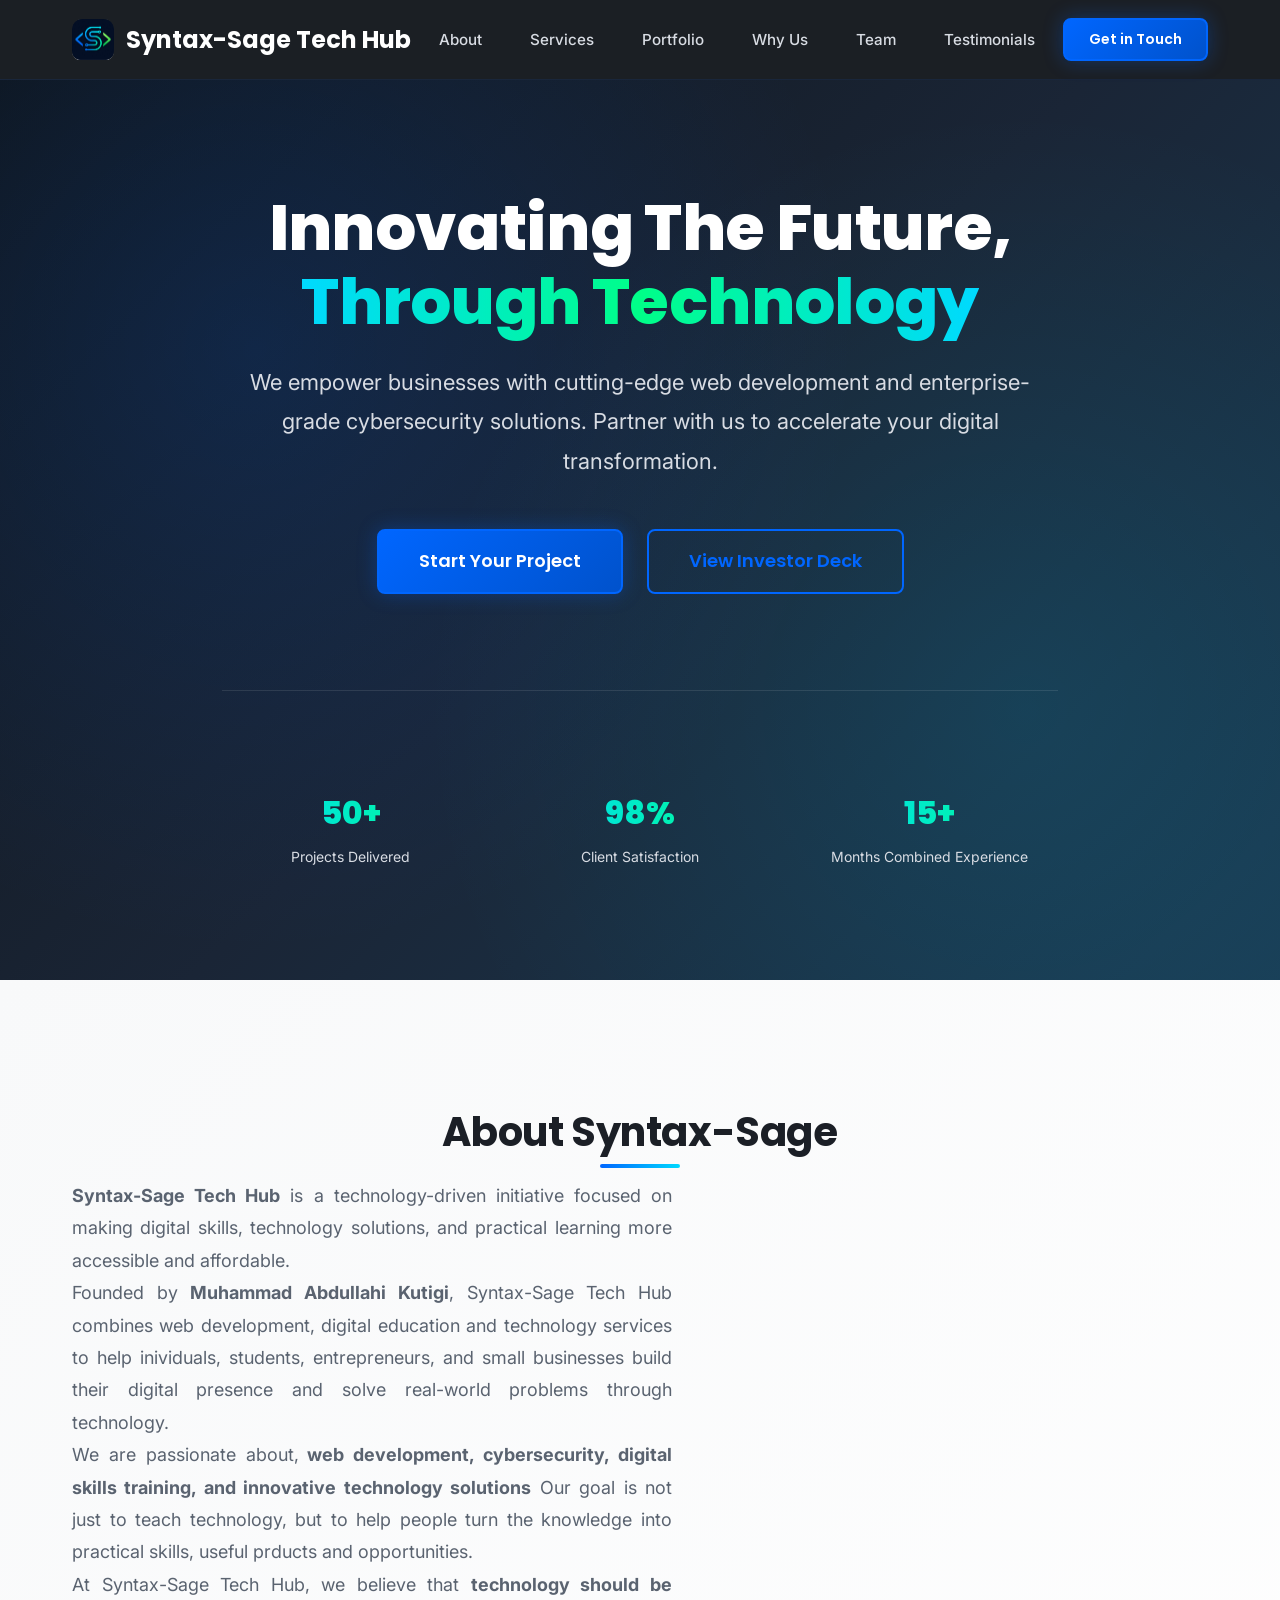
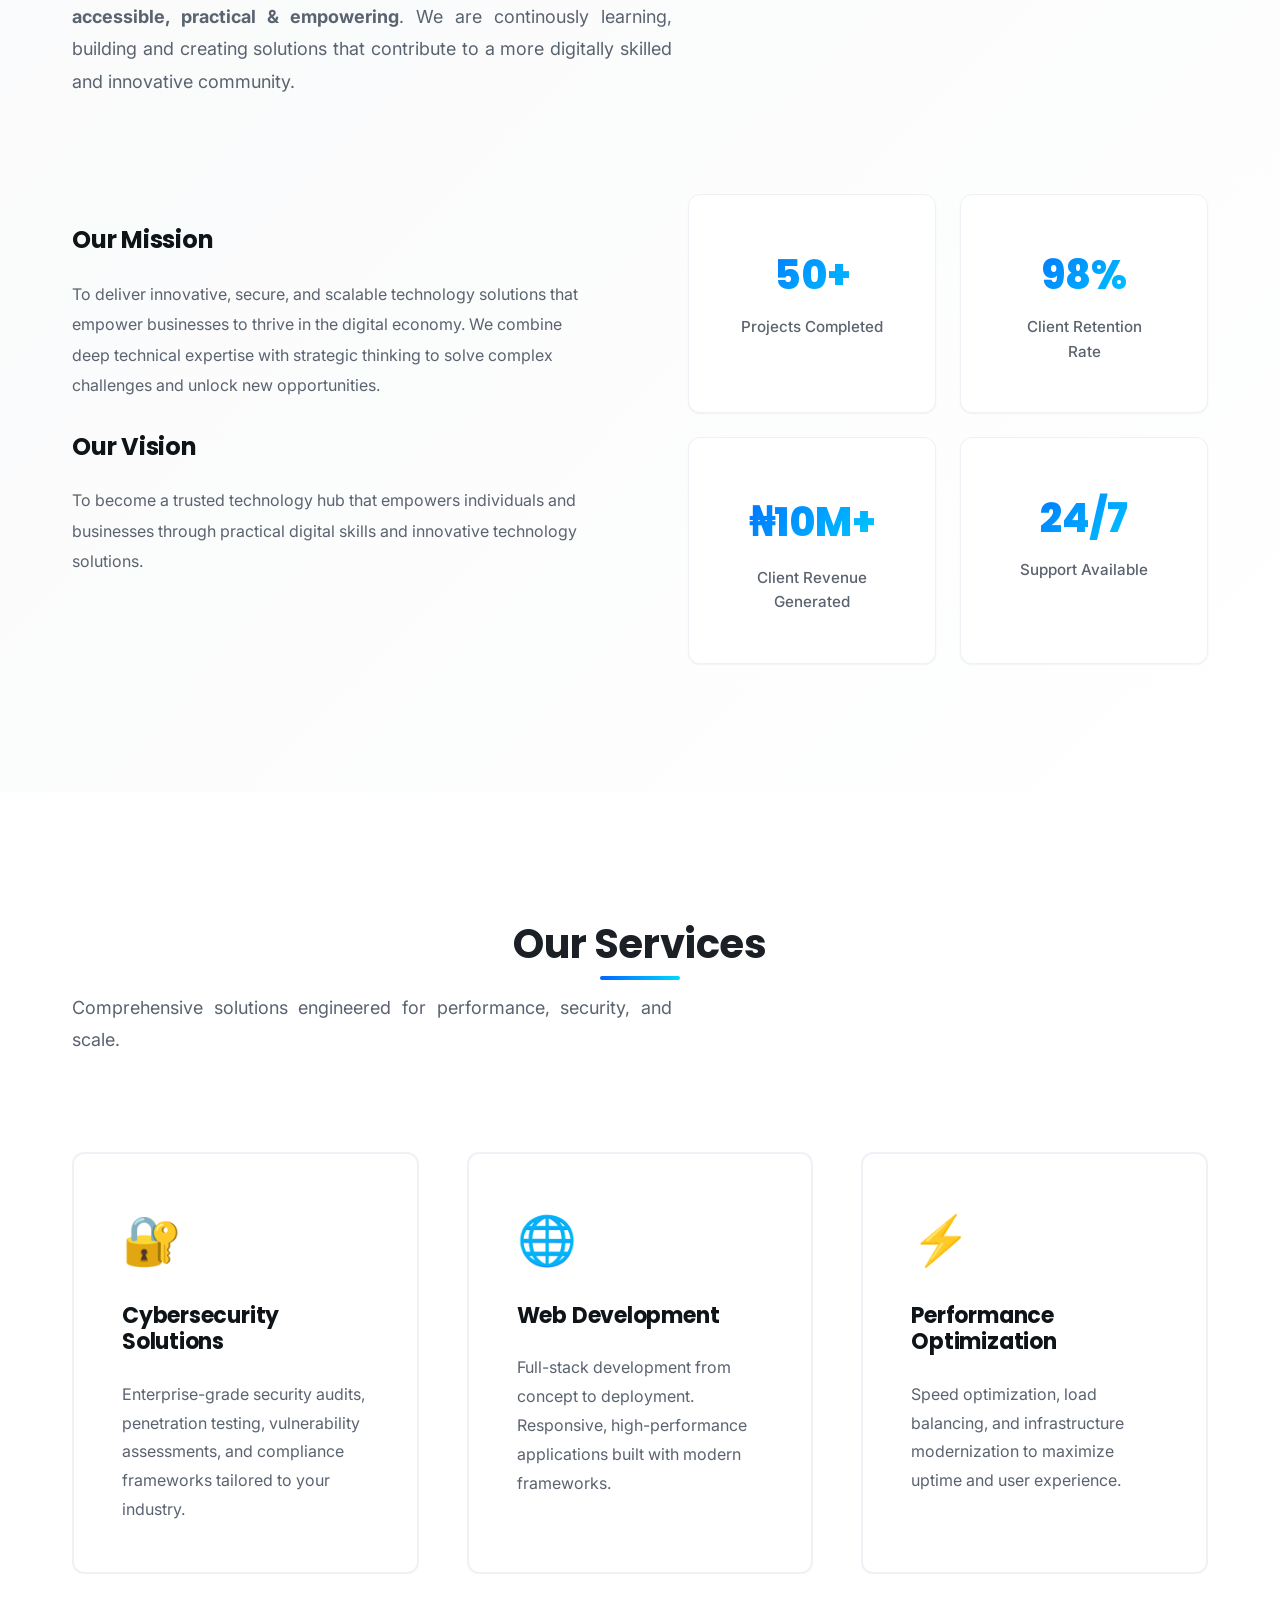
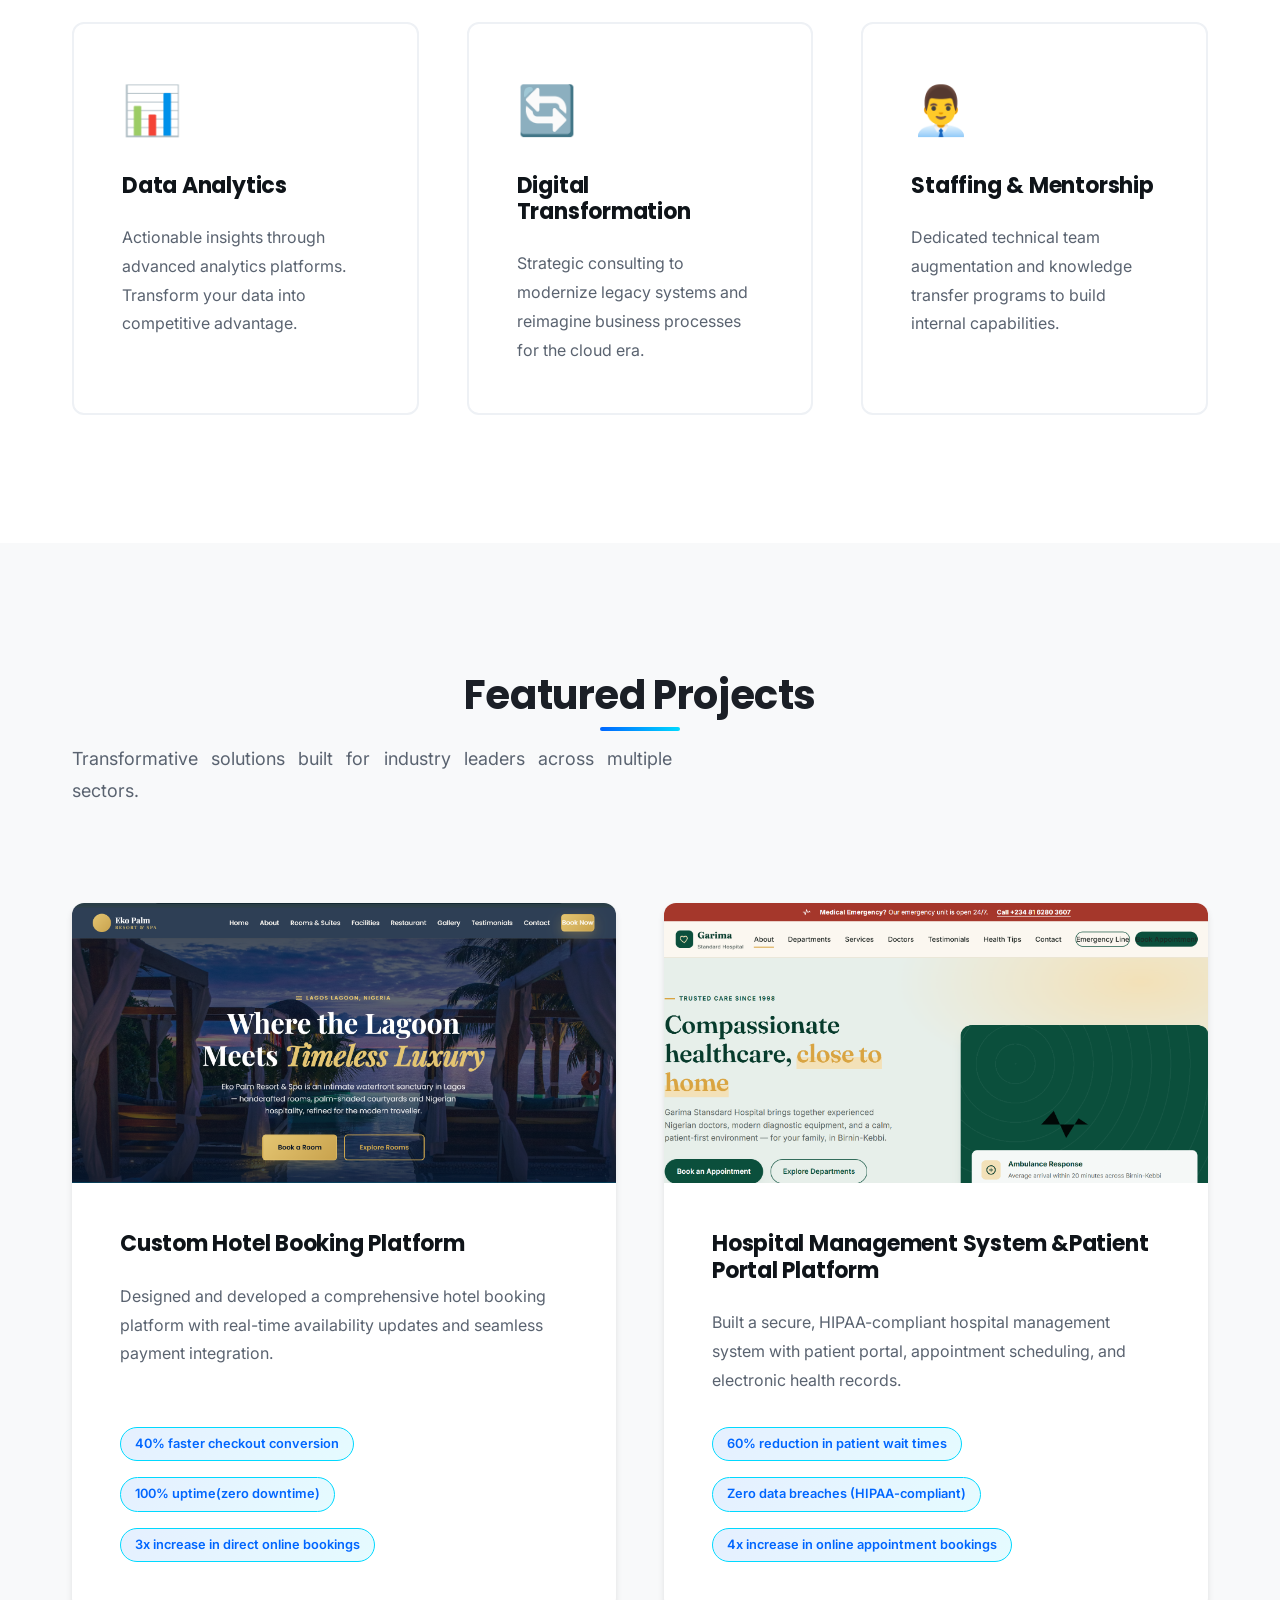
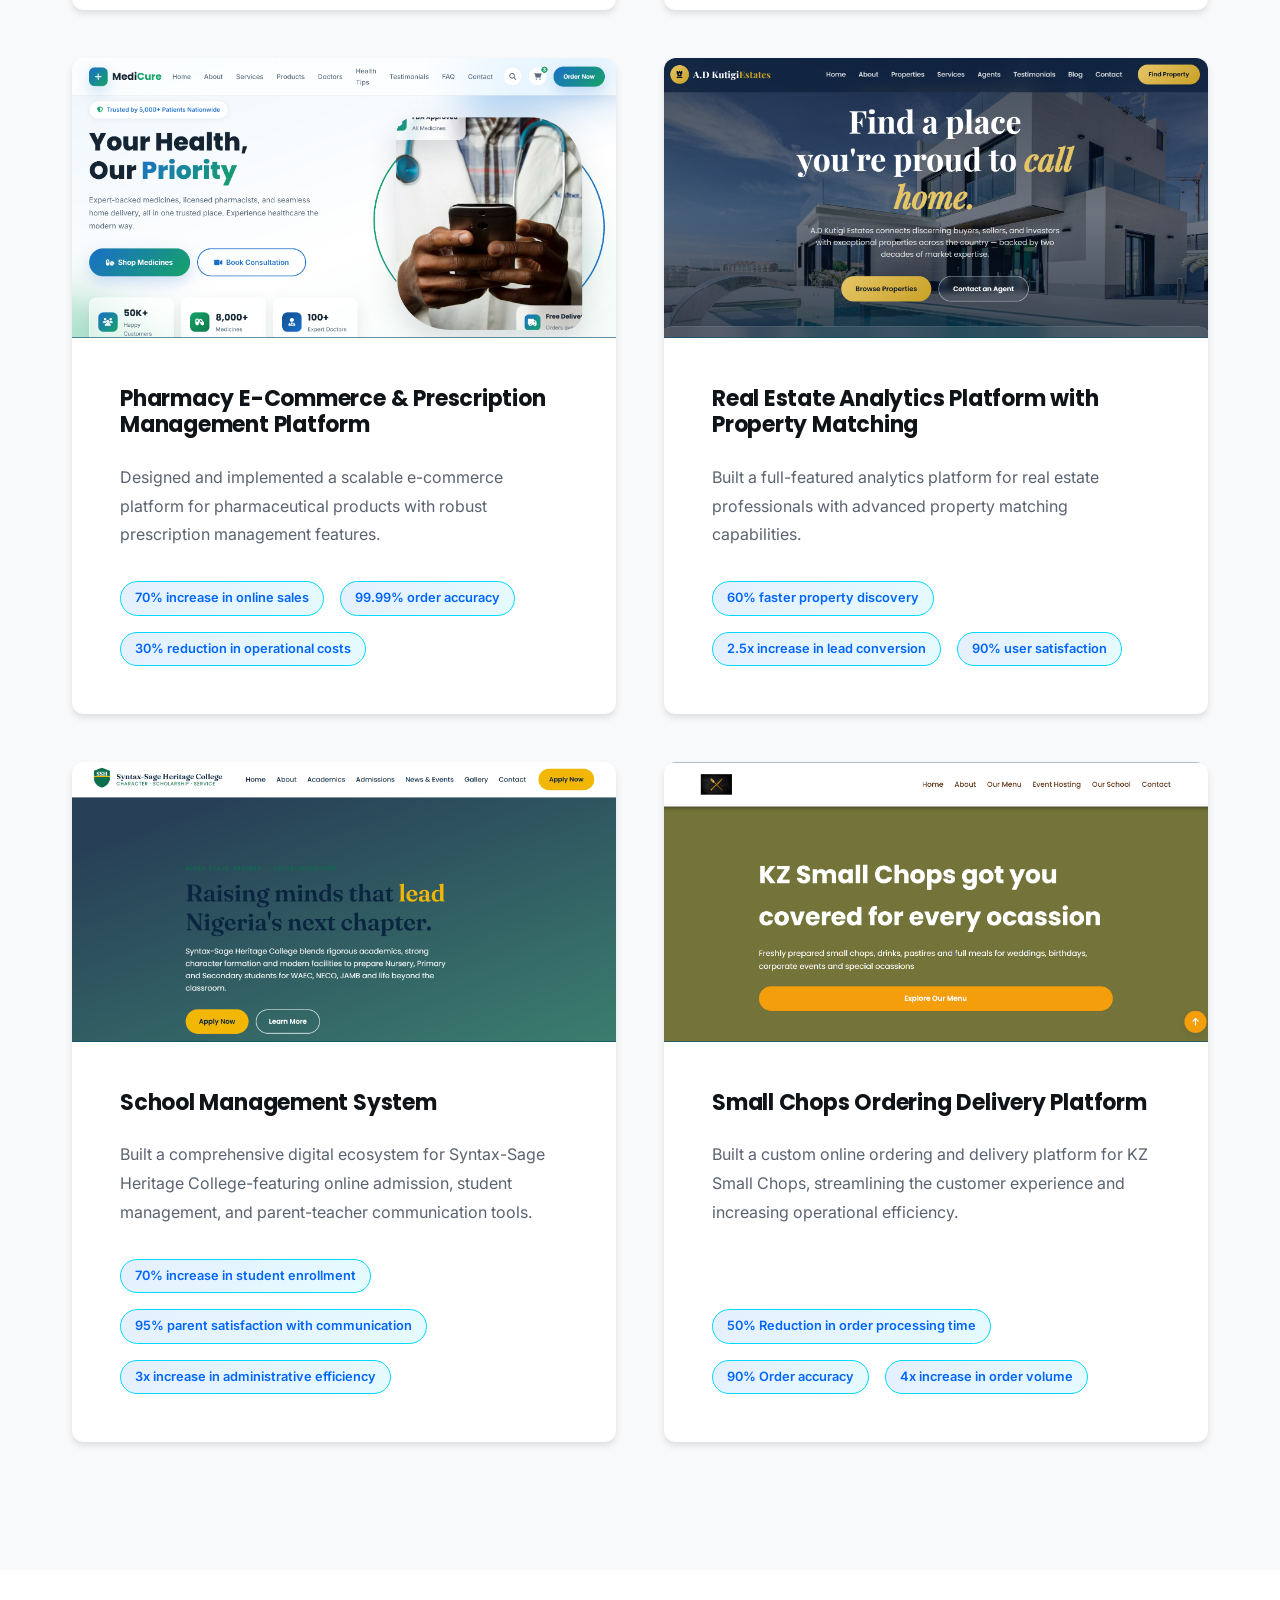
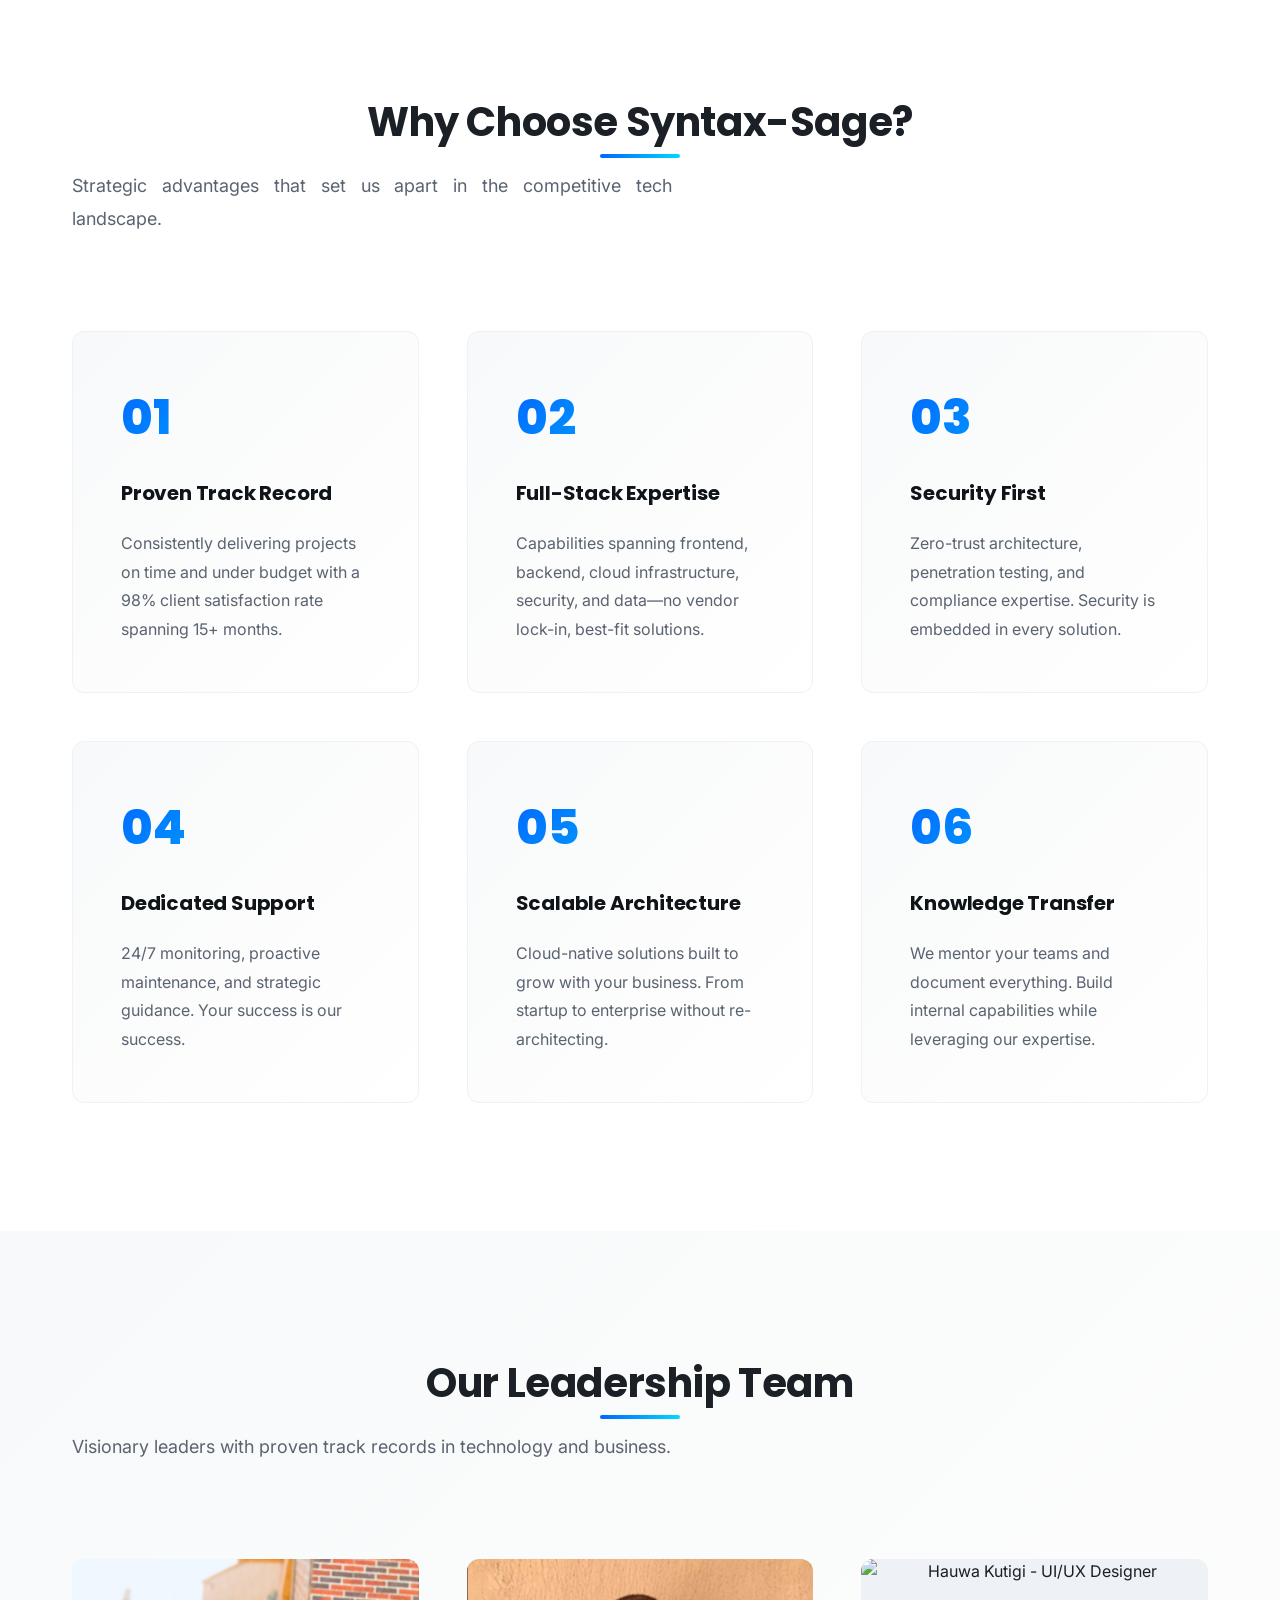
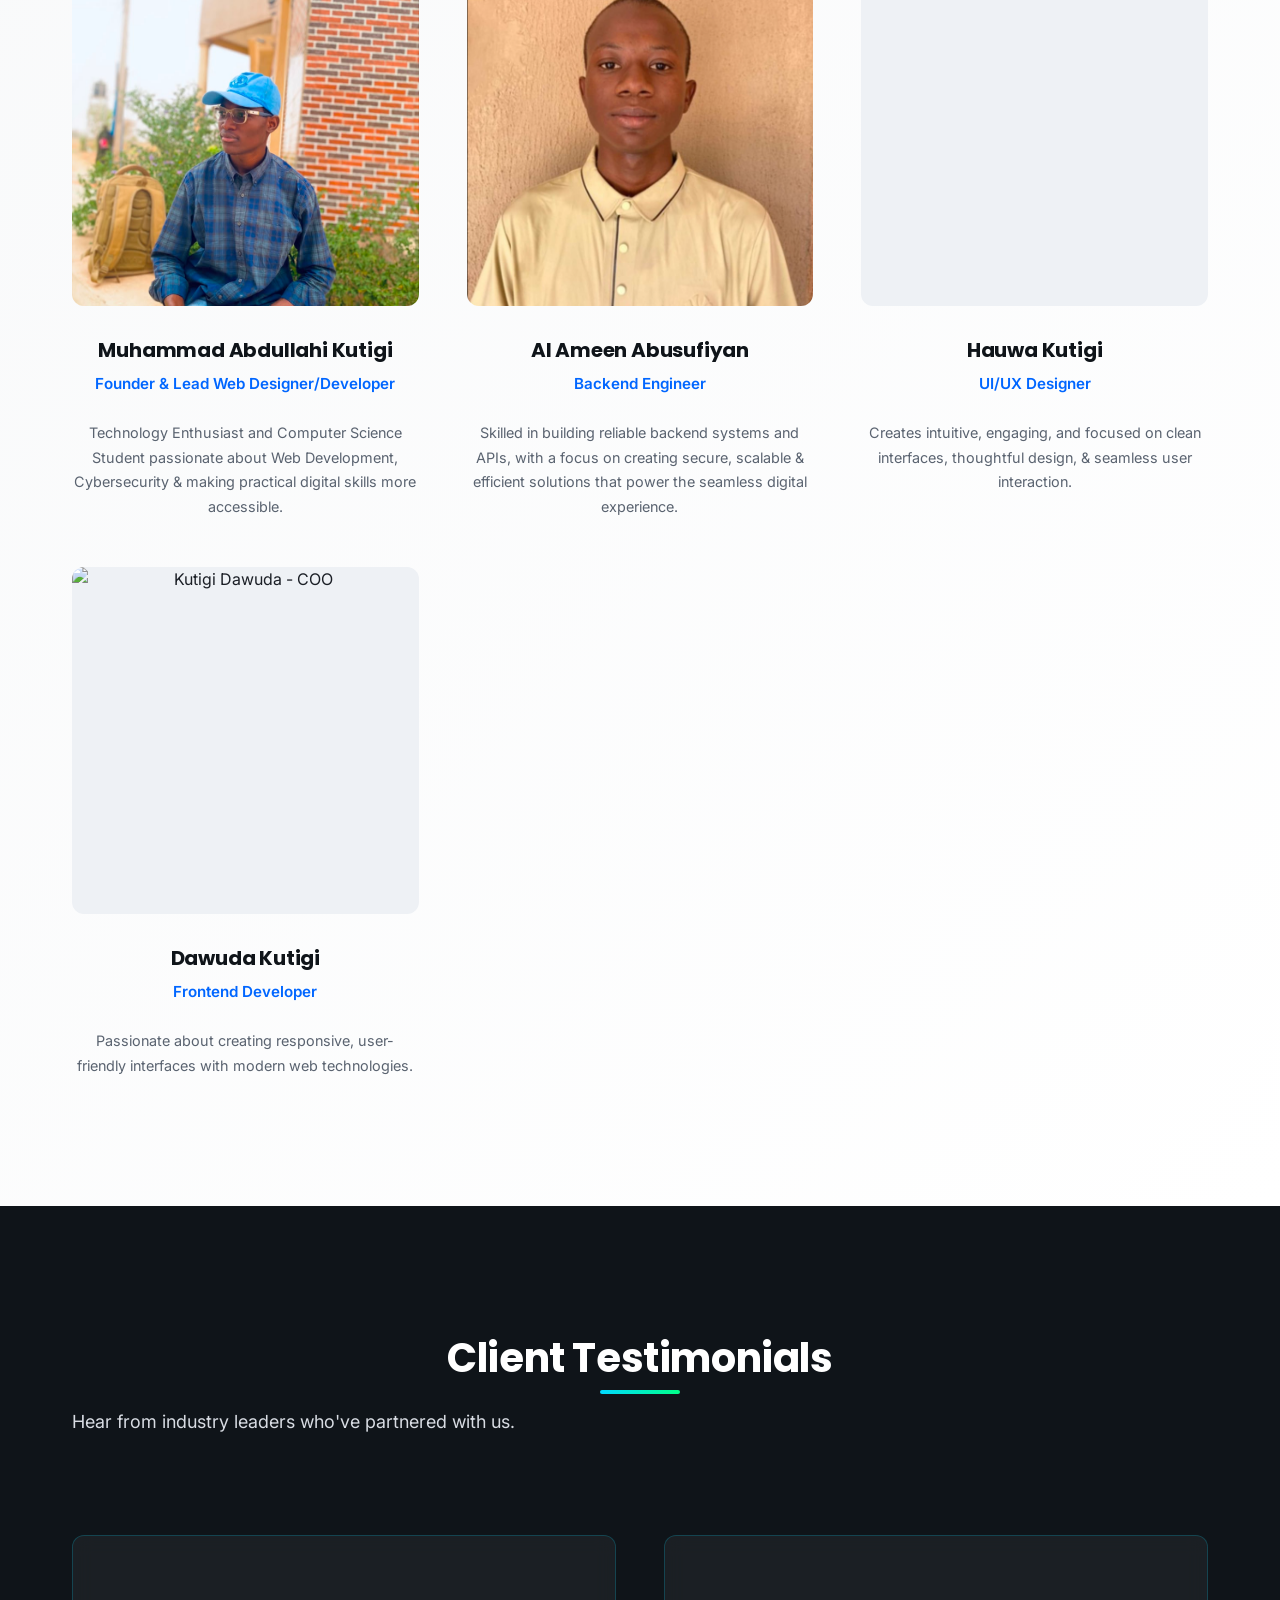
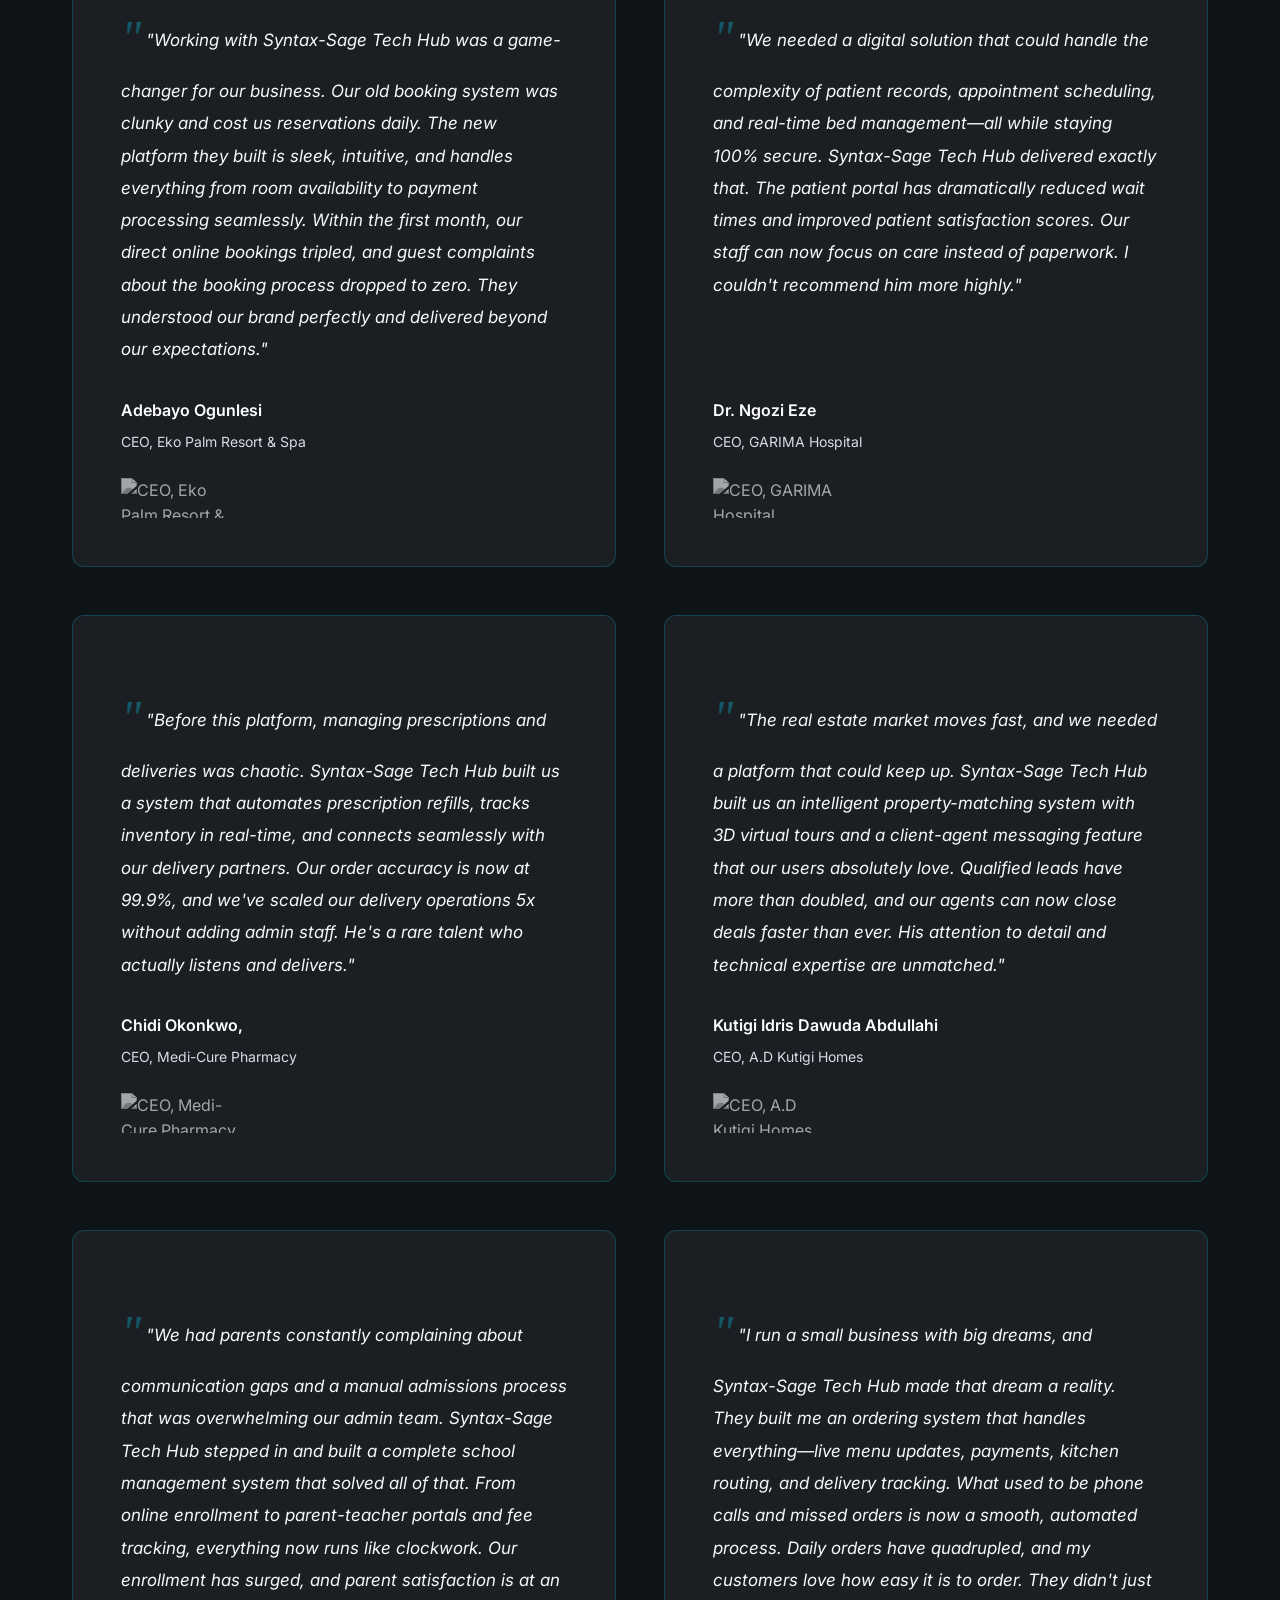
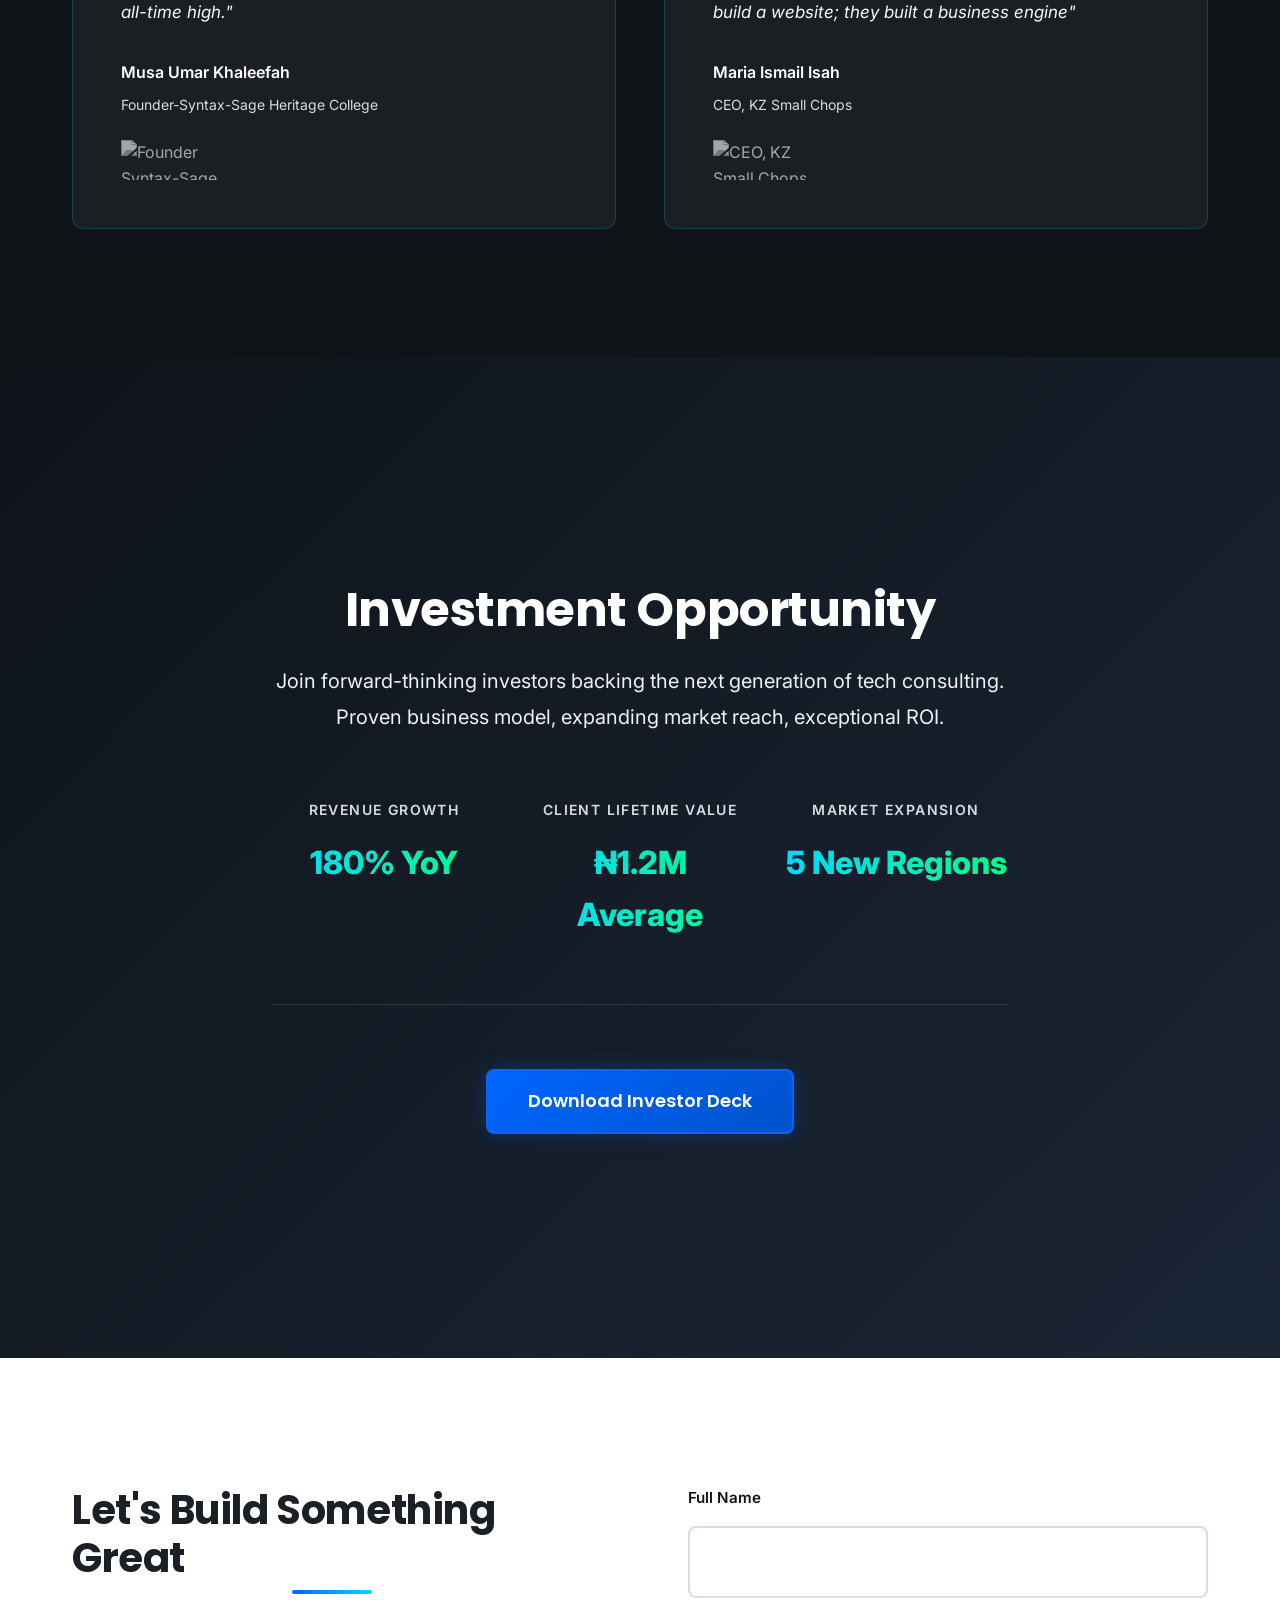
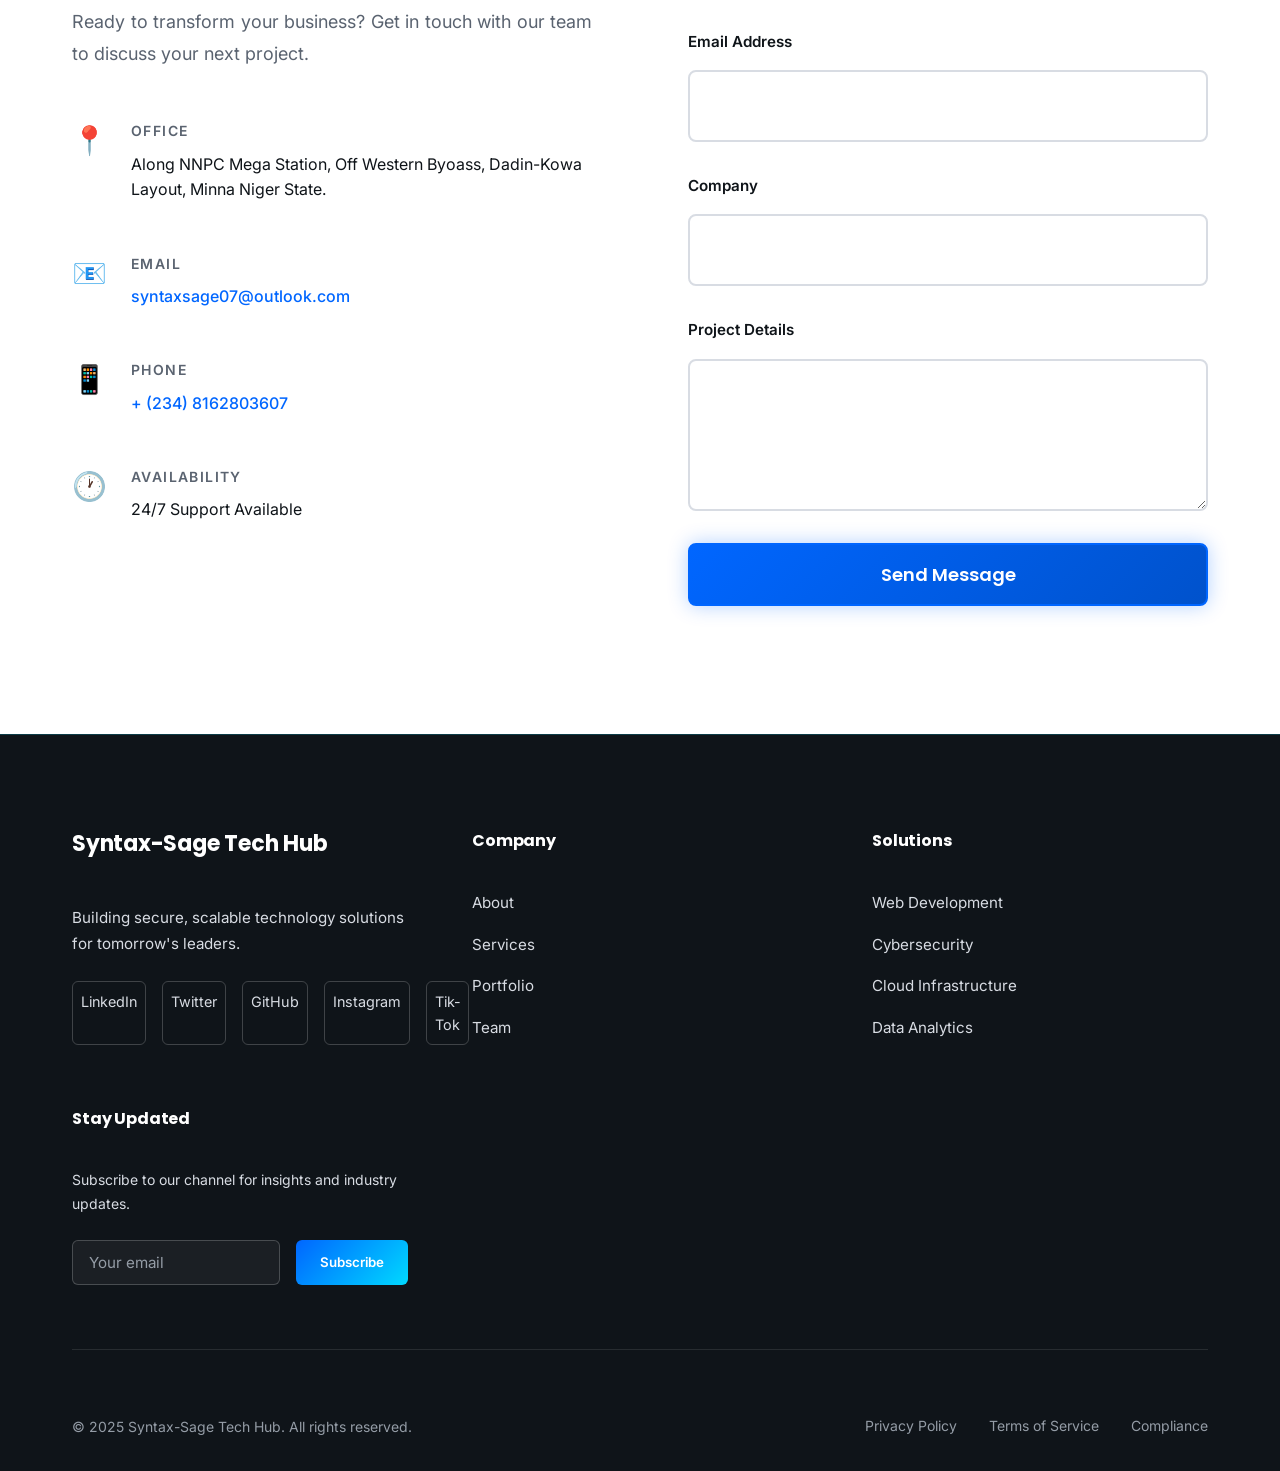
==== index.html @ a8214cd7 "Initial commit, adding project" ====
<!-- 
  Syntax-Sage Tech Hub - Professional Portfolio Website
  Modern, investor-ready design with CSS-only animations
  Built with semantic HTML5 and responsive CSS Grid/Flexbox
-->

<!DOCTYPE html>
<html lang="en">
<head>
    <meta charset="UTF-8">

    <meta name="viewport" content="width=device-width, initial-scale=1.0">

    <!-- Primary SEO -->
    <title>Syntax-Sage Tech Hub | Technology & Digital Solutions</title>

    <meta
        name="description"
        content="Syntax-Sage Tech Hub provides practical technology services, web development, cybersecurity, digital skills training, and innovative digital solutions."
    >

    <meta name="author" content="Syntax-Sage Tech Hub">

    <meta name="robots" content="index, follow">

    <link rel="canonical" href="https://syntax-sage-tech-hub.netlify.app/">

    <!-- Favicon -->
    <link
        rel="icon"
        type="image/png"
        href="./jpg_png-files/ss-logo-2.png" style="border-radius: 10px;"
    >

    <!-- Open Graph / Facebook / WhatsApp -->
    <meta property="og:type" content="website">

    <meta
        property="og:title"
        content="Syntax-Sage Tech Hub | Technology & Digital Solutions"
    >

    <meta
        property="og:description"
        content="Practical technology services, web development, cybersecurity, digital skills training, and innovative digital solutions."
    >

    <meta
        property="og:url"
        content="https://syntax-sage-tech-hub.netlify.app/"
    >

    <meta
        property="og:image"
        content="https://syntax-sage-tech-hub.netlify.app/images/og-image.png"
    >

    <meta
        property="og:image:alt"
        content="Syntax-Sage Tech Hub"
    >

    <meta property="og:site_name" content="Syntax-Sage Tech Hub">

    <!-- Twitter / X -->
    <meta name="twitter:card" content="summary_large_image">

    <meta
        name="twitter:title"
        content="Syntax-Sage Tech Hub | Technology & Digital Solutions"
    >

    <meta
        name="twitter:description"
        content="Technology services, web development, cybersecurity, digital skills training, and innovative digital solutions."
    >

    <meta
        name="twitter:image"
        content="https://syntax-sage-tech-hub.netlify.app/images/og-image.png"
    >

    <!-- Structured Data -->
    <script type="application/ld+json">
    {
        "@context": "https://schema.org",
        "@type": "Organization",
        "name": "Syntax-Sage Tech Hub",
        "url": "https://syntax-sage-tech-hub.netlify.app/",
        "logo": "https://syntax-sage-tech-hub.netlify.app/jpg_png-files/ss-logo-2.png",
        "description": "Syntax-Sage Tech Hub provides technology services, web development, cybersecurity, digital skills training, and innovative digital solutions.",
        "email": "mailto:syntaxsage07@outlook.com",
        "telephone": "+2348162803607",
    }
    </script>

    <!-- Stylesheet -->
    <link rel="stylesheet" href="styles.css">

    <link href="https://fonts.googleapis.com/css2?family=Poppins:wght@600;700;800&family=Inter:wght@400;500;600&display=swap" rel="stylesheet">
</head>

<body>
    <!-- NAVIGATION BAR -->
    <nav class="navbar" id="navbar">
        <div class="navbar__container">
            <div class="navbar__logo">
                <span class="logo-icon"><img src="./jpg_png-files/ss-logo-2.png" alt="logo" /></span>
                <span class="logo-text">Syntax-Sage Tech Hub</span>
            </div>

            <ul class="navbar__links">
                <li><a href="#about" class="nav-link">About</a></li>
                <li><a href="#services" class="nav-link">Services</a></li>
                <li><a href="#portfolio" class="nav-link">Portfolio</a></li>
                <li><a href="#why-us" class="nav-link">Why Us</a></li>
                <li><a href="#team" class="nav-link">Team</a></li>
                <li><a href="#testimonials" class="nav-link">Testimonials</a></li>
            </ul>

            <a href="#contact" class="btn btn--primary btn--small">Get in Touch</a>
        </div>
        <div class="navbar__underline"></div>
    </nav>

    <!-- HERO SECTION -->
    <section class="hero">
        <div class="hero__background"></div>
        <div class="hero__content">
            <h1 class="hero__headline">
                Innovating The Future,<br>
                <span class="gradient-text">Through Technology</span>
            </h1>
            <p class="hero__subheadline">
                We empower businesses with cutting-edge web development and enterprise-grade cybersecurity solutions. Partner with us to accelerate your digital transformation.
            </p>
            <div class="hero__ctas">
                <a href="#contact" class="btn btn--primary btn--large">Start Your Project</a>
                <a href="#investor-cta" class="btn btn--secondary btn--large">View Investor Deck</a>
            </div>
            <div class="hero__stats">
                <div class="stat">
                    <div class="stat__number">50+</div>
                    <div class="stat__label">Projects Delivered</div>
                </div>
                <div class="stat">
                    <div class="stat__number">98%</div>
                    <div class="stat__label">Client Satisfaction</div>
                </div>
                <div class="stat">
                    <div class="stat__number">15+</div>
                    <div class="stat__label">Months Combined Experience</div>
                </div>
            </div>
        </div>
    </section>

    <!-- ABOUT SECTION -->
    <section id="about" class="section section--about">
        <div class="container">
            <div class="section__header">
                <h2 class="section__title">About Syntax-Sage</h2>
                <p class="section__subtitle">
                    <b>Syntax-Sage Tech Hub</b> is a technology-driven initiative focused on making digital skills, technology solutions, and practical learning more accessible and affordable.
                    <br />
                    Founded by <b>Muhammad Abdullahi Kutigi</b>, Syntax-Sage Tech Hub combines web development, digital education and technology services to help inividuals, students, entrepreneurs, and small businesses build their digital presence and solve real-world problems through technology.
                    <br />
                    We are passionate about,<b> web development, cybersecurity, digital skills training, and innovative technology solutions</b> Our goal is not just to teach technology, but to help people turn the knowledge into practical skills, useful prducts and opportunities.
                    <br>
                    At Syntax-Sage Tech Hub, we believe that <b>technology should be accessible, practical &amp; empowering</b>. We are continously learning, building and creating solutions that contribute to a more digitally skilled and innovative community.
                </p>
            </div>

            <div class="about__content">
                <div class="about__text">
                    <h3 class="about__subheading">Our Mission</h3>
                    <p class="about__description">
                        To deliver innovative, secure, and scalable technology solutions that empower businesses to thrive in the digital economy. We combine deep technical expertise with strategic thinking to solve complex challenges and unlock new opportunities.
                    </p>
                    <h3 class="about__subheading" style="margin-top: 2rem;">Our Vision</h3>
                    <p class="about__description">
                        To become a trusted technology hub that empowers individuals and businesses through practical digital skills and innovative technology solutions.
                    </p>
                </div>

                <div class="stats-grid">
                    <div class="stat-card">
                        <div class="stat-card__number">50+</div>
                        <div class="stat-card__label">Projects Completed</div>
                    </div>
                    <div class="stat-card">
                        <div class="stat-card__number">98%</div>
                        <div class="stat-card__label">Client Retention Rate</div>
                    </div>
                    <div class="stat-card">
                        <div class="stat-card__number"><p>&#8358;10M+</p></div>
                        <div class="stat-card__label">Client Revenue Generated</div>
                    </div>
                    <div class="stat-card">
                        <div class="stat-card__number">24/7</div>
                        <div class="stat-card__label">Support Available</div>
                    </div>
                </div>
            </div>
        </div>
    </section>

    <!-- SERVICES SECTION -->
    <section id="services" class="section section--services">
        <div class="container">
            <div class="section__header">
                <h2 class="section__title">Our Services</h2>
                <p class="section__subtitle">Comprehensive solutions engineered for performance, security, and scale.</p>
            </div>

            <div class="services-grid">
                <div class="service-card">
                    <div class="service-card__icon">🔐</div>
                    <h3 class="service-card__title">Cybersecurity Solutions</h3>
                    <p class="service-card__description">
                        Enterprise-grade security audits, penetration testing, vulnerability assessments, and compliance frameworks tailored to your industry.
                    </p>
                </div>

                <div class="service-card">
                    <div class="service-card__icon">🌐</div>
                    <h3 class="service-card__title">Web Development</h3>
                    <p class="service-card__description">
                        Full-stack development from concept to deployment. Responsive, high-performance applications built with modern frameworks.
                    </p>
                </div>

                <div class="service-card">
                    <div class="service-card__icon">⚡</div>
                    <h3 class="service-card__title">Performance Optimization</h3>
                    <p class="service-card__description">
                        Speed optimization, load balancing, and infrastructure modernization to maximize uptime and user experience.
                    </p>
                </div>

                <div class="service-card">
                    <div class="service-card__icon">📊</div>
                    <h3 class="service-card__title">Data Analytics</h3>
                    <p class="service-card__description">
                        Actionable insights through advanced analytics platforms. Transform your data into competitive advantage.
                    </p>
                </div>

                <div class="service-card">
                    <div class="service-card__icon">🔄</div>
                    <h3 class="service-card__title">Digital Transformation</h3>
                    <p class="service-card__description">
                        Strategic consulting to modernize legacy systems and reimagine business processes for the cloud era.
                    </p>
                </div>

                <div class="service-card">
                    <div class="service-card__icon">👨‍💼</div>
                    <h3 class="service-card__title">Staffing & Mentorship</h3>
                    <p class="service-card__description">
                        Dedicated technical team augmentation and knowledge transfer programs to build internal capabilities.
                    </p>
                </div>
            </div>
        </div>
    </section>

    <!-- PORTFOLIO SECTION -->
    <section id="portfolio" class="section section--portfolio">
        <div class="container">
            <div class="section__header">
                <h2 class="section__title">Featured Projects</h2>
                <p class="section__subtitle">Transformative solutions built for industry leaders across multiple sectors.</p>
            </div>

            <div class="portfolio-grid">
                <article class="project-card">
                    <div class="project-card__image">
                        <img src="./jpg_png-files/hotel.png" alt="hotel booking website">
                    </div>
                    <div class="project-card__content">
                        <h3 class="project-card__title">Custom Hotel Booking Platform</h3>
                        <p class="project-card__description">
                            Designed and developed a comprehensive hotel booking platform with real-time availability updates and seamless payment integration.
                        </p>
                        <div class="project-card__results">
                            <span class="result-badge">40% faster checkout conversion</span>
                            <span class="result-badge">100% uptime(zero downtime)</span>
                            <span class="result-badge">3x increase in direct online bookings</span>
                        </div>
                    </div>
                </article>

                <article class="project-card">
                    <div class="project-card__image">
                        <img src="./jpg_png-files/hosital.png" alt="hospital management system">
                    </div>
                    <div class="project-card__content">
                        <h3 class="project-card__title">Hospital Management System &amp;Patient Portal Platform</h3>
                        <p class="project-card__description">
                            Built a secure, HIPAA-compliant hospital management system with patient portal, appointment scheduling, and electronic health records.
                        </p>
                        <div class="project-card__results">
                            <span class="result-badge">60% reduction in patient wait times</span>
                            <span class="result-badge">Zero data breaches (HIPAA-compliant)</span>
                            <span class="result-badge">4x increase in online appointment bookings</span>
                        </div>
                    </div>
                </article>

                <article class="project-card">
                    <div class="project-card__image">
                        <img src="./jpg_png-files/pharmacy.png" alt="pharmacy management system">
                    </div>
                    <div class="project-card__content">
                        <h3 class="project-card__title">Pharmacy E-Commerce &amp; Prescription Management Platform</h3>
                        <p class="project-card__description">
                            Designed and implemented a scalable e-commerce platform for pharmaceutical products with robust prescription management features.
                        </p>
                        <div class="project-card__results">
                            <span class="result-badge">70% increase in online sales</span>
                            <span class="result-badge">99.99% order accuracy</span>
                            <span class="result-badge">30% reduction in operational costs</span>
                        </div>
                    </div>
                </article>

                <article class="project-card">
                    <div class="project-card__image">
                        <img src="./jpg_png-files/real-estate.png" alt="real-estate website">
                    </div>
                    <div class="project-card__content">
                        <h3 class="project-card__title">Real Estate Analytics Platform with Property Matching</h3>
                        <p class="project-card__description">
                            Built a full-featured analytics platform for real estate professionals with advanced property matching capabilities.
                        </p>
                        <div class="project-card__results">
                            <span class="result-badge">60% faster property discovery</span>
                            <span class="result-badge">2.5x increase in lead conversion</span>
                            <span class="result-badge">90% user satisfaction</span>
                        </div>
                    </div>
                </article>

                <article class="project-card">
                    <div class="project-card__image">
                        <img src="./jpg_png-files/school.png" alt="school management system">
                    </div>
                    <div class="project-card__content">
                        <h3 class="project-card__title">School Management System</h3>
                        <p class="project-card__description">
                            Built a comprehensive digital ecosystem for Syntax-Sage Heritage College-featuring online admission, student management, and parent-teacher communication tools.
                        </p>
                        <div class="project-card__results">
                            <span class="result-badge">70% increase in student enrollment</span>
                            <span class="result-badge">95% parent satisfaction with communication</span>
                            <span class="result-badge">3x increase in administrative efficiency</span>
                        </div>
                    </div>
                </article>

                <article class="project-card">
                    <div class="project-card__image">
                        <img src="./jpg_png-files/small-chops.png" alt="small-chops website">
                    </div>
                    <div class="project-card__content">
                        <h3 class="project-card__title">Small Chops Ordering Delivery Platform</h3>
                        <p class="project-card__description">
                            Built a custom online ordering and delivery platform for KZ Small Chops, streamlining the customer experience and increasing operational efficiency.
                        </p>
                        <div class="project-card__results">
                            <span class="result-badge">50% Reduction in order processing time</span>
                            <span class="result-badge">90% Order accuracy</span>
                            <span class="result-badge">4x increase in order volume</span>
                        </div>
                    </div>
                </article>
            </div>
        </div>
    </section>

    <!-- WHY CHOOSE US SECTION -->
    <section id="why-us" class="section section--why-us">
        <div class="container">
            <div class="section__header">
                <h2 class="section__title">Why Choose Syntax-Sage?</h2>
                <p class="section__subtitle">Strategic advantages that set us apart in the competitive tech landscape.</p>
            </div>

            <div class="why-us-grid">
                <div class="why-card">
                    <div class="why-card__number">01</div>
                    <h3 class="why-card__title">Proven Track Record</h3>
                    <p class="why-card__description">
                        Consistently delivering projects on time and under budget with a 98% client satisfaction rate spanning 15+ months.
                    </p>
                </div>

                <div class="why-card">
                    <div class="why-card__number">02</div>
                    <h3 class="why-card__title">Full-Stack Expertise</h3>
                    <p class="why-card__description">
                        Capabilities spanning frontend, backend, cloud infrastructure, security, and data—no vendor lock-in, best-fit solutions.
                    </p>
                </div>

                <div class="why-card">
                    <div class="why-card__number">03</div>
                    <h3 class="why-card__title">Security First</h3>
                    <p class="why-card__description">
                        Zero-trust architecture, penetration testing, and compliance expertise. Security is embedded in every solution.
                    </p>
                </div>

                <div class="why-card">
                    <div class="why-card__number">04</div>
                    <h3 class="why-card__title">Dedicated Support</h3>
                    <p class="why-card__description">
                        24/7 monitoring, proactive maintenance, and strategic guidance. Your success is our success.
                    </p>
                </div>

                <div class="why-card">
                    <div class="why-card__number">05</div>
                    <h3 class="why-card__title">Scalable Architecture</h3>
                    <p class="why-card__description">
                        Cloud-native solutions built to grow with your business. From startup to enterprise without re-architecting.
                    </p>
                </div>

                <div class="why-card">
                    <div class="why-card__number">06</div>
                    <h3 class="why-card__title">Knowledge Transfer</h3>
                    <p class="why-card__description">
                        We mentor your teams and document everything. Build internal capabilities while leveraging our expertise.
                    </p>
                </div>
            </div>
        </div>
    </section>

    <!-- TEAM SECTION -->
    <section id="team" class="section section--team">
        <div class="container">
            <div class="section__header">
                <h2 class="section__title">Our Leadership Team</h2>
                <p class="section__subtitle">Visionary leaders with proven track records in technology and business.</p>
            </div>

            <div class="team-grid">
                <div class="team-card">
                    <div class="team-card__image">
                        <img src="./jpg_png-files/ceo.jpeg" alt="Muhammad Kutigi - CEO - Founder &amp; Lead Web Designer/Developer">
                    </div>
                    <h3 class="team-card__name">Muhammad Abdullahi Kutigi</h3>
                    <p class="team-card__role">Founder &amp; Lead Web Designer/Developer</p>
                    <p class="team-card__bio">
                        Technology Enthusiast and Computer Science Student passionate about Web Development, Cybersecurity &amp; making practical digital skills more accessible.
                    </p>
                </div>

                <div class="team-card">
                    <div class="team-card__image">
                        <img src="./jpg_png-files/Screenshot 2026-08-21 215658.png" alt="Al Ameen Abusufiyan - Backend Engineer">
                    </div>
                    <h3 class="team-card__name">Al Ameen Abusufiyan</h3>
                    <p class="team-card__role">Backend Engineer</p>
                    <p class="team-card__bio">
                        Skilled in building reliable backend systems and APIs, with a focus on creating secure, scalable &amp; efficient solutions that power the seamless digital experience.
                    </p>
                </div>

                <div class="team-card">
                    <div class="team-card__image">
                        <img src="https://source.unsplash.com/400x450/?portrait,man,professional,2" alt="Hauwa Kutigi - UI/UX Designer">
                    </div>
                    <h3 class="team-card__name">Hauwa Kutigi</h3>
                    <p class="team-card__role">UI/UX Designer</p>
                    <p class="team-card__bio">
                        Creates intuitive, engaging, and focused on clean interfaces, thoughtful design, &amp; seamless user interaction.
                    </p>
                </div>

                <div class="team-card">
                    <div class="team-card__image">
                        <img src="https://source.unsplash.com/400x450/?portrait,woman,professional,2" alt="Kutigi Dawuda - COO">
                    </div>
                    <h3 class="team-card__name">Dawuda Kutigi</h3>
                    <p class="team-card__role">Frontend Developer</p>
                    <p class="team-card__bio">
                        Passionate about creating responsive, user-friendly interfaces with modern web technologies.
                    </p>
                </div>
            </div>
        </div>
    </section>

    <!-- TESTIMONIALS SECTION -->
    <section class="section section--testimonials" id="testimonials">
        <div class="container">
            <div class="section__header">
                <h2 class="section__title">Client Testimonials</h2>
                <p class="section__subtitle">Hear from industry leaders who've partnered with us.</p>
            </div>

            <div class="testimonials-grid">
                <article class="testimonial-card">
                    <p class="testimonial-card__quote">
                        "Working with Syntax-Sage Tech Hub was a game-changer for our business. Our old booking system was clunky and cost us reservations daily. The new platform they built is sleek, intuitive, and handles everything from room availability to payment processing seamlessly. Within the first month, our direct online bookings tripled, and guest complaints about the booking process dropped to zero. They understood our brand perfectly and delivered beyond our expectations."
                    </p>
                    <div class="testimonial-card__author">
                        <strong>Adebayo Ogunlesi</strong>
                        <span>CEO, Eko Palm Resort & Spa</span>
                    </div>
                    <div class="testimonial-card__logo">
                        <img src="https://source.unsplash.com/120x60/?logo,tech,1" alt="CEO, Eko Palm Resort & Spa">
                    </div>
                </article>

                <article class="testimonial-card">
                    <p class="testimonial-card__quote">
                        "We needed a digital solution that could handle the complexity of patient records, appointment scheduling, and real-time bed management—all while staying 100% secure. Syntax-Sage Tech Hub delivered exactly that. The patient portal has dramatically reduced wait times and improved patient satisfaction scores. Our staff can now focus on care instead of paperwork. I couldn't recommend him more highly."
                    </p>
                    <div class="testimonial-card__author">
                        <strong>Dr. Ngozi Eze</strong>
                        <span>CEO, GARIMA Hospital</span>
                    </div>
                    <div class="testimonial-card__logo">
                        <img src="https://source.unsplash.com/120x60/?logo,finance,1" alt="CEO, GARIMA Hospital">
                    </div>
                </article>

                <article class="testimonial-card">
                    <p class="testimonial-card__quote">
                        "Before this platform, managing prescriptions and deliveries was chaotic. Syntax-Sage Tech Hub built us a system that automates prescription refills, tracks inventory in real-time, and connects seamlessly with our delivery partners. Our order accuracy is now at 99.9%, and we've scaled our delivery operations 5x without adding admin staff. He's a rare talent who actually listens and delivers."
                    </p>
                    <div class="testimonial-card__author">
                        <strong>Chidi Okonkwo,</strong>
                        <span>CEO, Medi-Cure Pharmacy</span>
                    </div>
                    <div class="testimonial-card__logo">
                        <img src="https://source.unsplash.com/120x60/?logo,data,1" alt="CEO, Medi-Cure Pharmacy">
                    </div>
                </article>

                <article class="testimonial-card">
                    <p class="testimonial-card__quote">
                        "The real estate market moves fast, and we needed a platform that could keep up. Syntax-Sage Tech Hub built us an intelligent property-matching system with 3D virtual tours and a client-agent messaging feature that our users absolutely love. Qualified leads have more than doubled, and our agents can now close deals faster than ever. His attention to detail and technical expertise are unmatched."
                    </p>
                    <div class="testimonial-card__author">
                        <strong>Kutigi Idris Dawuda Abdullahi</strong>
                        <span>CEO, A.D Kutigi Homes</span>
                    </div>
                    <div class="testimonial-card__logo">
                        <img src="https://source.unsplash.com/120x60/?logo,retail,1" alt="CEO, A.D Kutigi Homes">
                    </div>
                </article>

                <article class="testimonial-card">
                    <p class="testimonial-card__quote">
                        "We had parents constantly complaining about communication gaps and a manual admissions process that was overwhelming our admin team. Syntax-Sage Tech Hub stepped in and built a complete school management system that solved all of that. From online enrollment to parent-teacher portals and fee tracking, everything now runs like clockwork. Our enrollment has surged, and parent satisfaction is at an all-time high."
                    </p>
                    <div class="testimonial-card__author">
                        <strong>Musa Umar Khaleefah</strong>
                        <span>Founder-Syntax-Sage Heritage College</span>
                    </div>
                    <div class="testimonial-card__logo">
                        <img src="https://source.unsplash.com/120x60/?logo,retail,1" alt="Founder Syntax-Sage Heritage College">
                    </div>
                </article>

                <article class="testimonial-card">
                    <p class="testimonial-card__quote">
                        "I run a small business with big dreams, and Syntax-Sage Tech Hub made that dream a reality. They built me an ordering system that handles everything—live menu updates, payments, kitchen routing, and delivery tracking. What used to be phone calls and missed orders is now a smooth, automated process. Daily orders have quadrupled, and my customers love how easy it is to order. They didn't just build a website; they built a business engine"
                    </p>
                    <div class="testimonial-card__author">
                        <strong>Maria Ismail Isah</strong>
                        <span>CEO, KZ Small Chops</span>
                    </div>
                    <div class="testimonial-card__logo">
                        <img src="https://source.unsplash.com/120x60/?logo,retail,1" alt="CEO, KZ Small Chops">
                    </div>
                </article>
            </div>
        </div>
    </section>

    <!-- INVESTOR CTA SECTION -->
    <section id="investor-cta" class="section section--investor">
        <div class="container">
            <div class="investor-content">
                <h2 class="investor-title">Investment Opportunity</h2>
                <p class="investor-subtitle">
                    Join forward-thinking investors backing the next generation of tech consulting. Proven business model, expanding market reach, exceptional ROI.
                </p>
                <div class="investor-highlights">
                    <div class="highlight">
                        <span class="highlight-label">Revenue Growth</span>
                        <span class="highlight-value">180% YoY</span>
                    </div>
                    <div class="highlight">
                        <span class="highlight-label">Client Lifetime Value</span>
                        <span class="highlight-value">&#8358;1.2M Average</span>
                    </div>
                    <div class="highlight">
                        <span class="highlight-label">Market Expansion</span>
                        <span class="highlight-value">5 New Regions</span>
                    </div>
                </div>
                <a href="#contact" class="btn btn--primary btn--large">Download Investor Deck</a>
            </div>
        </div>
    </section>

    <!-- CONTACT SECTION -->
    <section id="contact" class="section section--contact">
        <div class="container">
            <div class="contact-content">
                <div class="contact-info">
                    <h2 class="section__title">Let's Build Something Great</h2>
                    <p class="section__subtitle">
                        Ready to transform your business? Get in touch with our team to discuss your next project.
                    </p>

                    <div class="contact-details">
                        <div class="contact-detail">
                            <span class="contact-detail__icon">📍</span>
                            <div>
                                <p class="contact-detail__label">Office</p>
                                <p class="contact-detail__value">Along NNPC Mega Station, Off Western Byoass, Dadin-Kowa Layout, Minna Niger State.</p>
                            </div>
                        </div>
                        <div class="contact-detail">
                            <span class="contact-detail__icon">📧</span>
                            <div>
                                <p class="contact-detail__label">Email</p>
                                <p class="contact-detail__value"><a href="mailto:syntaxsage07@outlook.com">syntaxsage07@outlook.com</a></p>
                            </div>
                        </div>
                        <div class="contact-detail">
                            <span class="contact-detail__icon">📱</span>
                            <div>
                                <p class="contact-detail__label">Phone</p>
                                <p class="contact-detail__value"><a href="tel:2348162803607">+ (234) 8162803607</a></p>
                            </div>
                        </div>
                        <div class="contact-detail">
                            <span class="contact-detail__icon">🕐</span>
                            <div>
                                <p class="contact-detail__label">Availability</p>
                                <p class="contact-detail__value">24/7 Support Available</p>
                            </div>
                        </div>
                    </div>
                </div>

                <form class="contact-form" id="contact-form">
                    <div class="form-group">
                        <label for="name" class="form-label">Full Name</label>
                        <input type="text" id="name" name="name" class="form-input" required>
                    </div>

                    <div class="form-group">
                        <label for="email" class="form-label">Email Address</label>
                        <input type="email" id="email" name="email" class="form-input" required>
                    </div>

                    <div class="form-group">
                        <label for="company" class="form-label">Company</label>
                        <input type="text" id="company" name="company" class="form-input">
                    </div>

                    <div class="form-group">
                        <label for="message" class="form-label">Project Details</label>
                        <textarea id="message" name="message" class="form-textarea" rows="5" required></textarea>
                    </div>

                    <button type="submit" class="btn btn--primary btn--large" style="width: 100%;">
                        <a href="https://wa.me/+2348162803607">Send Message</a>
                    </button>
                </form>
            </div>
        </div>
    </section>

    <!-- FOOTER -->
    <footer class="footer">
        <div class="container">
            <div class="footer-content">
                <div class="footer-section">
                    <h3 class="footer-title">Syntax-Sage Tech Hub</h3>
                    <p class="footer-description">
                        Building secure, scalable technology solutions for tomorrow's leaders.
                    </p>
                    <div class="social-links">
                        <a href="#" class="social-link">LinkedIn</a>
                        <a href="#" class="social-link">Twitter</a>
                        <a href="#" class="social-link">GitHub</a>
                        <a href="#" class="social-link">Instagram</a>
                        <a href="#" class="social-link">Tik-Tok</a>
                    </div>
                </div>

                <div class="footer-section">
                    <h4 class="footer-section-title">Company</h4>
                    <ul class="footer-links">
                        <li><a href="#about">About</a></li>
                        <li><a href="#services">Services</a></li>
                        <li><a href="#portfolio">Portfolio</a></li>
                        <li><a href="#team">Team</a></li>
                    </ul>
                </div>

                <div class="footer-section">
                    <h4 class="footer-section-title">Solutions</h4>
                    <ul class="footer-links">
                        <li><a href="#services">Web Development</a></li>
                        <li><a href="#services">Cybersecurity</a></li>
                        <li><a href="#services">Cloud Infrastructure</a></li>
                        <li><a href="#services">Data Analytics</a></li>
                    </ul>
                </div>

                <div class="footer-section">
                    <h4 class="footer-section-title">Stay Updated</h4>
                    <p class="footer-description" style="font-size: 0.875rem;">
                        Subscribe to our channel for insights and industry updates.
                    </p>
                    <form class="newsletter-form">
                        <input type="email" placeholder="Your email" class="newsletter-input" required>
                        <button type="submit" class="newsletter-btn">
                            <a href="https://whatsapp.com/channel/0029VbCfyd90LKK6F5edSZob">Subscribe</a>
                        </button>
                    </form>
                </div>
            </div>

            <div class="footer-bottom">
                <p class="footer-copyright">
                    &copy; 2025 Syntax-Sage Tech Hub. All rights reserved.
                </p>
                <div class="footer-links-bottom">
                    <a href="#">Privacy Policy</a>
                    <a href="#">Terms of Service</a>
                    <a href="#">Compliance</a>
                </div>
            </div>
        </div>
    </footer>
</body>
</html>
---- styles.css ----
/* 
  SYNTAX-SAGE TECH HUB - PROFESSIONAL PORTFOLIO STYLESHEET
  Modern, investor-ready design with CSS-only animations
  Color Palette: Navy (#0F1419), Electric Blue (#0066FF), Cyan (#00D9FF), Lime (#00FF88)
*/

/* ============================================
   1. VARIABLES & COLOR SYSTEM
   ============================================ */

:root {
    --color-navy: #0F1419;
    --color-navy-light: #1A2536;
    --color-blue: #0066FF;
    --color-blue-dark: #0052CC;
    --color-cyan: #00D9FF;
    --color-lime: #00FF88;

    --color-white: #FFFFFF;
    --color-gray-50: #F8F9FA;
    --color-gray-100: #EEF1F5;
    --color-gray-200: #D8DCE3;
    --color-gray-400: #949CA6;
    --color-gray-600: #5A6370;
    --color-gray-900: #1B1F26;

    --color-accent-cyan: #00D9FF;
    --color-accent-lime: #00FF88;

    --color-success: #10B981;
    --color-warning: #F59E0B;
    --color-danger: #EF4444;

    --font-display: 'Poppins', sans-serif;
    --font-body: 'Inter', sans-serif;

    --shadow-sm: 0 1px 2px rgba(0, 0, 0, 0.05);
    --shadow-md: 0 4px 6px rgba(0, 0, 0, 0.1);
    --shadow-lg: 0 10px 25px rgba(0, 0, 0, 0.15);
    --shadow-xl: 0 20px 40px rgba(0, 0, 0, 0.2);
    --shadow-glow: 0 0 30px rgba(0, 102, 255, 0.3);

    --transition-fast: 0.15s ease;
    --transition-base: 0.3s ease;
    --transition-slow: 0.5s ease;

    --space-xs: 0.5rem;
    --space-sm: 1rem;
    --space-md: 1.5rem;
    --space-lg: 2rem;
    --space-xl: 3rem;
    --space-2xl: 4rem;
    --space-3xl: 6rem;
    --space-4xl: 8rem;
}

/* ============================================
   2. GLOBAL STYLES & RESET
   ============================================ */

* {
    margin: 0;
    padding: 0;
    box-sizing: border-box;
}

html {
    scroll-behavior: smooth;
}

body {
    font-family: var(--font-body);
    font-size: 1rem;
    line-height: 1.6;
    color: var(--color-gray-900);
    background-color: var(--color-white);
    overflow-x: hidden;
}

img {
    max-width: 100%;
    height: auto;
    display: block;
}

button {
    border: none;
    cursor: pointer;
    font-family: inherit;
}

input,
textarea,
select {
    font-family: inherit;
    font-size: inherit;
}

a {
    color: inherit;
    text-decoration: none;
}

:focus-visible {
    outline: 2px solid var(--color-cyan);
    outline-offset: 2px;
}

/* ============================================
   3. TYPOGRAPHY
   ============================================ */

h1, h2, h3, h4, h5, h6 {
    font-family: var(--font-display);
    font-weight: 700;
    line-height: 1.2;
    letter-spacing: -0.01em;
}

h1 {
    font-size: 3.5rem;
    font-weight: 800;
}

h2 {
    font-size: 2.5rem;
}

h3 {
    font-size: 1.5rem;
}

p {
    margin: 0;
    line-height: 1.8;
}

.section__subtitle {
    font-size: 1.125rem;
    color: var(--color-gray-600);
    max-width: 600px;
    text-align: justify;
}

/* ============================================
   4. LAYOUT UTILITIES
   ============================================ */

.container {
    max-width: 1200px;
    margin: 0 auto;
    padding: 0 var(--space-lg);
    width: 100%;
}

.section {
    padding: var(--space-4xl) 0;
    position: relative;
}

.section__header {
    margin-bottom: var(--space-3xl);
    text-align: center;
}

.section__title {
    margin-bottom: var(--space-md);
    position: relative;
    display: inline-block;
}

.section__title::after {
    content: '';
    position: absolute;
    bottom: -12px;
    left: 50%;
    transform: translateX(-50%);
    width: 80px;
    height: 4px;
    background: linear-gradient(90deg, var(--color-blue), var(--color-cyan));
    border-radius: 2px;
}

.section--about {
    background: linear-gradient(135deg, var(--color-gray-50) 0%, var(--color-white) 100%);
}

.section--services {
    background: var(--color-white);
}

.section--portfolio {
    background: var(--color-gray-50);
}

.section--why-us {
    background: var(--color-white);
}

.section--team {
    background: linear-gradient(135deg, var(--color-gray-50) 0%, var(--color-white) 100%);
}

.section--testimonials {
    background: var(--color-navy);
    color: var(--color-white);
}

.section--testimonials .section__title::after {
    background: linear-gradient(90deg, var(--color-cyan), var(--color-lime));
}

.section--testimonials .section__subtitle {
    color: var(--color-gray-200);
}

.section--investor {
    background: linear-gradient(135deg, var(--color-navy) 0%, var(--color-navy-light) 100%);
    color: var(--color-white);
}

.section--contact {
    background: var(--color-white);
}

/* ============================================
   5. NAVIGATION BAR
   ============================================ */

.navbar {
    position: fixed;
    top: 0;
    left: 0;
    right: 0;
    height: 80px;
    background: rgba(15, 20, 25, 0.95);
    backdrop-filter: blur(10px);
    z-index: 1000;
    transition: all var(--transition-base);
    border-bottom: 1px solid rgba(0, 102, 255, 0.1);
}

.navbar__container {
    max-width: 1200px;
    margin: 0 auto;
    padding: 0 var(--space-lg);
    height: 100%;
    display: flex;
    align-items: center;
    justify-content: space-between;
}

/* ============================================
   NAVBAR LOGO
   ============================================ */

.navbar__logo {
    display: flex;
    align-items: center;
    gap: 0.75rem;
    font-family: var(--font-display);
    font-weight: 700;
    font-size: 1.5rem;
    color: var(--color-white);
    transition: transform var(--transition-base);
    white-space: nowrap;
}

.navbar__logo:hover {
    transform: scale(1.05);
}

/* Logo image container */
.logo-icon {
    display: flex;
    align-items: center;
    justify-content: center;
    width: 42px;
    height: 42px;
    flex-shrink: 0;
    overflow: hidden;
}

/* Actual logo image */
.logo-icon img {
    width: 100%;
    height: 100%;
    object-fit: contain;
    display: block;
    border-radius: 10px;
}

/* Logo text */
.logo-text {
    display: inline-block;
    line-height: 1;
}

.navbar__links {
    display: flex;
    list-style: none;
    gap: var(--space-xl);
    align-items: center;
}

.nav-link {
    color: var(--color-gray-200);
    font-size: 0.95rem;
    font-weight: 500;
    position: relative;
    transition: color var(--transition-base);
}

.nav-link::after {
    content: '';
    position: absolute;
    bottom: -8px;
    left: 0;
    width: 0;
    height: 2px;
    background: linear-gradient(90deg, var(--color-blue), var(--color-cyan));
    transition: width var(--transition-base);
}

.nav-link:hover {
    color: var(--color-cyan);
}

.nav-link:hover::after {
    width: 100%;
}

.navbar__underline {
    position: absolute;
    bottom: 0;
    left: 0;
    height: 1px;
    width: 0;
    background: linear-gradient(90deg, var(--color-blue), var(--color-cyan));
    transition: width var(--transition-base);
}

/* ============================================
   6. BUTTONS
   ============================================ */

.btn {
    display: inline-flex;
    align-items: center;
    justify-content: center;
    gap: var(--space-xs);
    padding: var(--space-sm) var(--space-lg);
    border-radius: 8px;
    font-family: var(--font-display);
    font-weight: 600;
    font-size: 1rem;
    transition: all var(--transition-base);
    position: relative;
    overflow: hidden;
    white-space: nowrap;
}

.btn--primary {
    background: linear-gradient(135deg, var(--color-blue) 0%, #0052CC 100%);
    color: var(--color-white);
    border: 2px solid var(--color-blue);
    box-shadow: 0 0 20px rgba(0, 102, 255, 0.3);
}

.btn--primary:hover {
    transform: translateY(-2px);
    box-shadow: 0 0 40px rgba(0, 102, 255, 0.5);
    background: linear-gradient(135deg, #0052CC 0%, var(--color-blue) 100%);
}

.btn--primary:active {
    transform: translateY(0);
}

.btn--secondary {
    background: transparent;
    color: var(--color-blue);
    border: 2px solid var(--color-blue);
}

.btn--secondary:hover {
    background: var(--color-blue);
    color: var(--color-white);
    transform: translateY(-2px);
    box-shadow: 0 0 20px rgba(0, 102, 255, 0.3);
}

.btn--small {
    padding: var(--space-xs) var(--space-md);
    font-size: 0.875rem;
}

.btn--large {
    padding: 1rem 2.5rem;
    font-size: 1.125rem;
}

/* ============================================
   7. HERO SECTION
   ============================================ */

.hero {
    position: relative;
    min-height: 100vh;
    display: flex;
    align-items: center;
    justify-content: center;
    margin-top: 80px;
    overflow: hidden;
}

.hero__background {
    position: absolute;
    inset: 0;
    background: linear-gradient(135deg, var(--color-navy) 0%, var(--color-navy-light) 50%, #1a3a52 100%);
    z-index: 0;
}

.hero__background::before {
    content: '';
    position: absolute;
    inset: 0;
    background: 
        radial-gradient(circle at 20% 30%, rgba(0, 102, 255, 0.15) 0%, transparent 50%),
        radial-gradient(circle at 80% 70%, rgba(0, 217, 255, 0.1) 0%, transparent 50%);
    animation: gradientShift 8s ease-in-out infinite;
}

@keyframes gradientShift {
    0%, 100% {
        opacity: 1;
    }
    50% {
        opacity: 0.8;
    }
}

.hero__content {
    position: relative;
    z-index: 10;
    text-align: center;
    color: var(--color-white);
    max-width: 900px;
    margin: 0 auto;
    padding: 0 var(--space-lg);
}

.hero__headline {
    font-size: 4rem;
    margin-bottom: var(--space-md);
    line-height: 1.15;
    animation: slideInDown 0.8s ease-out;
}

.gradient-text {
    background: linear-gradient(90deg, var(--color-cyan), var(--color-lime), var(--color-cyan));
    -webkit-background-clip: text;
    -webkit-text-fill-color: transparent;
    background-clip: text;
    animation: gradientPulse 3s ease-in-out infinite;
}

@keyframes slideInDown {
    from {
        opacity: 0;
        transform: translateY(-30px);
    }
    to {
        opacity: 1;
        transform: translateY(0);
    }
}

@keyframes gradientPulse {
    0%, 100% {
        filter: brightness(1);
    }
    50% {
        filter: brightness(1.2);
    }
}

.hero__subheadline {
    font-size: 1.375rem;
    color: var(--color-gray-200);
    margin-bottom: var(--space-xl);
    line-height: 1.8;
    animation: slideInUp 0.8s ease-out 0.2s both;
}

@keyframes slideInUp {
    from {
        opacity: 0;
        transform: translateY(30px);
    }
    to {
        opacity: 1;
        transform: translateY(0);
    }
}

.hero__ctas {
    display: flex;
    gap: var(--space-md);
    justify-content: center;
    margin-bottom: var(--space-3xl);
    flex-wrap: wrap;
    animation: slideInUp 0.8s ease-out 0.4s both;
}

.hero__stats {
    display: grid;
    grid-template-columns: repeat(auto-fit, minmax(180px, 1fr));
    gap: var(--space-lg);
    margin-top: var(--space-3xl);
    padding-top: var(--space-3xl);
    border-top: 1px solid rgba(255, 255, 255, 0.1);
    animation: slideInUp 0.8s ease-out 0.6s both;
}

.stat {
    text-align: center;
}

.stat__number {
    display: block;
    font-family: var(--font-display);
    font-size: 2rem;
    font-weight: 800;
    background: linear-gradient(90deg, var(--color-cyan), var(--color-lime));
    -webkit-background-clip: text;
    -webkit-text-fill-color: transparent;
    background-clip: text;
    margin-bottom: var(--space-xs);
}

.stat__label {
    font-size: 0.875rem;
    color: var(--color-gray-200);
}

/* ============================================
   8. ABOUT SECTION
   ============================================ */

.about__content {
    display: grid;
    grid-template-columns: 1fr 1fr;
    gap: var(--space-3xl);
    align-items: start;
}

.about__text {
    padding: var(--space-lg) 0;
}

.about__subheading {
    font-size: 1.5rem;
    color: var(--color-navy);
    margin-bottom: var(--space-md);
}

.about__description {
    color: var(--color-gray-600);
    line-height: 1.9;
    margin-bottom: var(--space-lg);
}

.stats-grid {
    display: grid;
    grid-template-columns: 1fr 1fr;
    gap: var(--space-md);
}

.stat-card {
    background: var(--color-white);
    padding: var(--space-xl);
    border-radius: 12px;
    border: 1px solid var(--color-gray-100);
    text-align: center;
    transition: all var(--transition-base);
    box-shadow: var(--shadow-sm);
}

.stat-card:hover {
    transform: translateY(-8px);
    border-color: var(--color-blue);
    box-shadow: var(--shadow-lg);
}

.stat-card__number {
    font-family: var(--font-display);
    font-size: 2.5rem;
    font-weight: 800;
    background: linear-gradient(135deg, var(--color-blue), var(--color-cyan));
    -webkit-background-clip: text;
    -webkit-text-fill-color: transparent;
    background-clip: text;
    display: block;
    margin-bottom: var(--space-xs);
}

.stat-card__label {
    font-size: 0.95rem;
    color: var(--color-gray-600);
    font-weight: 500;
}

/* ============================================
   9. SERVICES SECTION
   ============================================ */

.services-grid {
    display: grid;
    grid-template-columns: repeat(auto-fit, minmax(320px, 1fr));
    gap: var(--space-xl);
}

.service-card {
    padding: var(--space-xl);
    border-radius: 12px;
    background: var(--color-white);
    border: 2px solid var(--color-gray-100);
    transition: all var(--transition-base);
    position: relative;
    overflow: hidden;
    cursor: pointer;
}

.service-card::before {
    content: '';
    position: absolute;
    inset: 0;
    background: linear-gradient(135deg, rgba(0, 102, 255, 0.1), rgba(0, 217, 255, 0.1));
    opacity: 0;
    transition: opacity var(--transition-base);
}

.service-card:hover {
    border-color: var(--color-blue);
    transform: translateY(-12px);
    box-shadow: 0 0 30px rgba(0, 102, 255, 0.2);
}

.service-card:hover::before {
    opacity: 1;
}

.service-card__icon {
    font-size: 3rem;
    margin-bottom: var(--space-md);
    display: block;
    transform: scale(1);
    transition: transform var(--transition-base);
}

.service-card:hover .service-card__icon {
    transform: scale(1.2) rotate(5deg);
}

.service-card__title {
    font-size: 1.375rem;
    margin-bottom: var(--space-md);
    color: var(--color-navy);
    position: relative;
    z-index: 2;
}

.service-card__description {
    color: var(--color-gray-600);
    line-height: 1.8;
    position: relative;
    z-index: 2;
}

/* ============================================
   10. PORTFOLIO SECTION
   ============================================ */

.portfolio-grid {
    display: grid;
    grid-template-columns: repeat(auto-fit, minmax(500px, 1fr));
    gap: var(--space-xl);
}

.project-card {
    background: var(--color-white);
    border-radius: 12px;
    overflow: hidden;
    box-shadow: var(--shadow-md);
    transition: all var(--transition-base);
    display: flex;
    flex-direction: column;
}

.project-card:hover {
    transform: translateY(-8px);
    box-shadow: var(--shadow-xl);
}

.project-card__image {
    width: 100%;
    height: 280px;
    overflow: hidden;
    background: var(--color-gray-100);
    position: relative;
}

.project-card__image img {
    width: 100%;
    height: 100%;
    object-fit: cover;
    transition: transform var(--transition-base);
}

.project-card:hover .project-card__image img {
    transform: scale(1.08);
}

.project-card__content {
    padding: var(--space-xl);
    display: flex;
    flex-direction: column;
    flex-grow: 1;
}

.project-card__title {
    font-size: 1.375rem;
    margin-bottom: var(--space-md);
    color: var(--color-navy);
}

.project-card__description {
    color: var(--color-gray-600);
    margin-bottom: var(--space-lg);
    flex-grow: 1;
}

.project-card__results {
    display: flex;
    gap: var(--space-sm);
    flex-wrap: wrap;
}

.result-badge {
    display: inline-block;
    background: linear-gradient(135deg, rgba(0, 102, 255, 0.1), rgba(0, 217, 255, 0.1));
    border: 1px solid var(--color-cyan);
    color: var(--color-blue);
    padding: 0.375rem 0.875rem;
    border-radius: 20px;
    font-size: 0.8rem;
    font-weight: 600;
}

/* ============================================
   11. WHY CHOOSE US SECTION
   ============================================ */

.why-us-grid {
    display: grid;
    grid-template-columns: repeat(auto-fit, minmax(340px, 1fr));
    gap: var(--space-xl);
}

.why-card {
    padding: var(--space-xl);
    border-radius: 12px;
    background: linear-gradient(135deg, var(--color-gray-50), var(--color-white));
    border: 1px solid var(--color-gray-100);
    transition: all var(--transition-base);
    position: relative;
}

.why-card::before {
    content: '';
    position: absolute;
    inset: 0;
    background: linear-gradient(135deg, rgba(0, 102, 255, 0.05), rgba(0, 217, 255, 0.05));
    opacity: 0;
    border-radius: 12px;
    transition: opacity var(--transition-base);
}

.why-card:hover {
    transform: translateY(-8px);
    border-color: var(--color-blue);
    box-shadow: 0 0 30px rgba(0, 102, 255, 0.15);
}

.why-card:hover::before {
    opacity: 1;
}

.why-card__number {
    font-family: var(--font-display);
    font-size: 3rem;
    font-weight: 800;
    background: linear-gradient(135deg, var(--color-blue), var(--color-cyan));
    -webkit-background-clip: text;
    -webkit-text-fill-color: transparent;
    background-clip: text;
    margin-bottom: var(--space-md);
    position: relative;
    z-index: 2;
}

.why-card__title {
    font-size: 1.25rem;
    margin-bottom: var(--space-md);
    color: var(--color-navy);
    position: relative;
    z-index: 2;
}

.why-card__description {
    color: var(--color-gray-600);
    line-height: 1.8;
    position: relative;
    z-index: 2;
}

/* ============================================
   12. TEAM SECTION
   ============================================ */

.team-grid {
    display: grid;
    grid-template-columns: repeat(auto-fit, minmax(260px, 1fr));
    gap: var(--space-xl);
}

.team-card {
    text-align: center;
    transition: all var(--transition-base);
    cursor: pointer;
}

.team-card__image {
    width: 100%;
    aspect-ratio: 1;
    border-radius: 12px;
    overflow: hidden;
    margin-bottom: var(--space-lg);
    background: var(--color-gray-100);
    position: relative;
}

.team-card__image img {
    width: 100%;
    height: 100%;
    object-fit: cover;
    transition: transform var(--transition-base);
}

.team-card:hover .team-card__image img {
    transform: scale(1.1);
}

.team-card__image::after {
    content: '';
    position: absolute;
    inset: 0;
    background: linear-gradient(135deg, rgba(0, 102, 255, 0.2), rgba(0, 217, 255, 0.2));
    opacity: 0;
    transition: opacity var(--transition-base);
}

.team-card:hover .team-card__image::after {
    opacity: 1;
}

.team-card__name {
    font-size: 1.25rem;
    color: var(--color-navy);
    margin-bottom: var(--space-xs);
}

.team-card__role {
    font-size: 0.95rem;
    font-weight: 600;
    color: var(--color-blue);
    margin-bottom: var(--space-md);
}

.team-card__bio {
    font-size: 0.9rem;
    color: var(--color-gray-600);
    line-height: 1.7;
}

/* ============================================
   13. TESTIMONIALS SECTION
   ============================================ */

.testimonials-grid {
    display: grid;
    grid-template-columns: repeat(auto-fit, minmax(380px, 1fr));
    gap: var(--space-xl);
}

.testimonial-card {
    background: rgba(255, 255, 255, 0.05);
    border: 1px solid rgba(0, 217, 255, 0.2);
    padding: var(--space-xl);
    border-radius: 12px;
    backdrop-filter: blur(10px);
    transition: all var(--transition-base);
    display: flex;
    flex-direction: column;
}

.testimonial-card:hover {
    border-color: rgba(0, 217, 255, 0.5);
    background: rgba(255, 255, 255, 0.08);
    transform: translateY(-8px);
    box-shadow: 0 0 40px rgba(0, 217, 255, 0.2);
}

.testimonial-card__quote {
    font-size: 1.0625rem;
    line-height: 1.9;
    margin-bottom: var(--space-lg);
    font-style: italic;
    flex-grow: 1;
    color: var(--color-gray-50);
}

.testimonial-card__quote::before {
    content: '"';
    font-family: Georgia, serif;
    font-size: 3rem;
    color: var(--color-cyan);
    opacity: 0.3;
    position: relative;
    top: 0.5rem;
}

.testimonial-card__author {
    display: flex;
    flex-direction: column;
    gap: var(--space-xs);
    margin-bottom: var(--space-md);
}

.testimonial-card__author strong {
    color: var(--color-white);
    font-weight: 600;
}

.testimonial-card__author span {
    font-size: 0.875rem;
    color: var(--color-gray-200);
}

.testimonial-card__logo {
    height: 40px;
    width: 120px;
    overflow: hidden;
}

.testimonial-card__logo img {
    width: 100%;
    height: 100%;
    object-fit: contain;
    filter: grayscale(1) brightness(1.2);
    opacity: 0.6;
}

/* ============================================
   14. INVESTOR CTA SECTION
   ============================================ */

.investor-content {
    text-align: center;
    padding: var(--space-3xl) var(--space-lg);
    max-width: 800px;
    margin: 0 auto;
}

.investor-title {
    font-size: 3rem;
    margin-bottom: var(--space-md);
    color: var(--color-white);
}

.investor-subtitle {
    font-size: 1.25rem;
    color: var(--color-gray-100);
    margin-bottom: var(--space-2xl);
    line-height: 1.8;
}

.investor-highlights {
    display: grid;
    grid-template-columns: repeat(auto-fit, minmax(200px, 1fr));
    gap: var(--space-lg);
    margin-bottom: var(--space-2xl);
    padding-bottom: var(--space-2xl);
    border-bottom: 1px solid rgba(255, 255, 255, 0.1);
}

.highlight {
    display: flex;
    flex-direction: column;
    gap: var(--space-sm);
}

.highlight-label {
    font-size: 0.875rem;
    font-weight: 600;
    color: var(--color-gray-200);
    text-transform: uppercase;
    letter-spacing: 0.1em;
}

.highlight-value {
    font-size: 2rem;
    font-weight: 800;
    background: linear-gradient(90deg, var(--color-cyan), var(--color-lime));
    -webkit-background-clip: text;
    -webkit-text-fill-color: transparent;
    background-clip: text;
}

/* ============================================
   15. CONTACT SECTION
   ============================================ */

.contact-content {
    display: grid;
    grid-template-columns: 1fr 1fr;
    gap: var(--space-3xl);
    align-items: start;
}

.contact-details {
    display: flex;
    flex-direction: column;
    gap: var(--space-xl);
    margin-top: var(--space-xl);
}

.contact-detail {
    display: flex;
    gap: var(--space-md);
    align-items: flex-start;
}

.contact-detail__icon {
    font-size: 1.75rem;
    flex-shrink: 0;
}

.contact-detail__label {
    font-size: 0.875rem;
    font-weight: 600;
    color: var(--color-gray-600);
    text-transform: uppercase;
    letter-spacing: 0.1em;
    margin-bottom: var(--space-xs);
}

.contact-detail__value {
    font-size: 1rem;
    color: var(--color-navy);
    line-height: 1.6;
}

.contact-detail__value a {
    color: var(--color-blue);
    text-decoration: none;
    transition: color var(--transition-base);
    font-weight: 500;
}

.contact-detail__value a:hover {
    color: var(--color-cyan);
}

.contact-form {
    display: flex;
    flex-direction: column;
    gap: var(--space-lg);
}

.form-group {
    display: flex;
    flex-direction: column;
}

.form-label {
    font-size: 0.95rem;
    font-weight: 600;
    color: var(--color-navy);
    margin-bottom: var(--space-sm);
}

.form-input,
.form-textarea {
    padding: var(--space-md);
    border: 2px solid var(--color-gray-200);
    border-radius: 8px;
    font-size: 1rem;
    transition: all var(--transition-base);
    background: var(--color-white);
    color: var(--color-navy);
}

.form-input::placeholder,
.form-textarea::placeholder {
    color: var(--color-gray-400);
}

.form-input:focus,
.form-textarea:focus {
    border-color: var(--color-blue);
    box-shadow: 0 0 20px rgba(0, 102, 255, 0.2);
    outline: none;
}

.form-textarea {
    resize: vertical;
    min-height: 150px;
    font-family: inherit;
}

/* ============================================
   16. FOOTER
   ============================================ */

.footer {
    background: var(--color-navy);
    color: var(--color-white);
    padding: var(--space-3xl) 0 var(--space-lg);
    border-top: 1px solid rgba(0, 217, 255, 0.2);
}

.footer-content {
    display: grid;
    grid-template-columns: repeat(auto-fit, minmax(260px, 1fr));
    gap: var(--space-2xl);
    margin-bottom: var(--space-2xl);
    padding-bottom: var(--space-2xl);
    border-bottom: 1px solid rgba(255, 255, 255, 0.1);
}

.footer-section {
    display: flex;
    flex-direction: column;
    gap: var(--space-md);
}

.footer-title {
    font-size: 1.375rem;
    font-weight: 700;
    margin-bottom: var(--space-md);
}

.footer-section-title {
    font-size: 1rem;
    font-weight: 700;
    margin-bottom: var(--space-sm);
}

.footer-description {
    font-size: 0.95rem;
    color: var(--color-gray-200);
    line-height: 1.7;
}

.footer-links {
    list-style: none;
    display: flex;
    flex-direction: column;
    gap: var(--space-sm);
}

.footer-links a {
    color: var(--color-gray-200);
    font-size: 0.95rem;
    transition: color var(--transition-base);
}

.footer-links a:hover {
    color: var(--color-cyan);
}

.social-links {
    display: flex;
    gap: var(--space-sm);
}

.social-link {
    color: var(--color-gray-200);
    font-size: 0.9rem;
    transition: all var(--transition-base);
    padding: 0.5rem 0.5rem;
    border: 1px solid rgba(255, 255, 255, 0.2);
    border-radius: 6px;
}

.social-link:hover {
    color: var(--color-cyan);
    border-color: var(--color-cyan);
}

.newsletter-form {
    display: flex;
    gap: var(--space-sm);
    flex-wrap: wrap;
}

.newsletter-input {
    flex: 1;
    min-width: 180px;
    padding: 0.75rem 1rem;
    border: 1px solid rgba(255, 255, 255, 0.2);
    border-radius: 6px;
    background: rgba(255, 255, 255, 0.05);
    color: var(--color-white);
    font-size: 0.95rem;
    transition: all var(--transition-base);
}

.newsletter-input::placeholder {
    color: var(--color-gray-400);
}

.newsletter-input:focus {
    outline: none;
    border-color: var(--color-cyan);
    background: rgba(255, 255, 255, 0.1);
}

.newsletter-btn {
    padding: 0.75rem 1.5rem;
    background: linear-gradient(135deg, var(--color-blue), var(--color-cyan));
    color: var(--color-white);
    border-radius: 6px;
    font-weight: 600;
    transition: all var(--transition-base);
    cursor: pointer;
}

.newsletter-btn:hover {
    transform: translateY(-2px);
    box-shadow: 0 0 20px rgba(0, 102, 255, 0.3);
}

.footer-bottom {
    display: flex;
    justify-content: space-between;
    align-items: center;
    flex-wrap: wrap;
    gap: var(--space-lg);
    font-size: 0.875rem;
}

.footer-copyright {
    color: var(--color-gray-400);
}

.footer-links-bottom {
    display: flex;
    gap: var(--space-lg);
}

.footer-links-bottom a {
    color: var(--color-gray-400);
    transition: color var(--transition-base);
}

.footer-links-bottom a:hover {
    color: var(--color-cyan);
}

/* ============================================
   17. RESPONSIVE DESIGN
   ============================================ */

@media (max-width: 768px) {
    h1 {
        font-size: 2.5rem;
    }

    h2 {
        font-size: 2rem;
    }

    h3 {
        font-size: 1.25rem;
    }

    .section {
        padding: var(--space-2xl) 0;
    }

    .navbar__links {
        display: none;
    }

    .hero__headline {
        font-size: 2.5rem;
    }

    .hero__subheadline {
        font-size: 1.1rem;
    }

    .hero__ctas {
        flex-direction: column;
    }

    .hero__stats {
        grid-template-columns: 1fr;
    }

    .about__content {
        grid-template-columns: 1fr;
    }

    .services-grid {
        grid-template-columns: 1fr;
    }

    .portfolio-grid {
        grid-template-columns: 1fr;
    }

    .why-us-grid {
        grid-template-columns: 1fr;
    }

    .team-grid {
        grid-template-columns: repeat(2, 1fr);
    }

    .testimonials-grid {
        grid-template-columns: 1fr;
    }

    .contact-content {
        grid-template-columns: 1fr;
    }

    .investor-title {
        font-size: 2.5rem;
    }

    .investor-highlights {
        grid-template-columns: 1fr;
    }
}

@media (max-width: 480px) {
    :root {
        --space-lg: 1.5rem;
        --space-xl: 2rem;
        --space-2xl: 3rem;
    }

    h1 {
        font-size: 1.875rem;
    }

    h2 {
        font-size: 1.5rem;
    }

    .container {
        padding: 0 var(--space-sm);
    }

    .hero {
        margin-top: 60px;
        min-height: auto;
        padding: var(--space-2xl) 0;
    }

    .hero__headline {
        font-size: 1.875rem;
    }

    .hero__subheadline {
        font-size: 1rem;
        margin-bottom: var(--space-lg);
    }

    .hero__ctas {
        gap: var(--space-sm);
    }

    .btn--large {
        width: 100%;
    }

    .stat-card {
        padding: var(--space-lg);
    }

    .stat-card__number {
        font-size: 2rem;
    }

    .section__subtitle {
        font-size: 1rem;
    }

    .service-card {
        padding: var(--space-lg);
    }

    .project-card__image {
        height: 200px;
    }

    .team-grid {
        grid-template-columns: 1fr;
    }

    .footer-content {
        grid-template-columns: 1fr;
    }

    .footer-bottom {
        flex-direction: column;
        text-align: center;
    }
}

/* ============================================
   18. PRINT STYLES
   ============================================ */

@media print {
    body {
        background: white;
    }

    .navbar,
    .hero__ctas {
        display: none;
    }

    a {
        text-decoration: underline;
    }
}

/* ============================================
   19. REDUCED MOTION (Accessibility)
   ============================================ */

@media (prefers-reduced-motion: reduce) {
    * {
        animation-duration: 0.01ms !important;
        animation-iteration-count: 1 !important;
        transition-duration: 0.01ms !important;
    }
}

/* Dark mode support */
@media (prefers-color-scheme: dark) {
    :root {
        color-scheme: dark;
    }
}
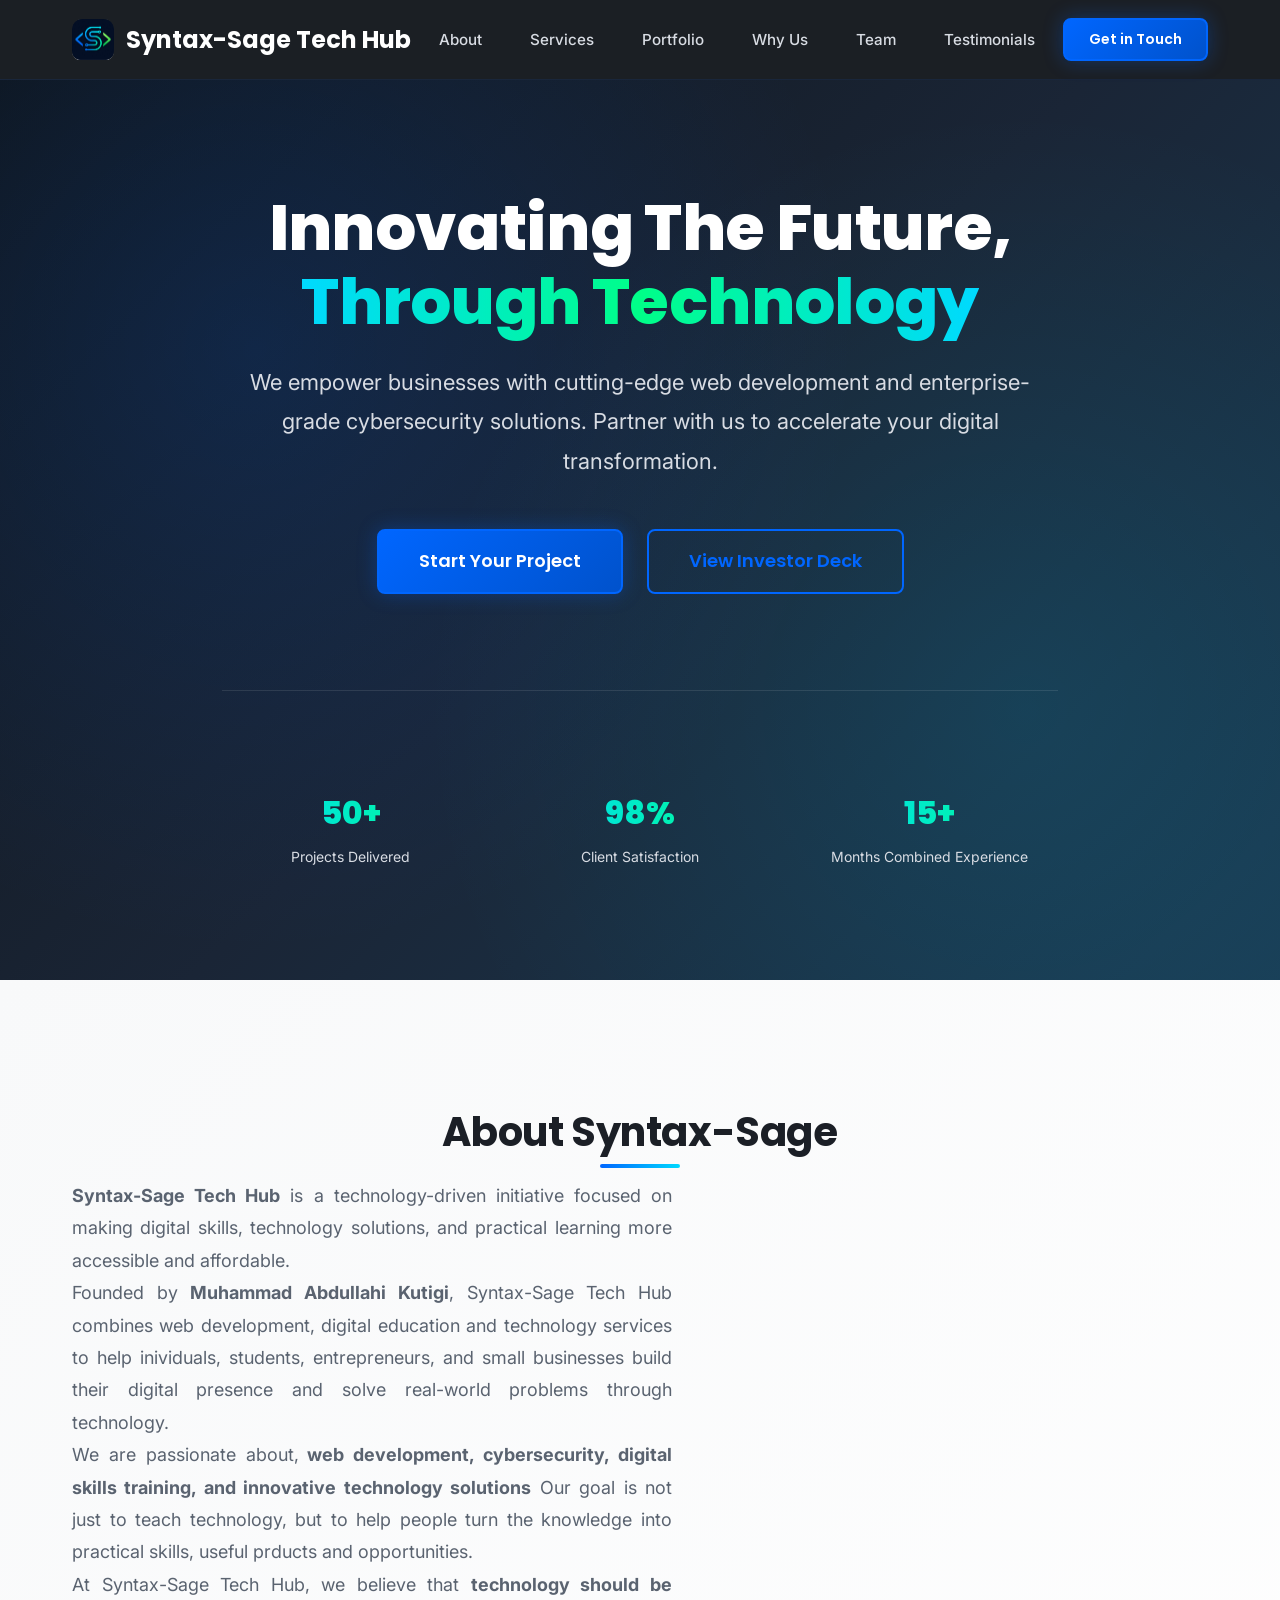
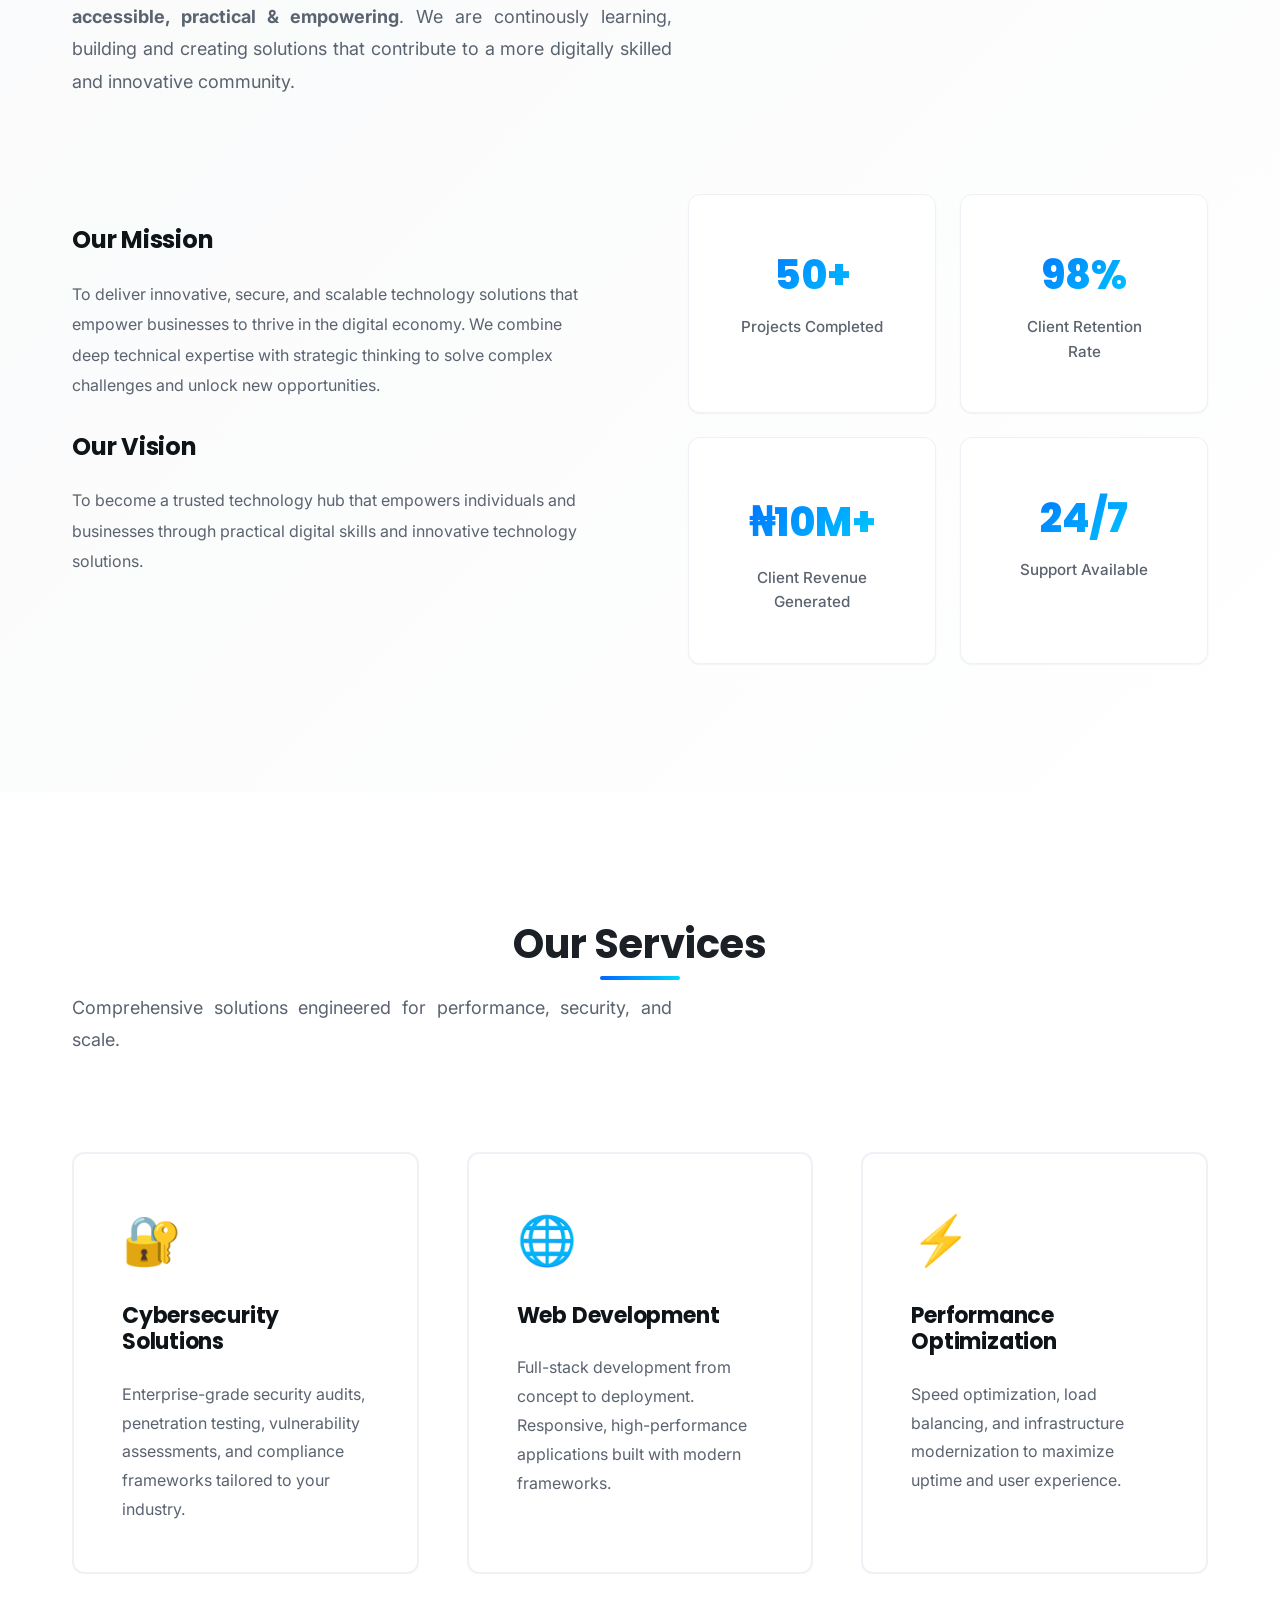
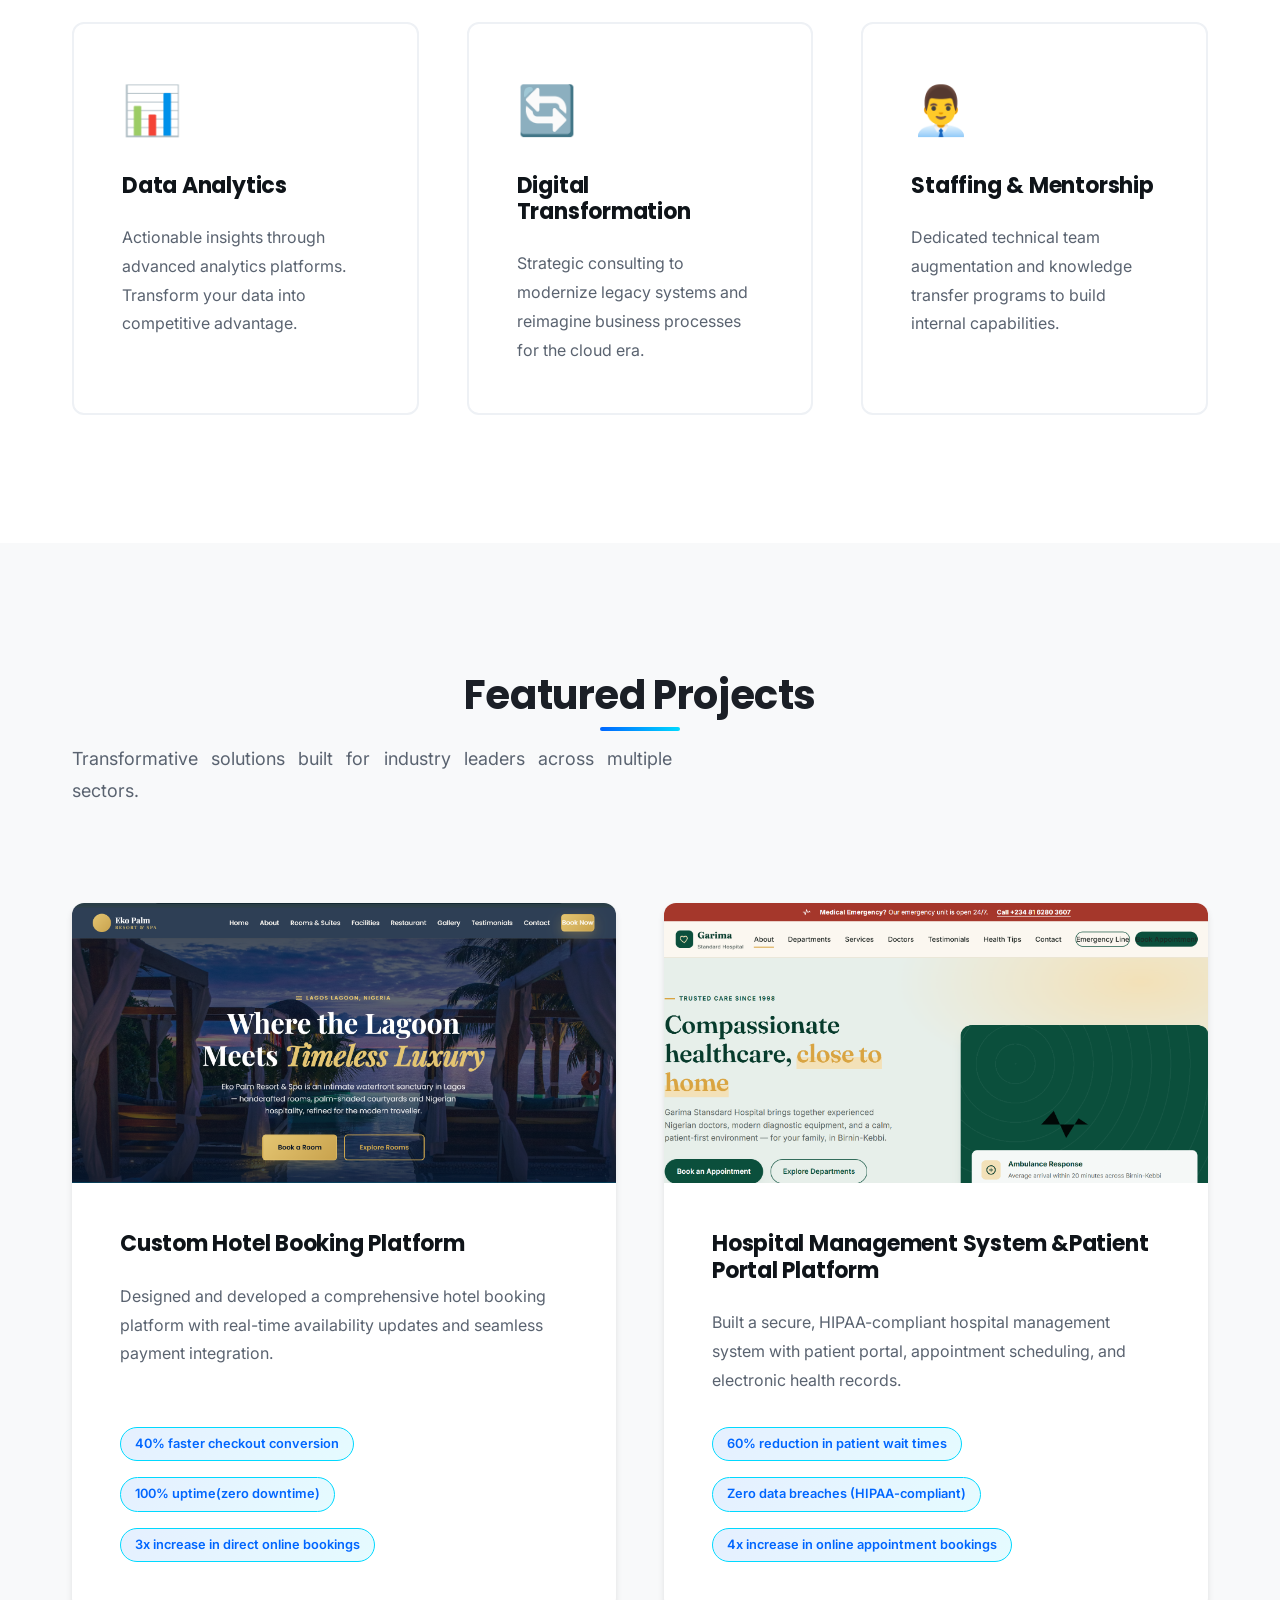
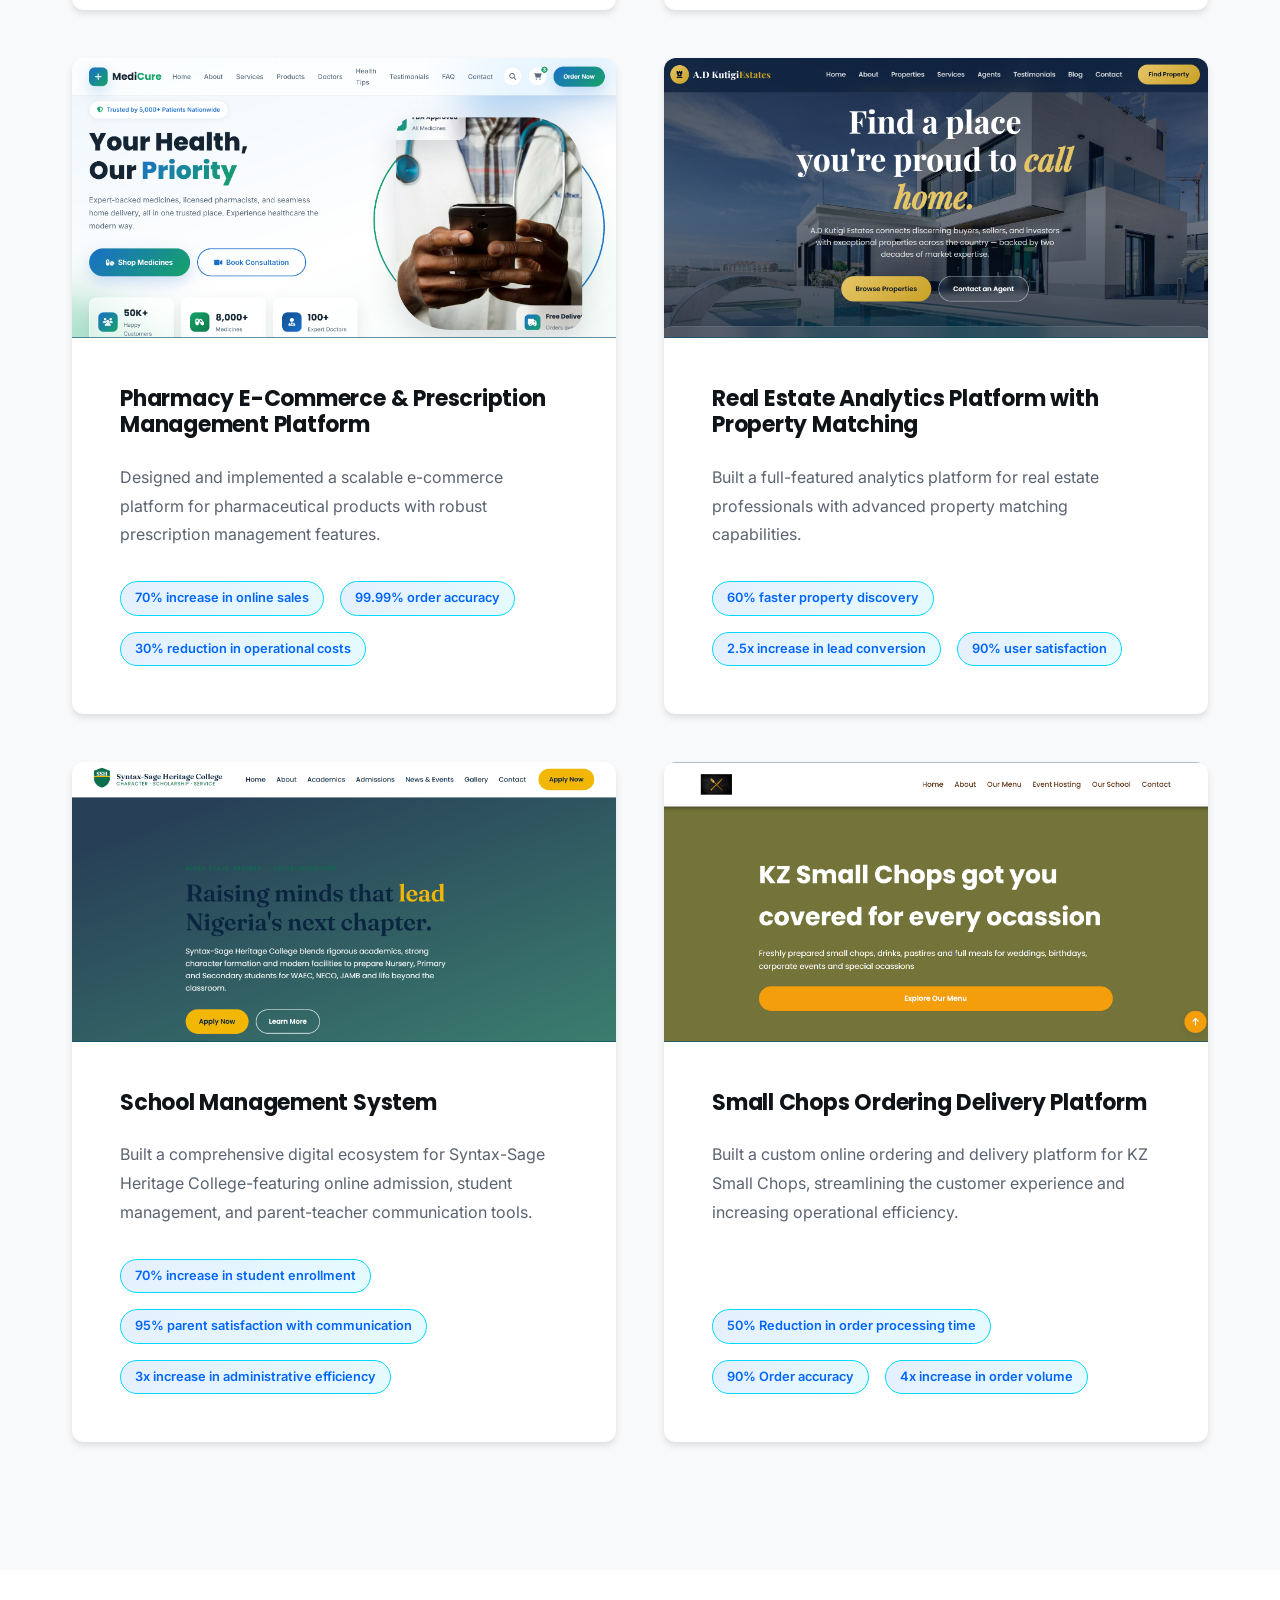
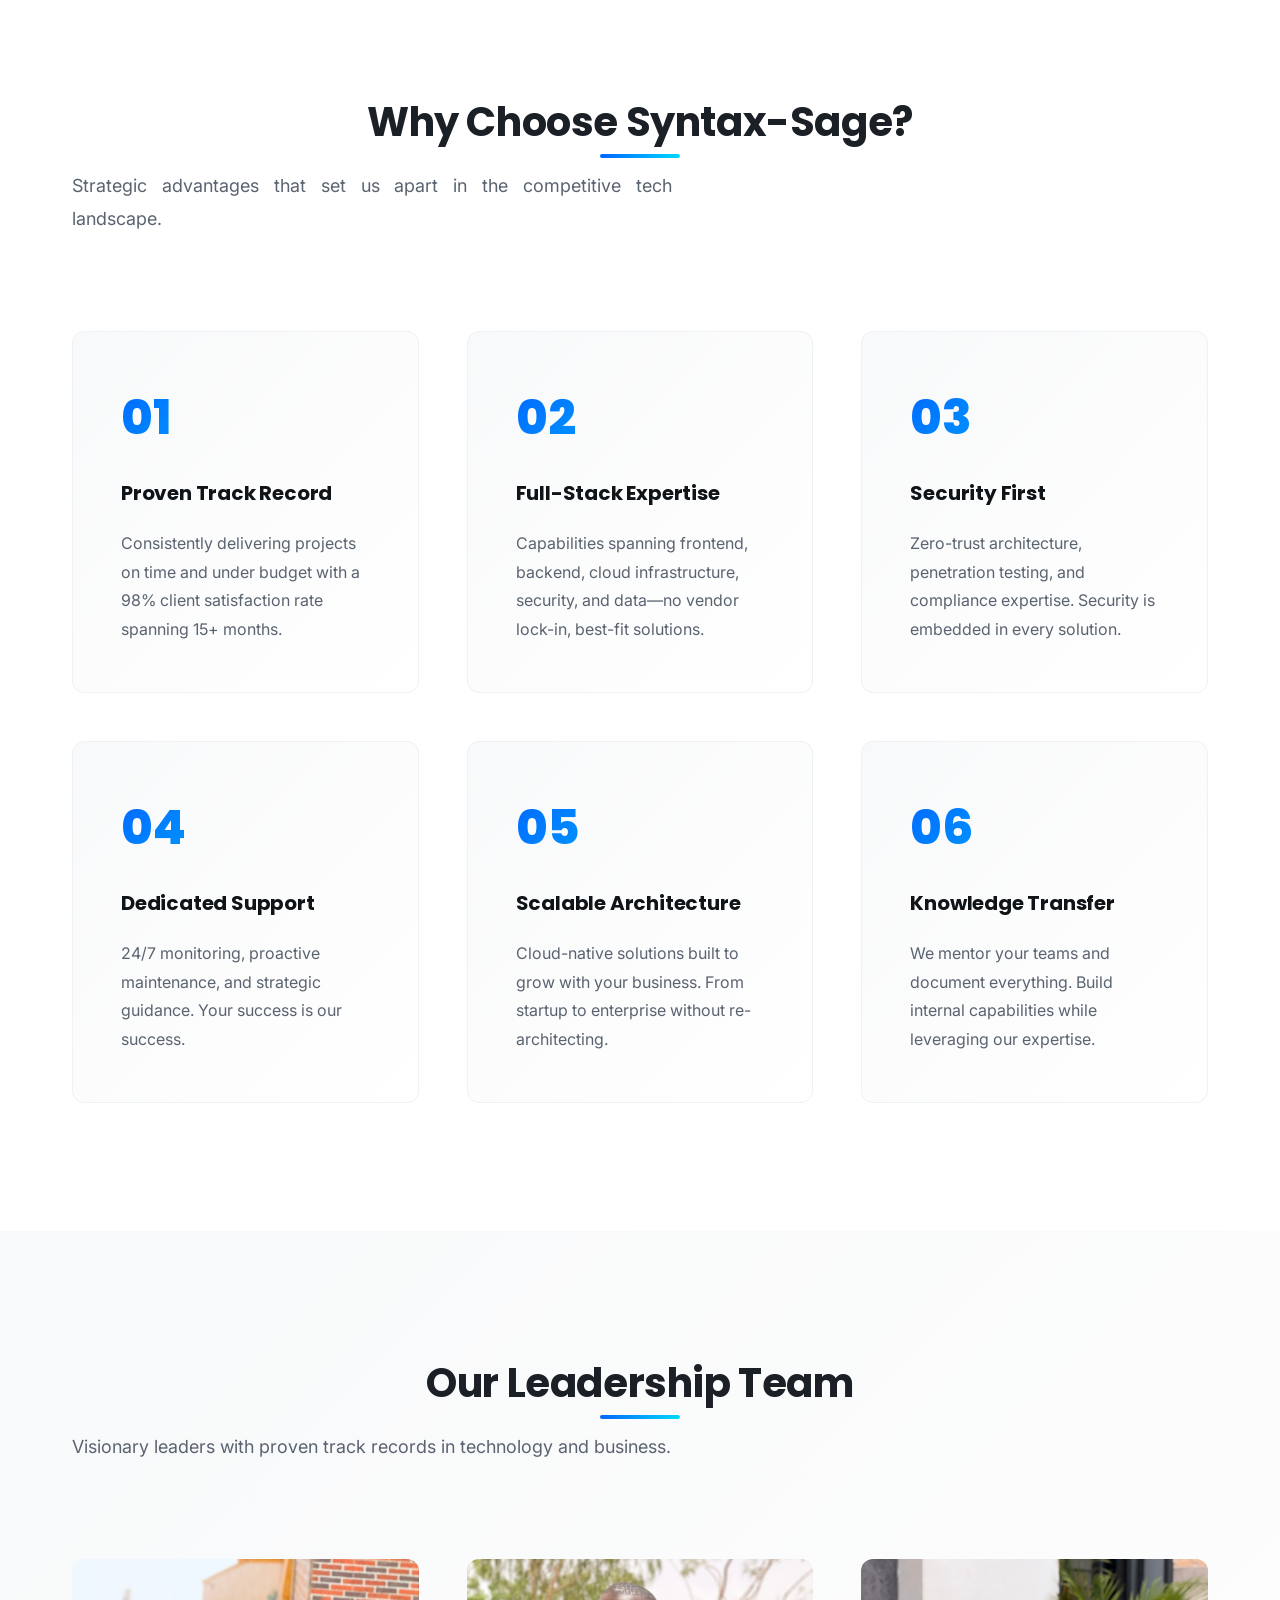
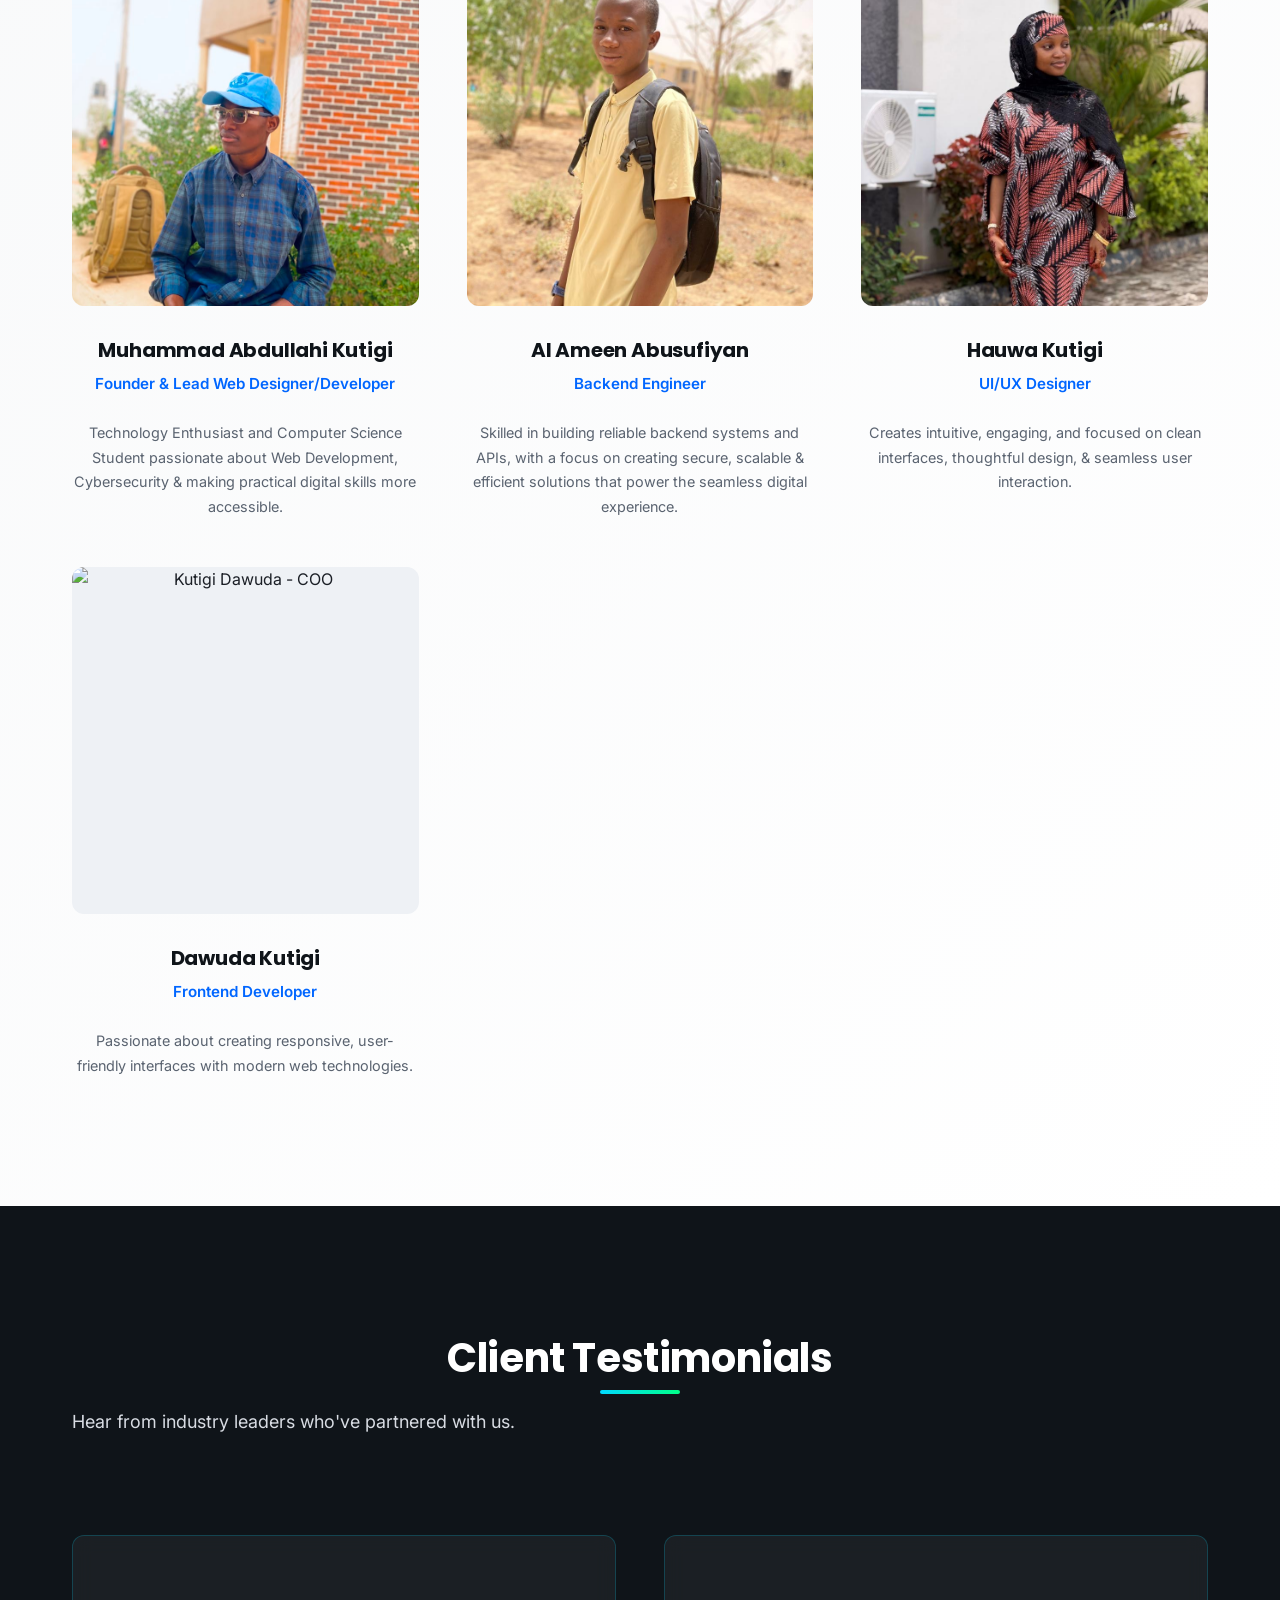
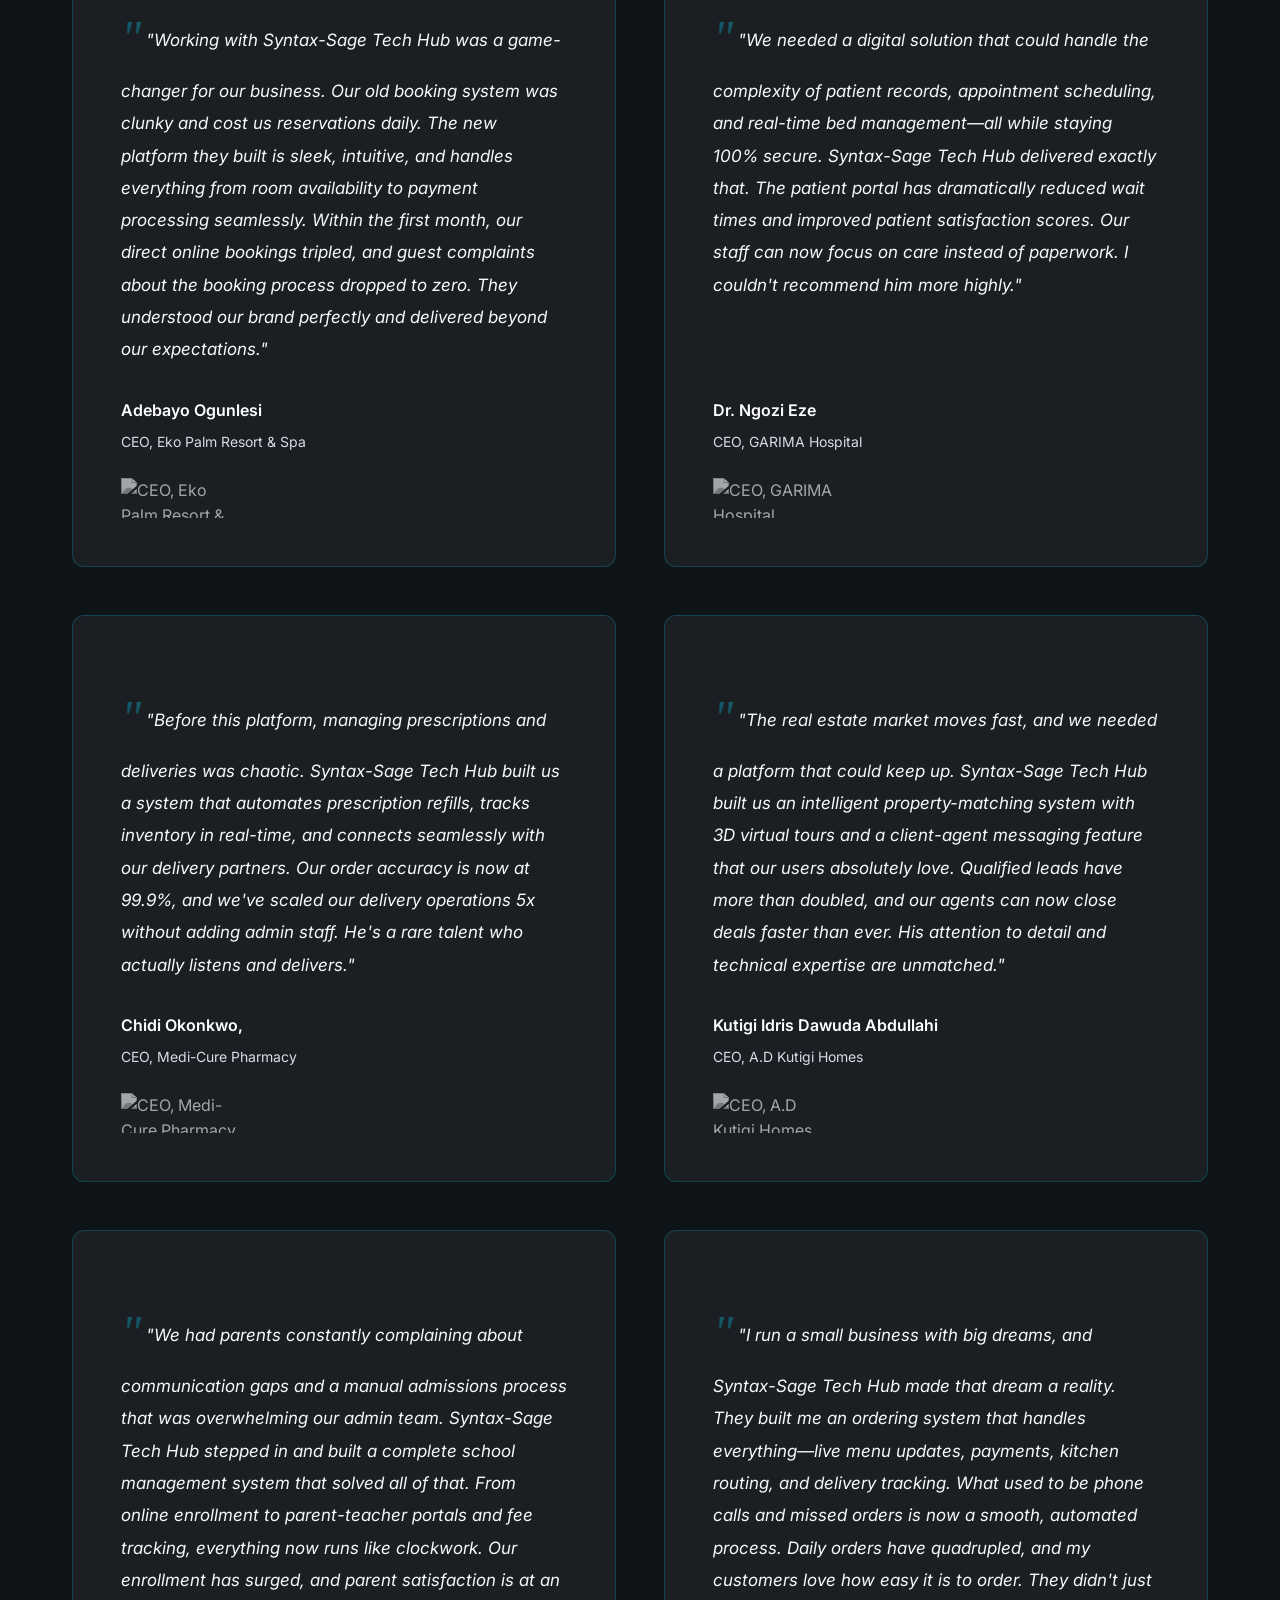
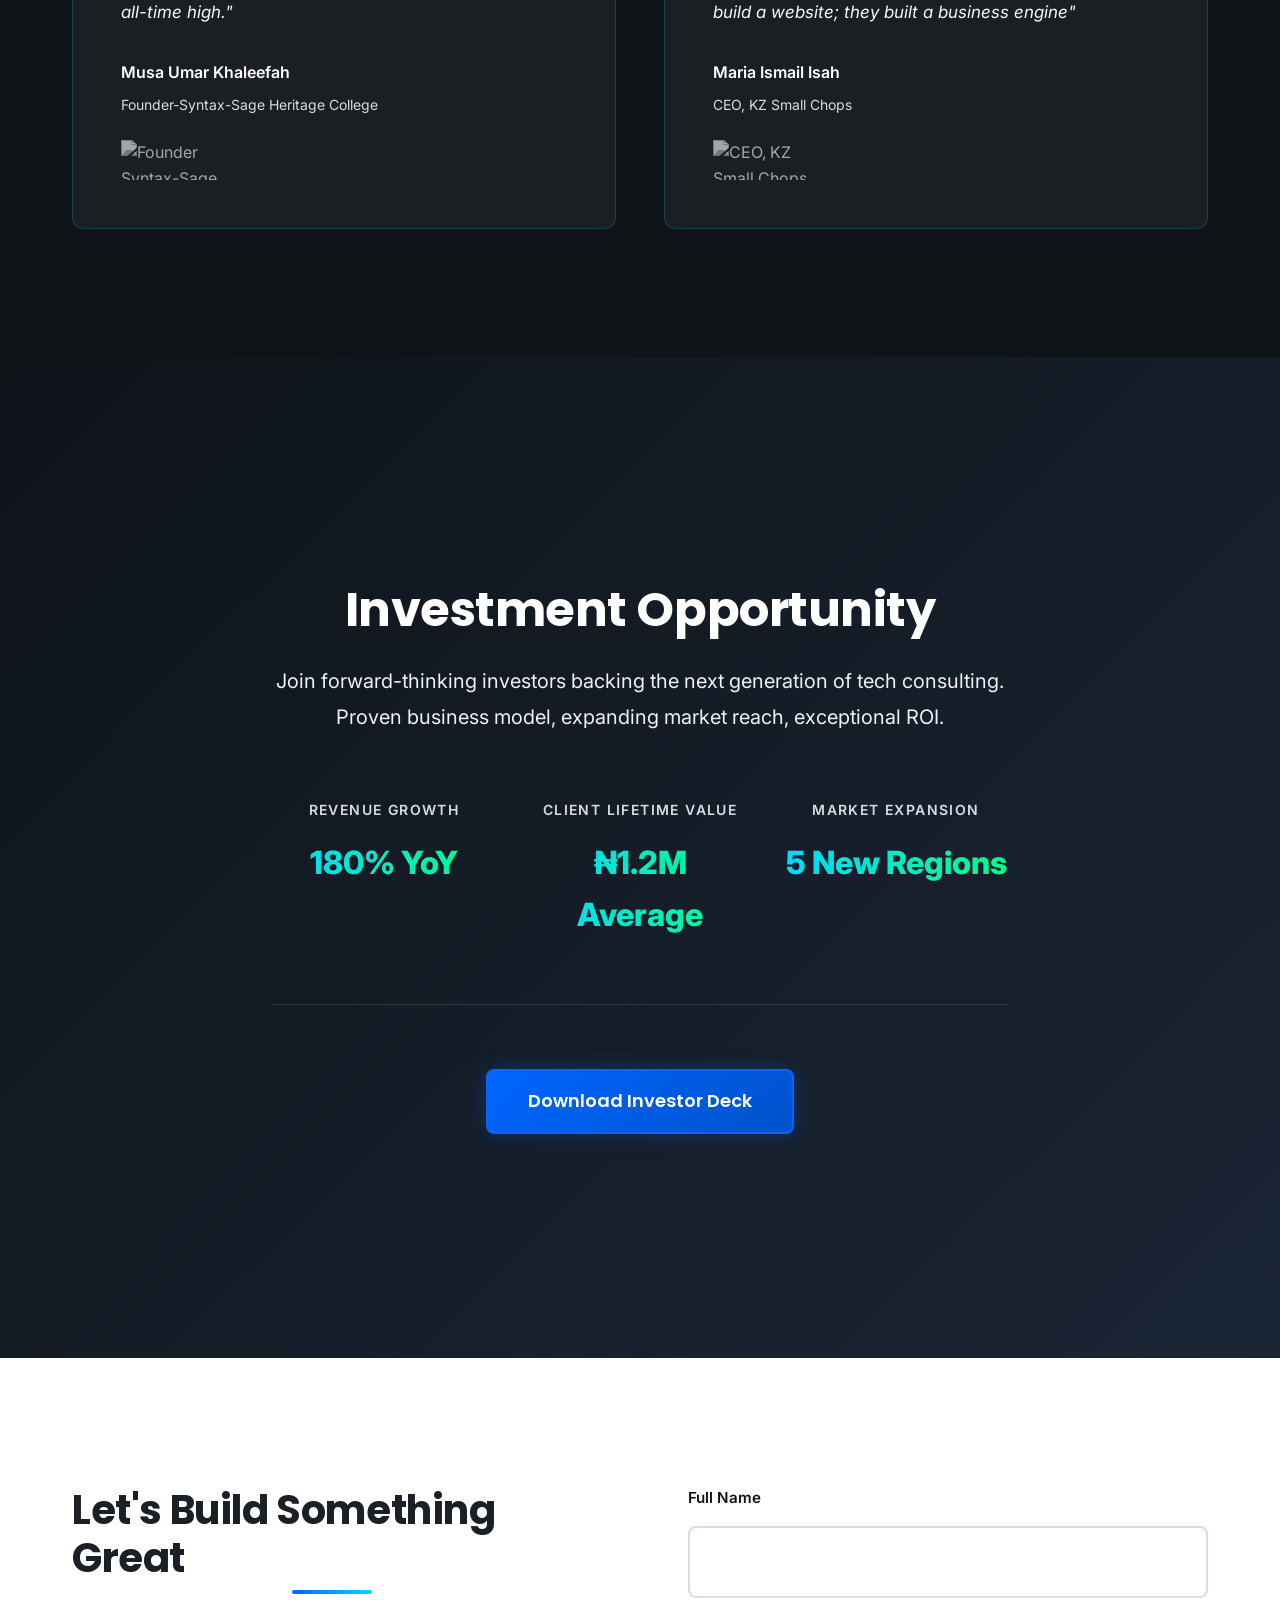
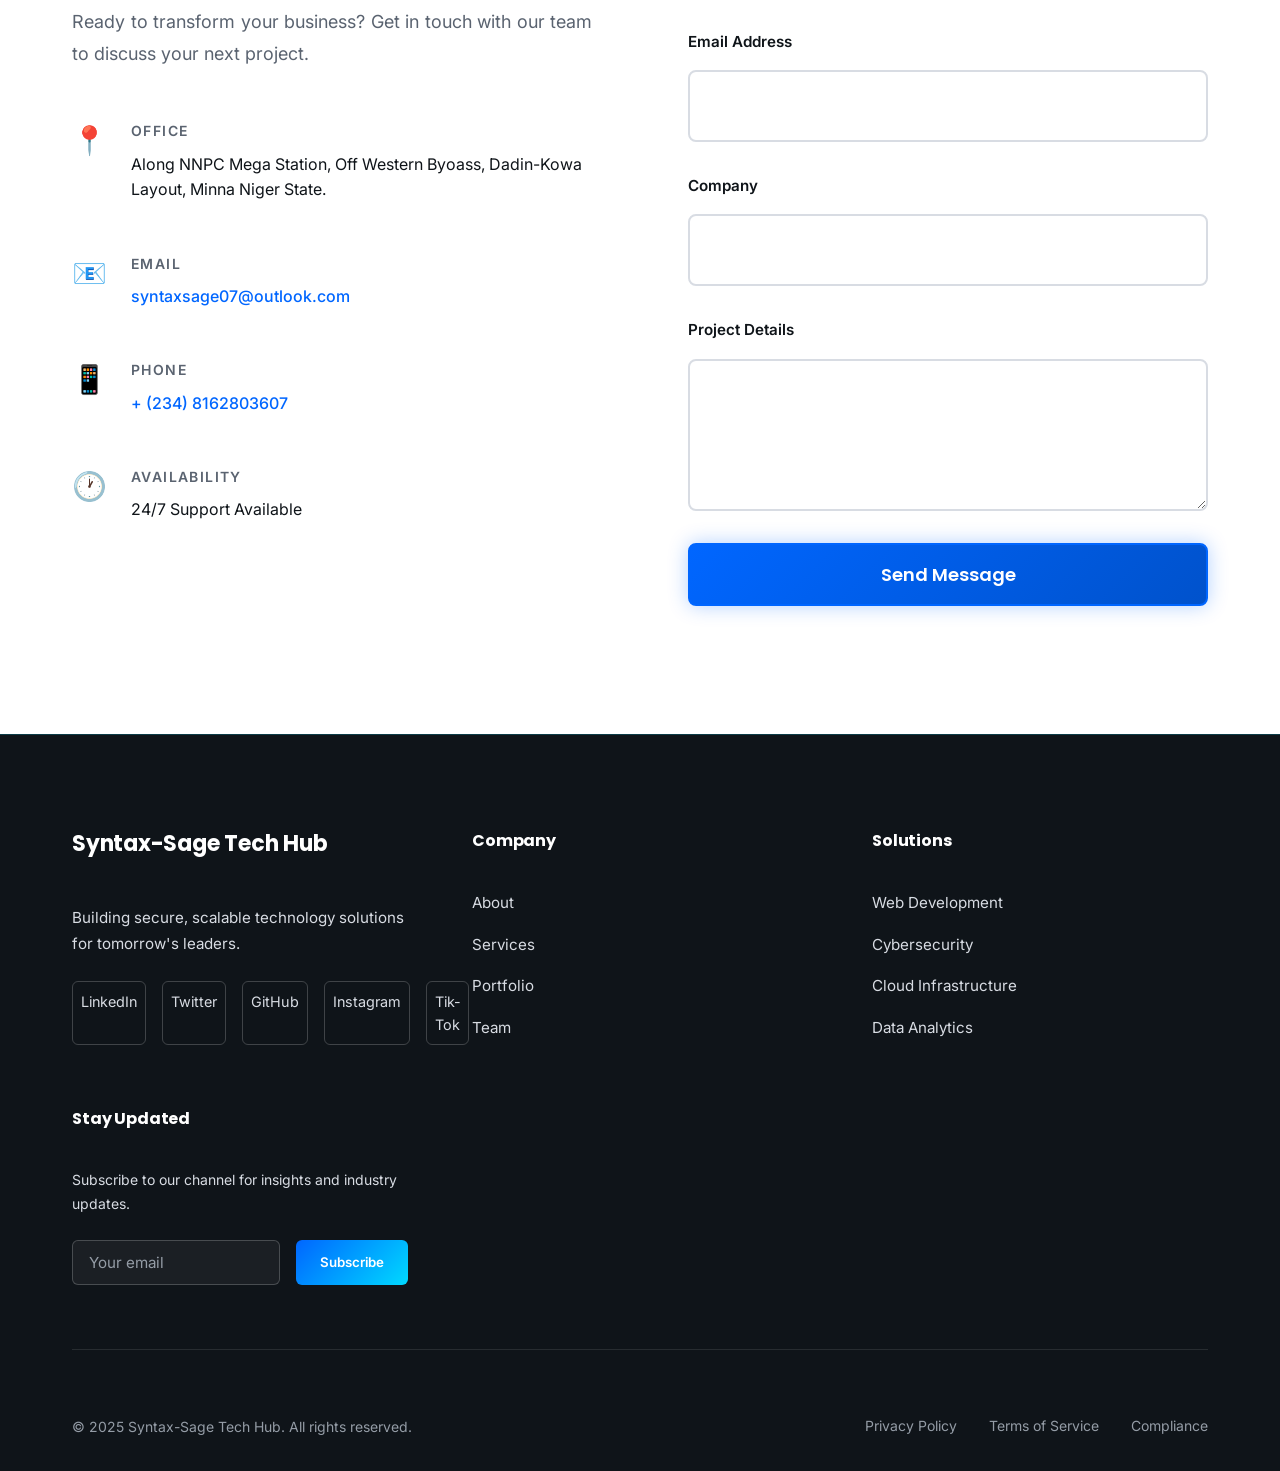
==== commit 1f20fcc5: "Initial commit" ====
--- a/index.html
+++ b/index.html
@@ -461,7 +461,7 @@
 
                 <div class="team-card">
                     <div class="team-card__image">
-                        <img src="./jpg_png-files/Screenshot 2026-08-21 215658.png" alt="Al Ameen Abusufiyan - Backend Engineer">
+                        <img src="./jpg_png-files/al-ameen.jpeg" alt="Al Ameen Abusufiyan - Backend Engineer">
                     </div>
                     <h3 class="team-card__name">Al Ameen Abusufiyan</h3>
                     <p class="team-card__role">Backend Engineer</p>
@@ -472,7 +472,7 @@
 
                 <div class="team-card">
                     <div class="team-card__image">
-                        <img src="https://source.unsplash.com/400x450/?portrait,man,professional,2" alt="Hauwa Kutigi - UI/UX Designer">
+                        <img src="./jpg_png-files/ui-ux.jpeg" alt="Hauwa Kutigi - UI/UX Designer">
                     </div>
                     <h3 class="team-card__name">Hauwa Kutigi</h3>
                     <p class="team-card__role">UI/UX Designer</p>
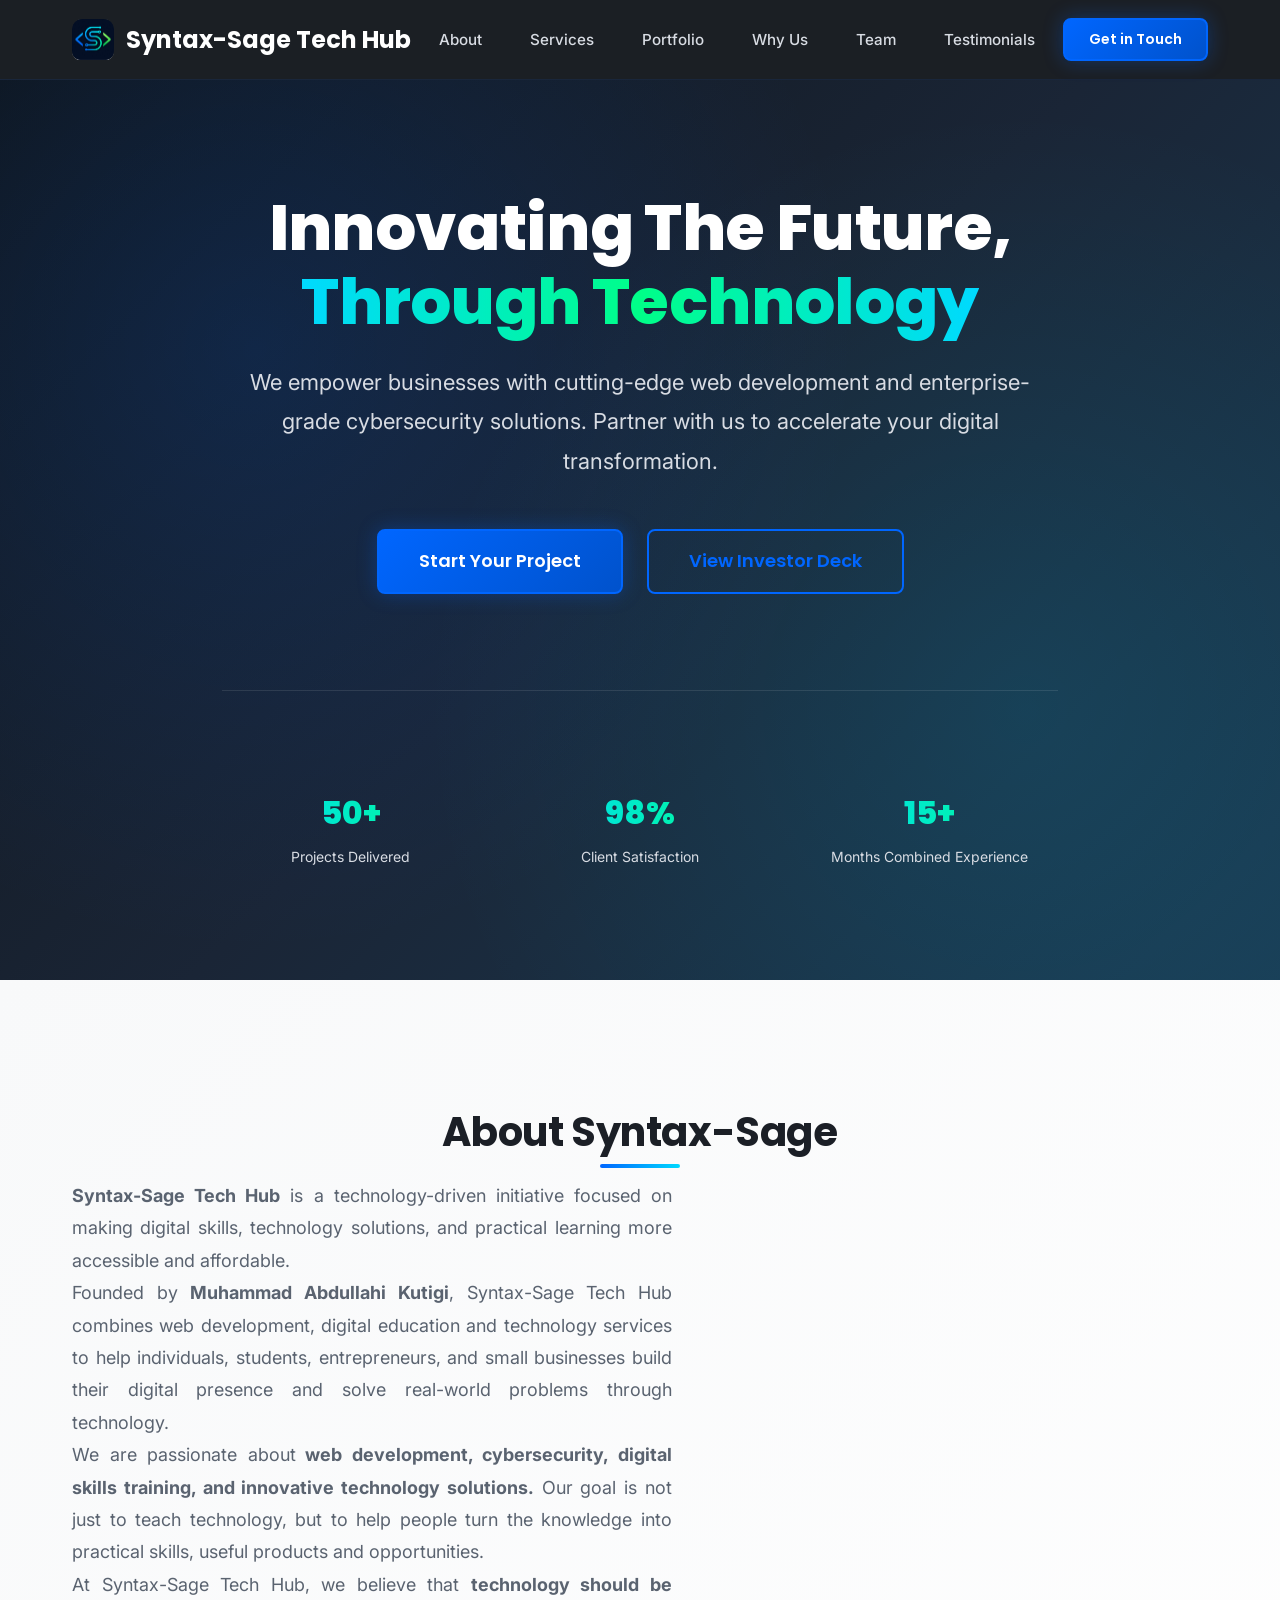
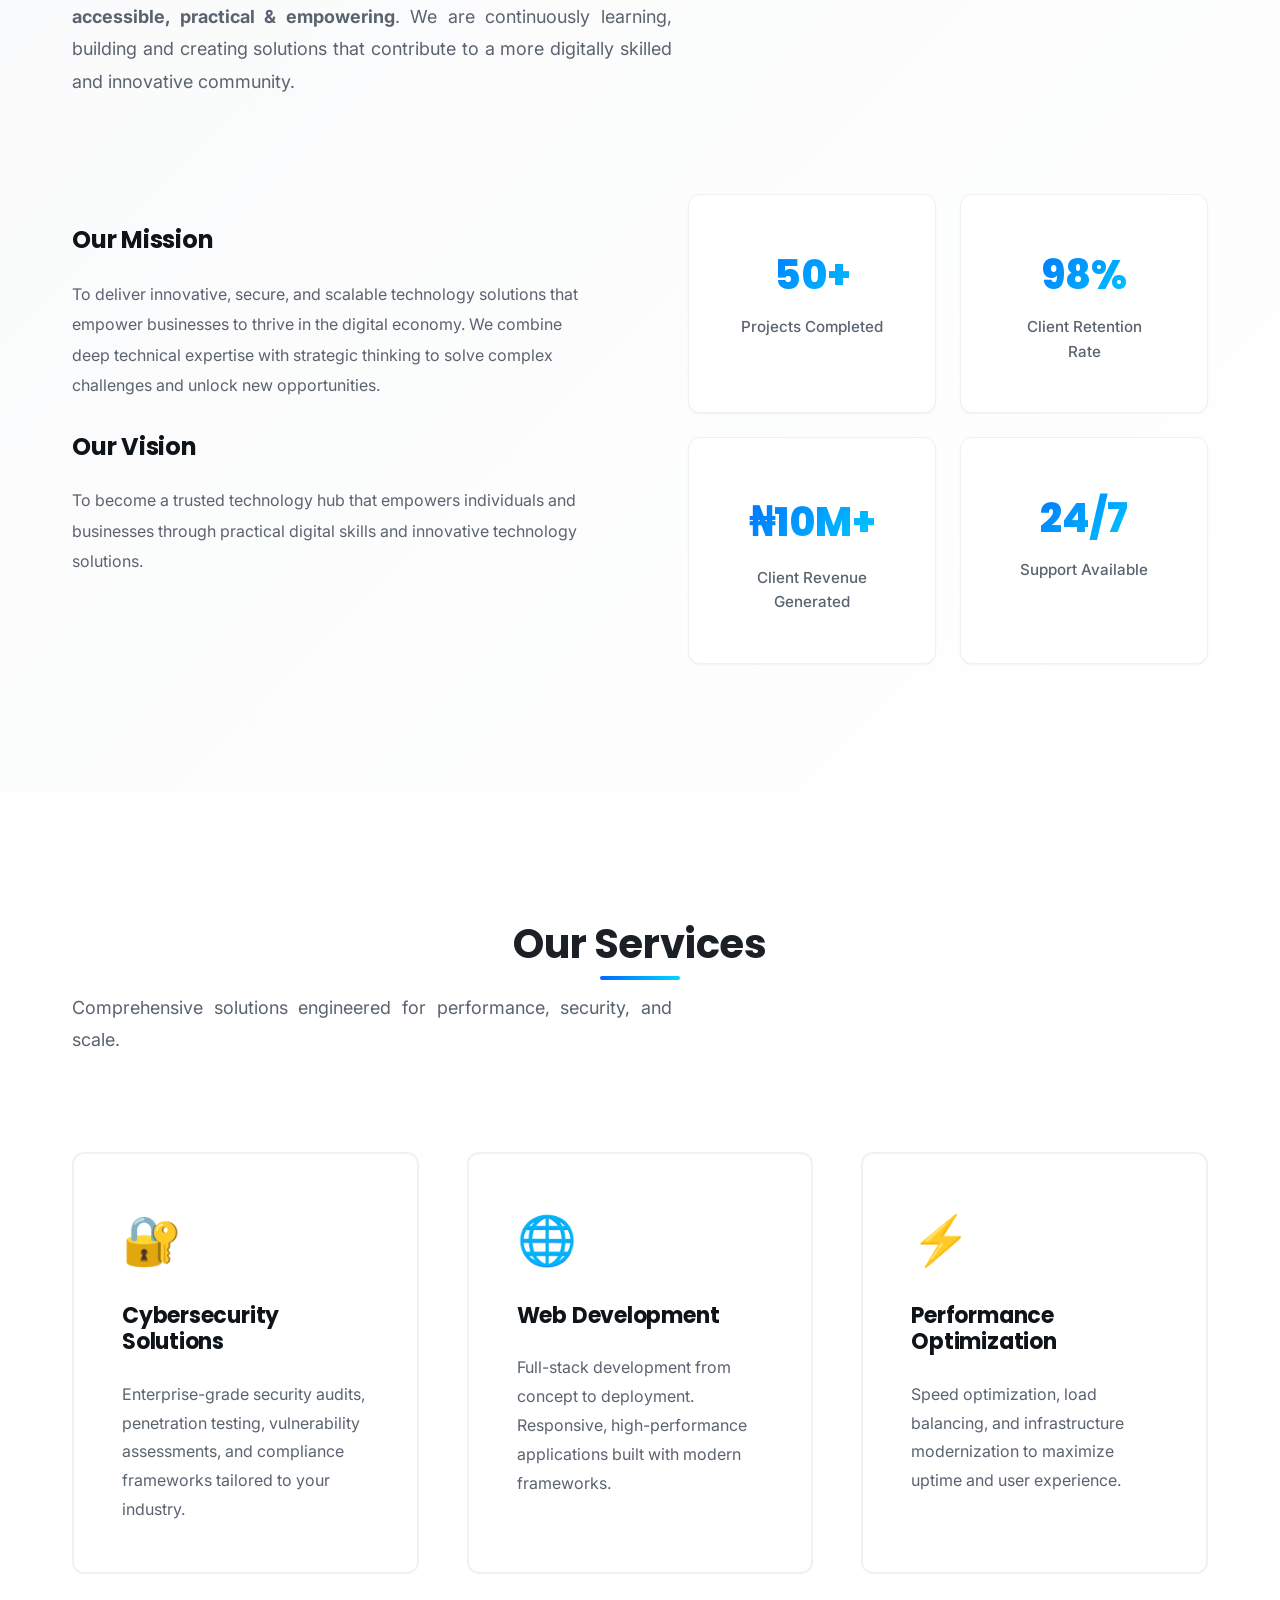
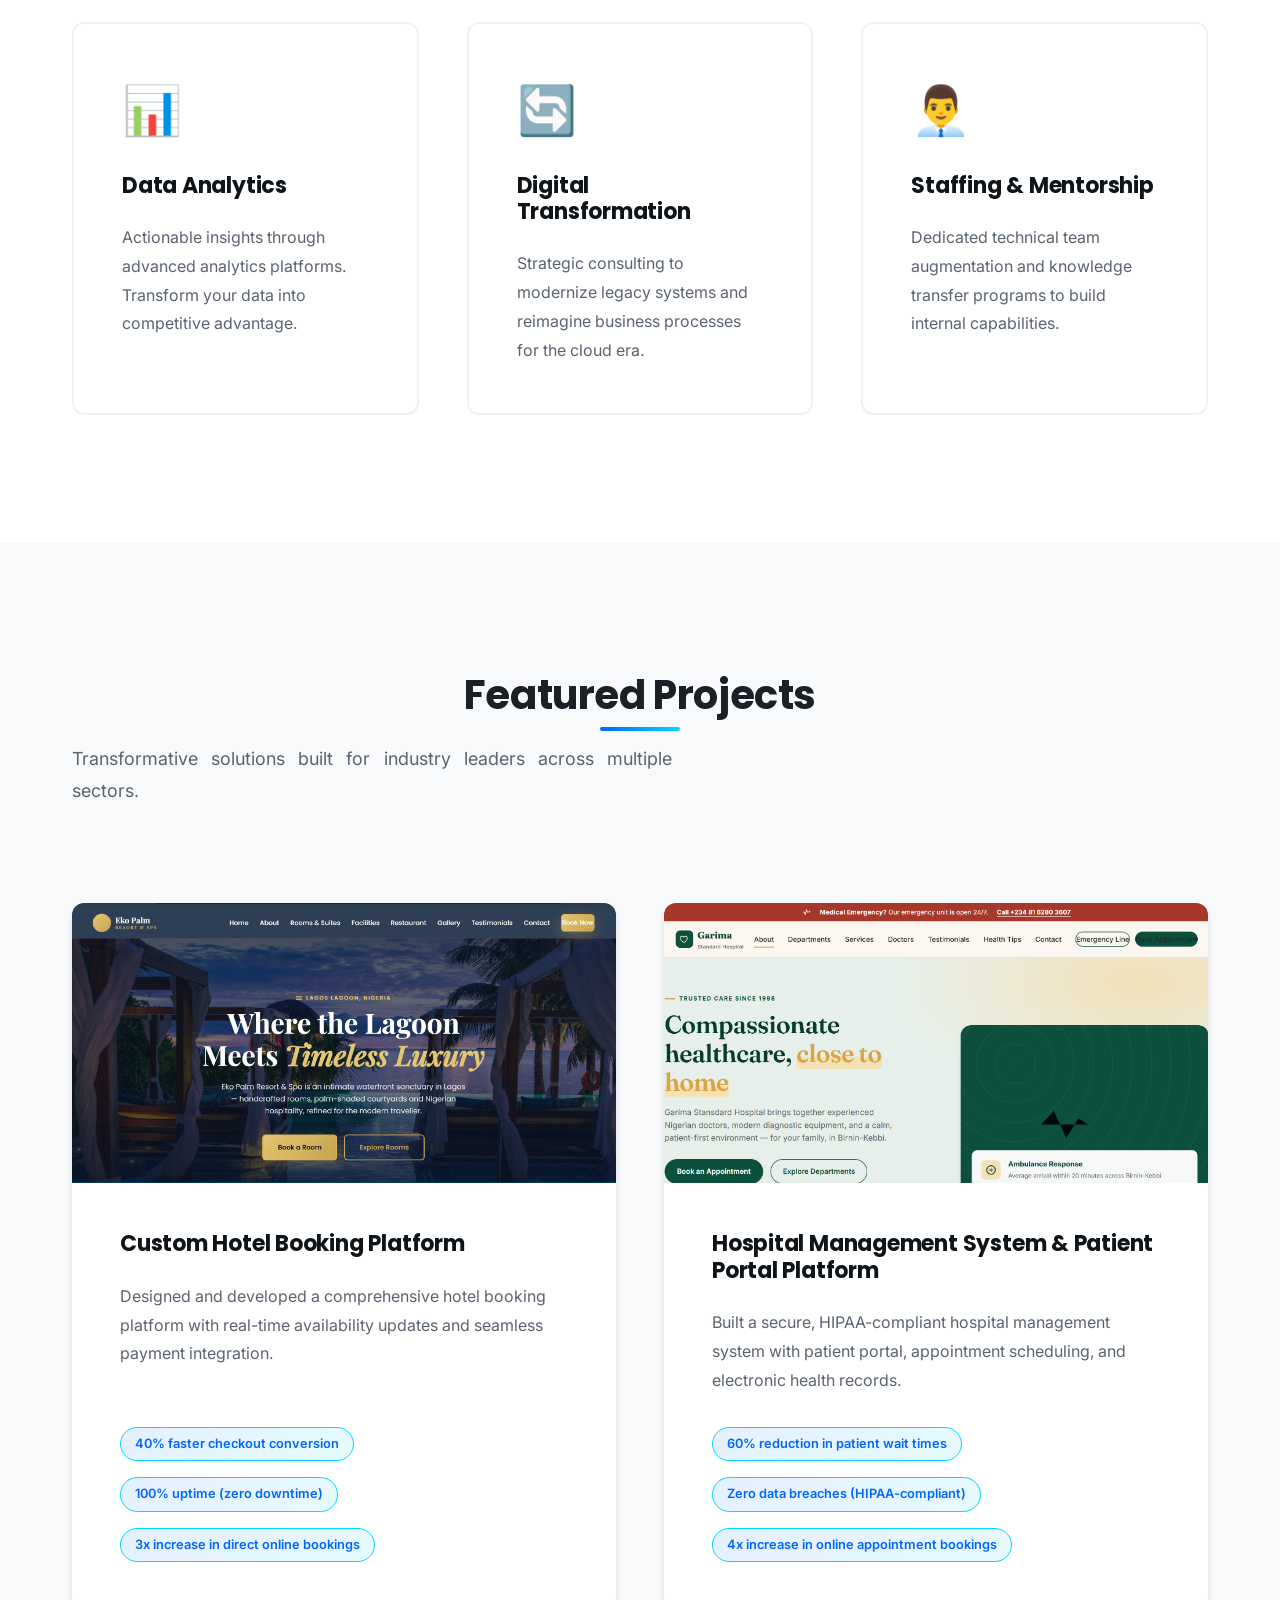
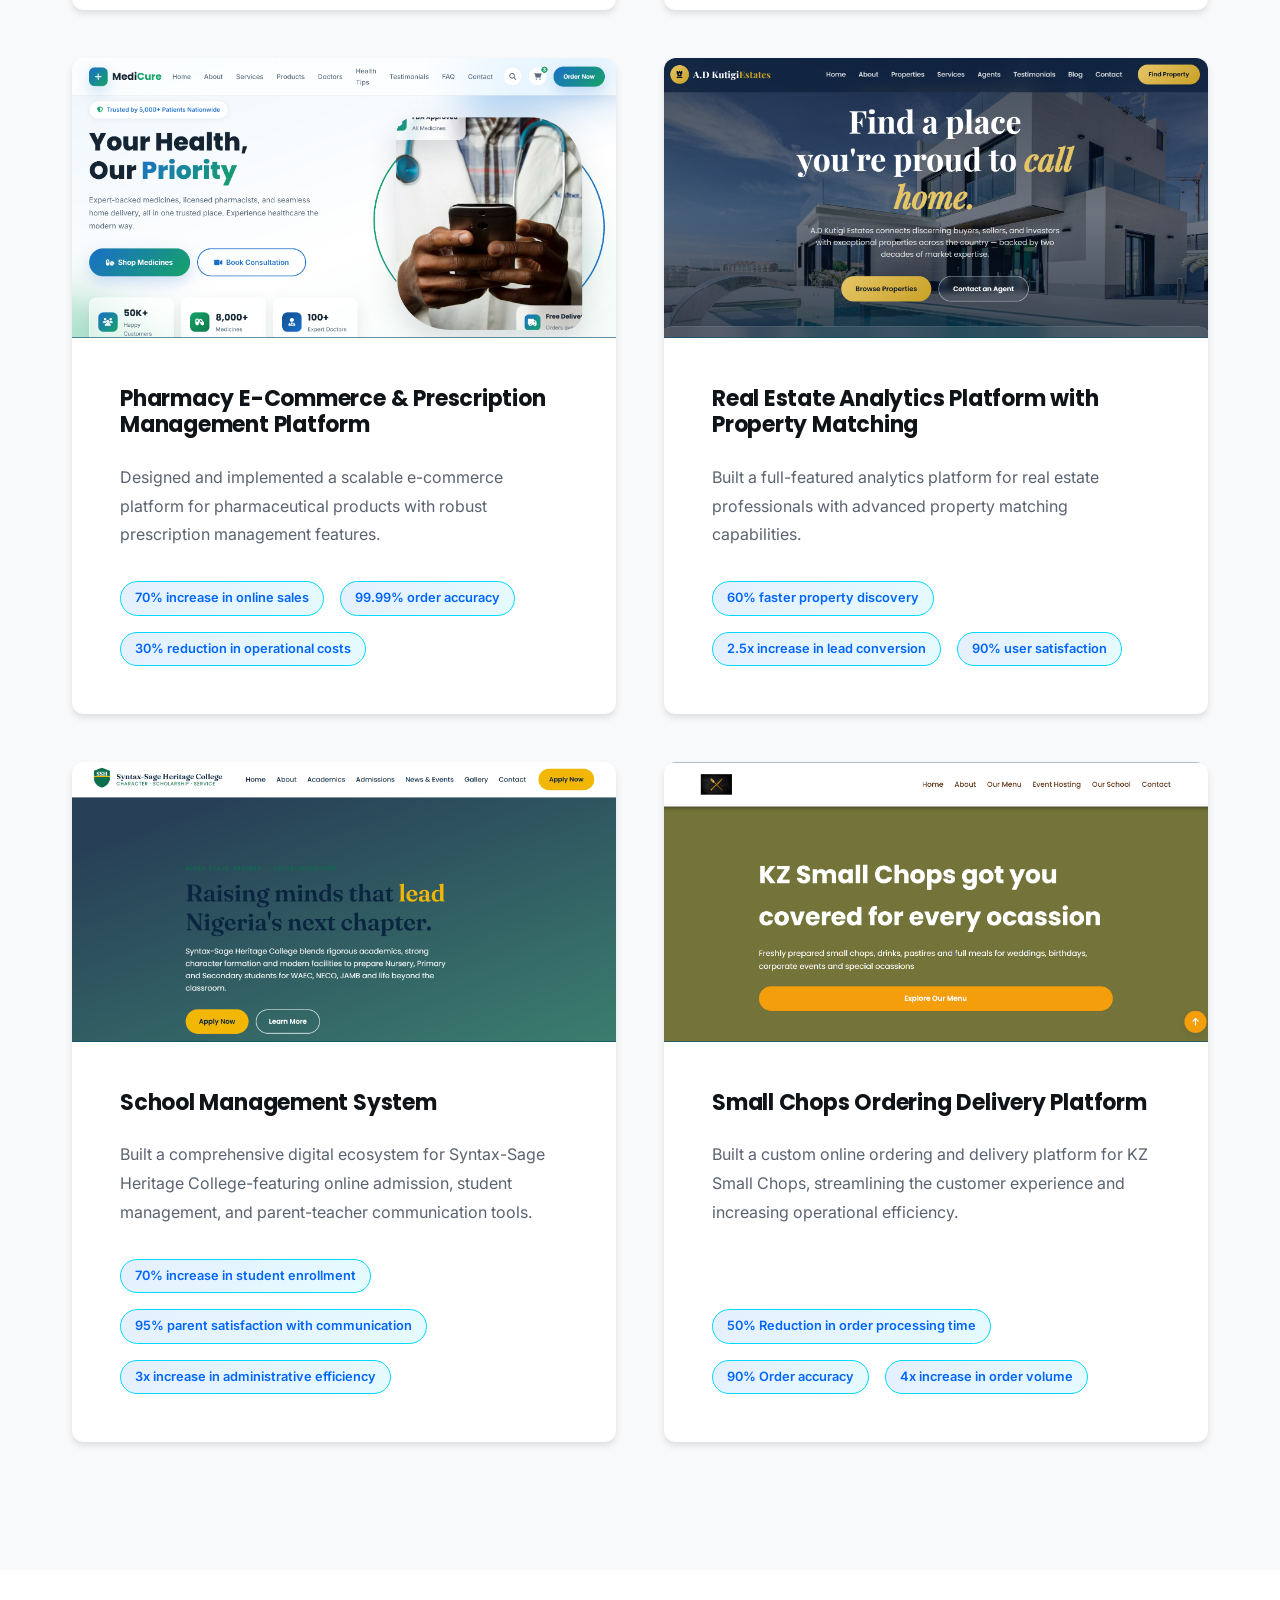
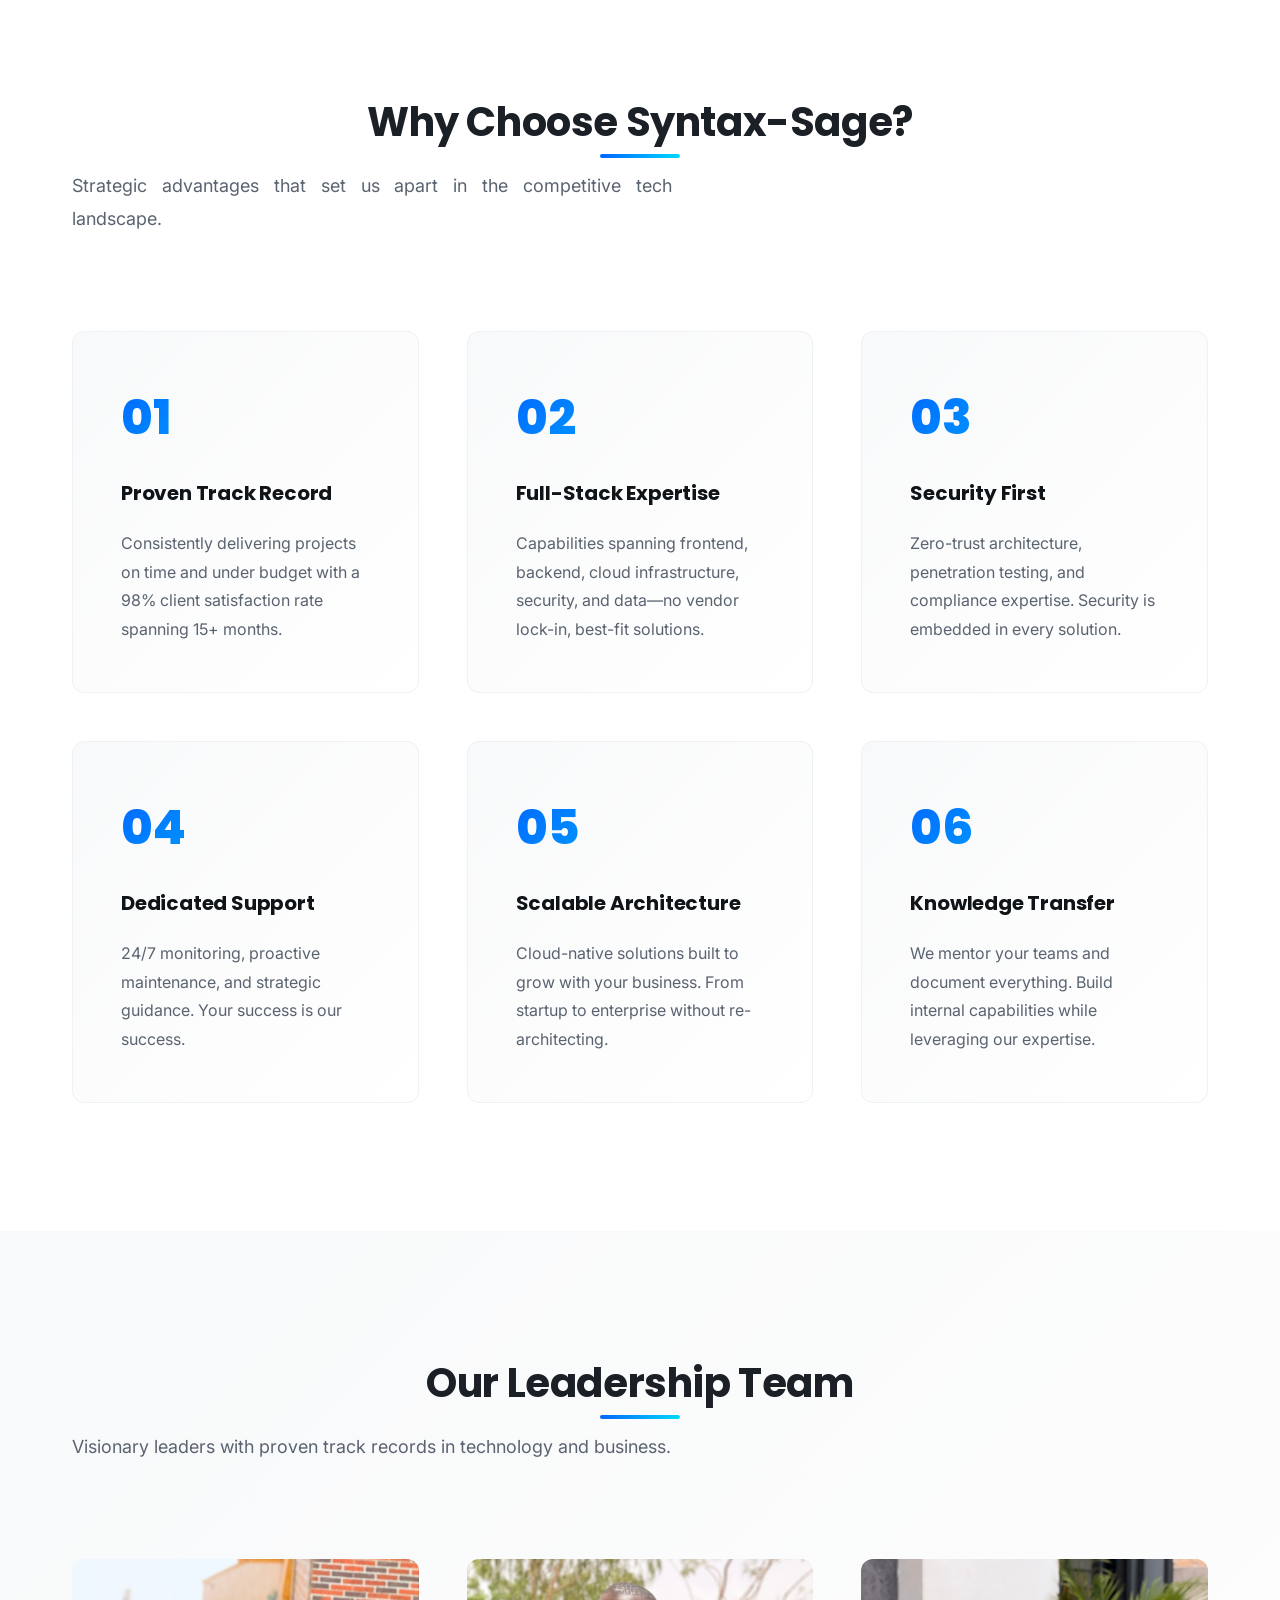
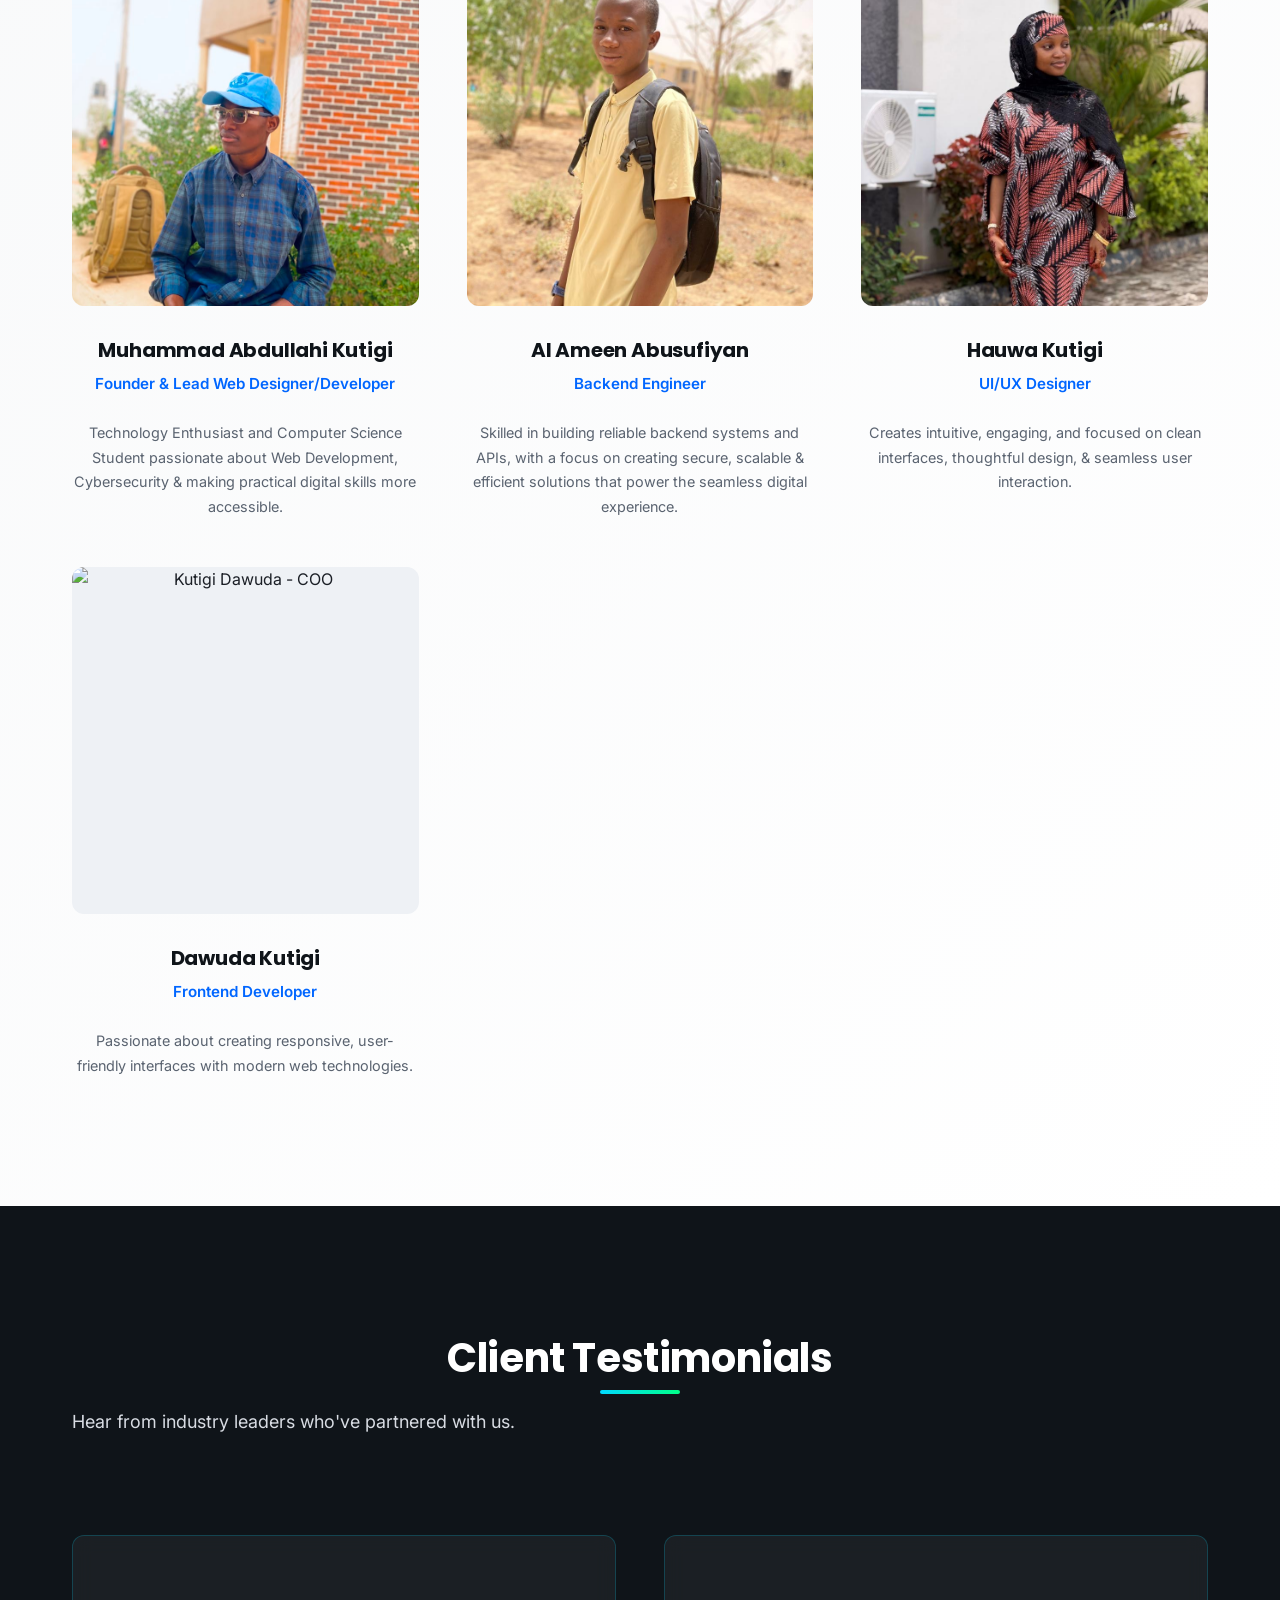
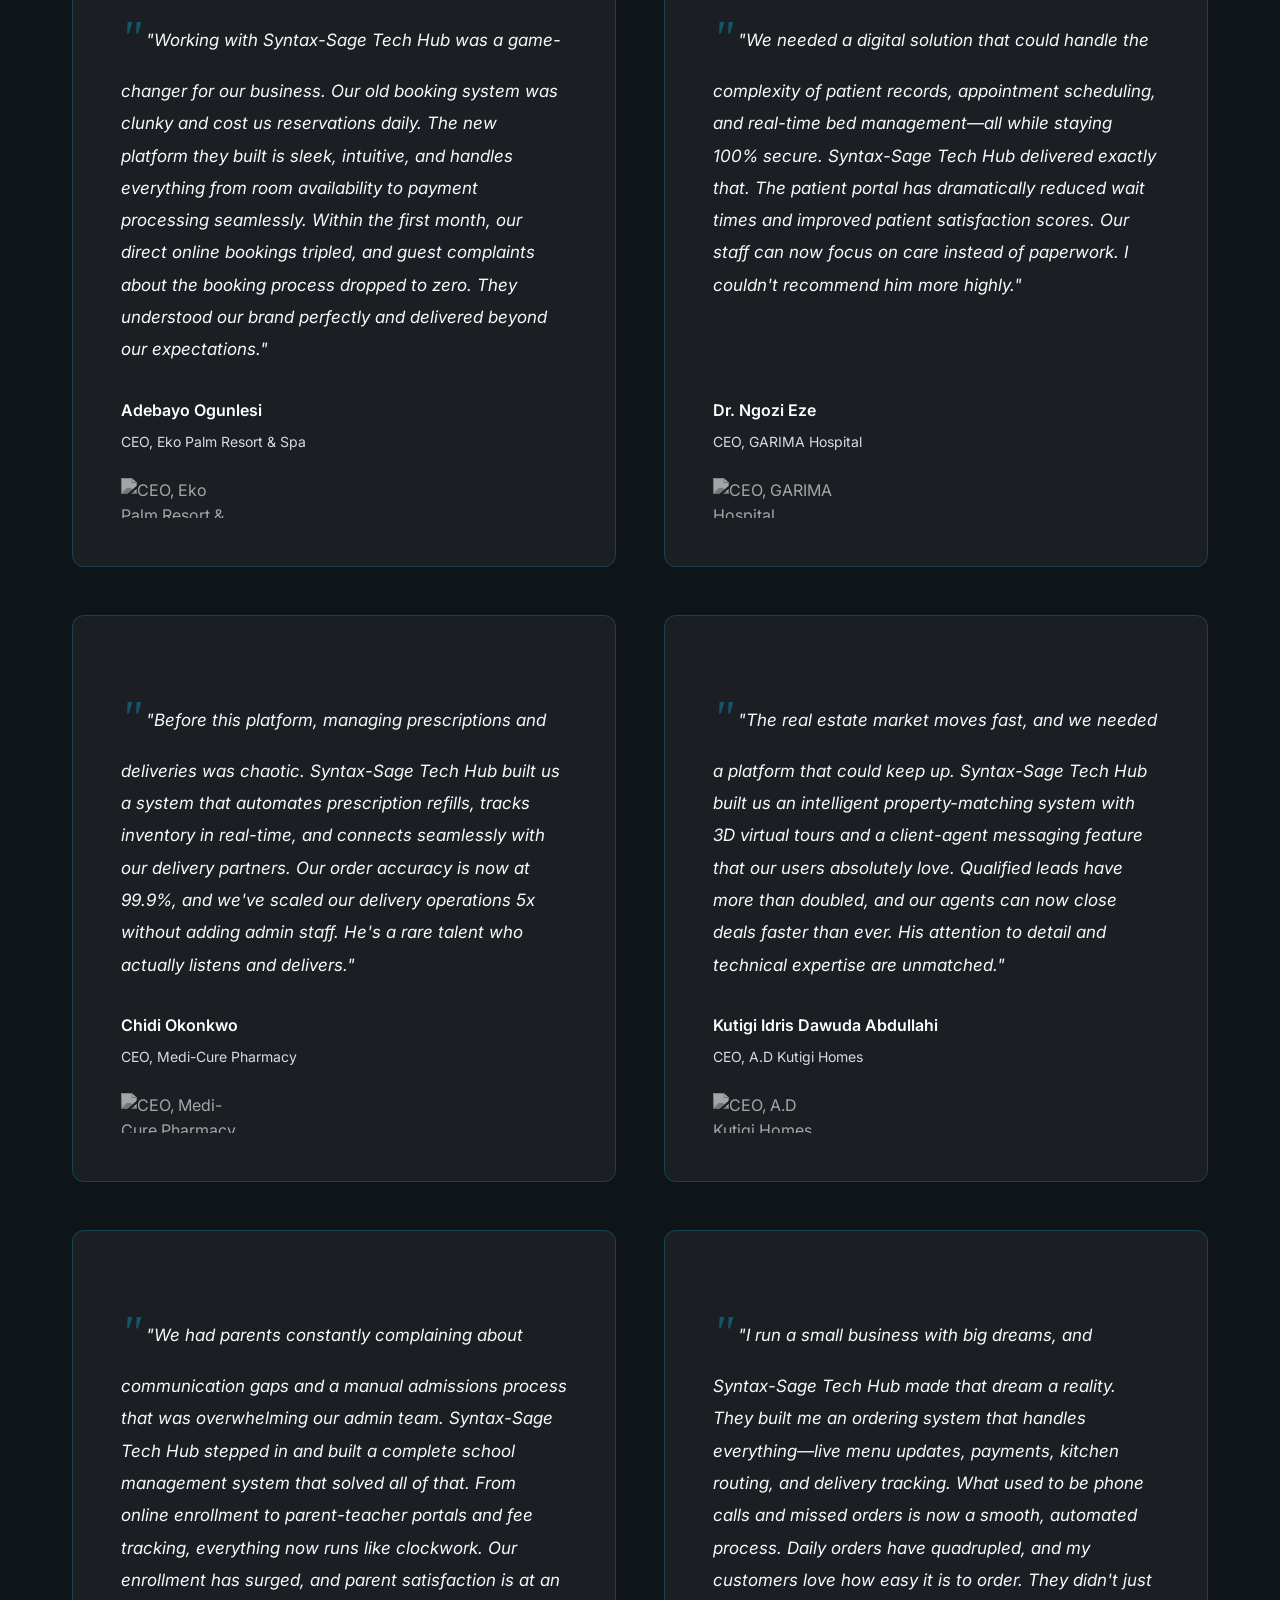
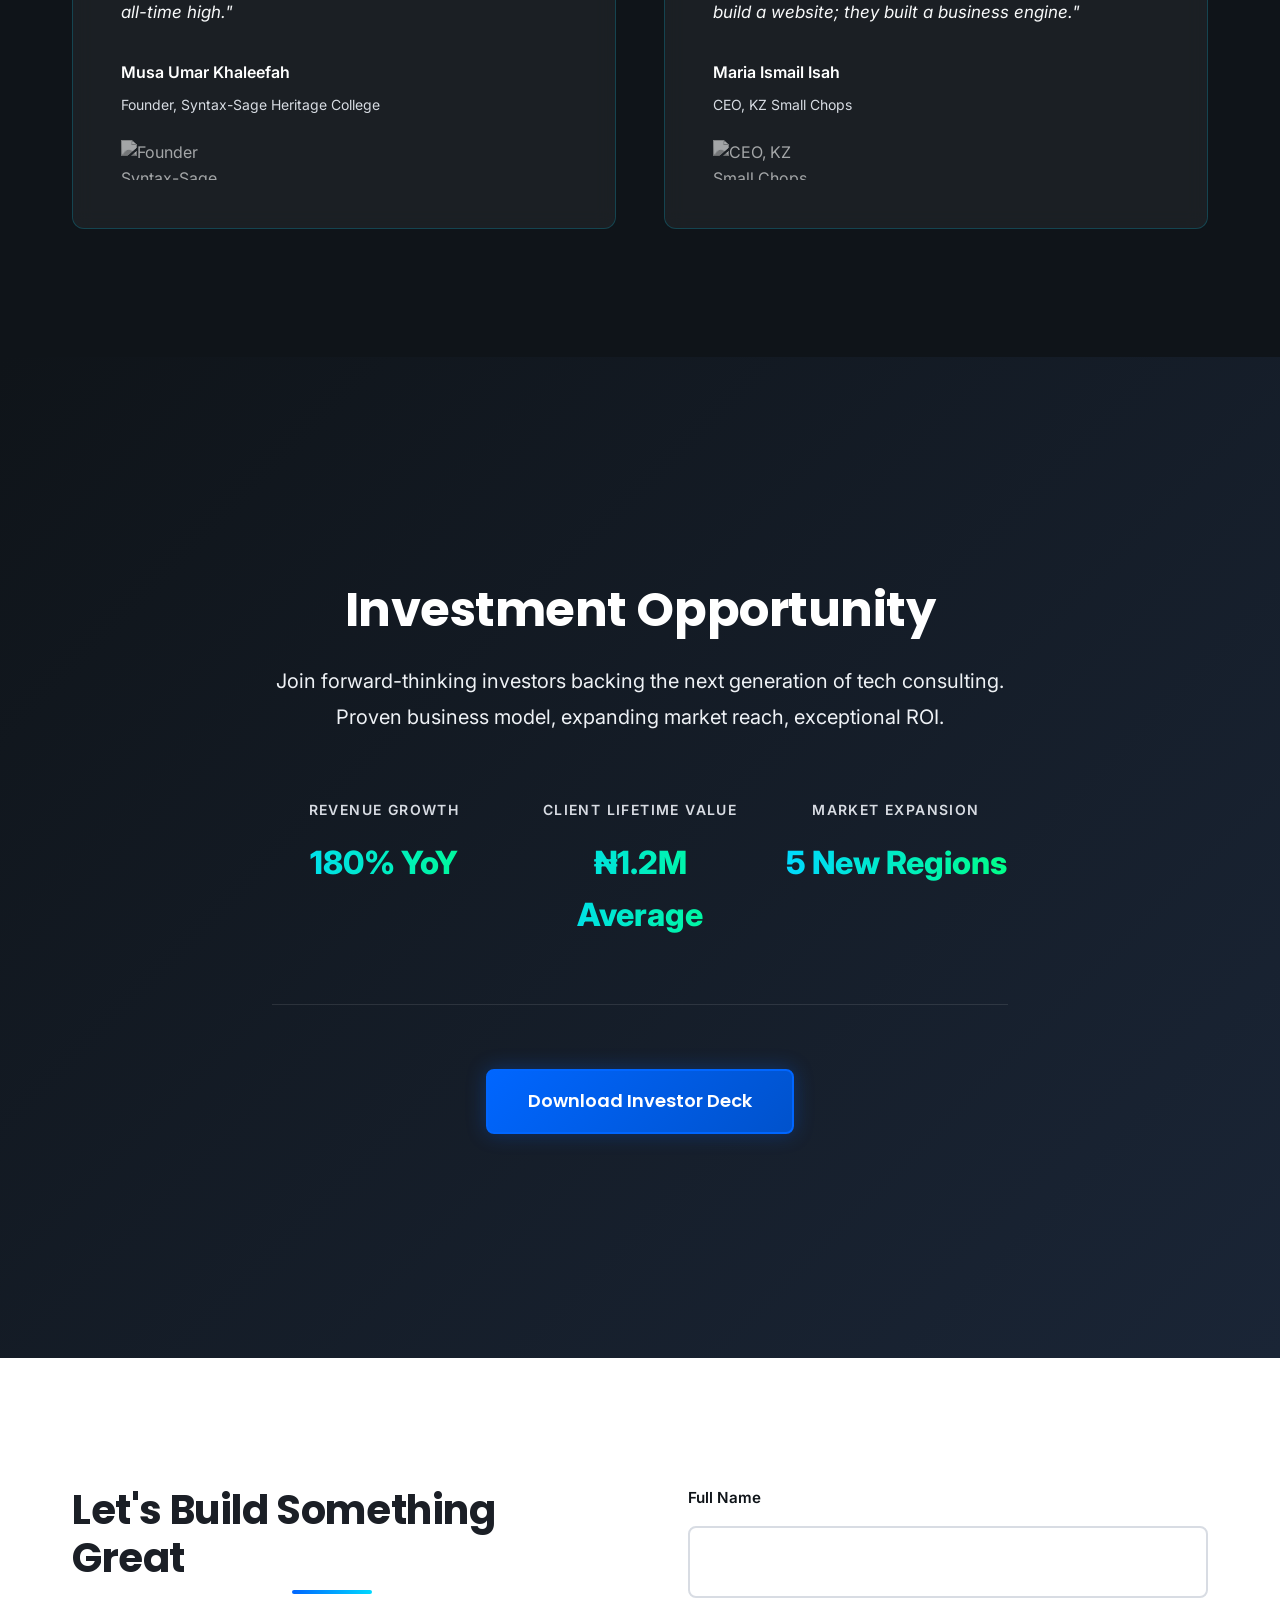
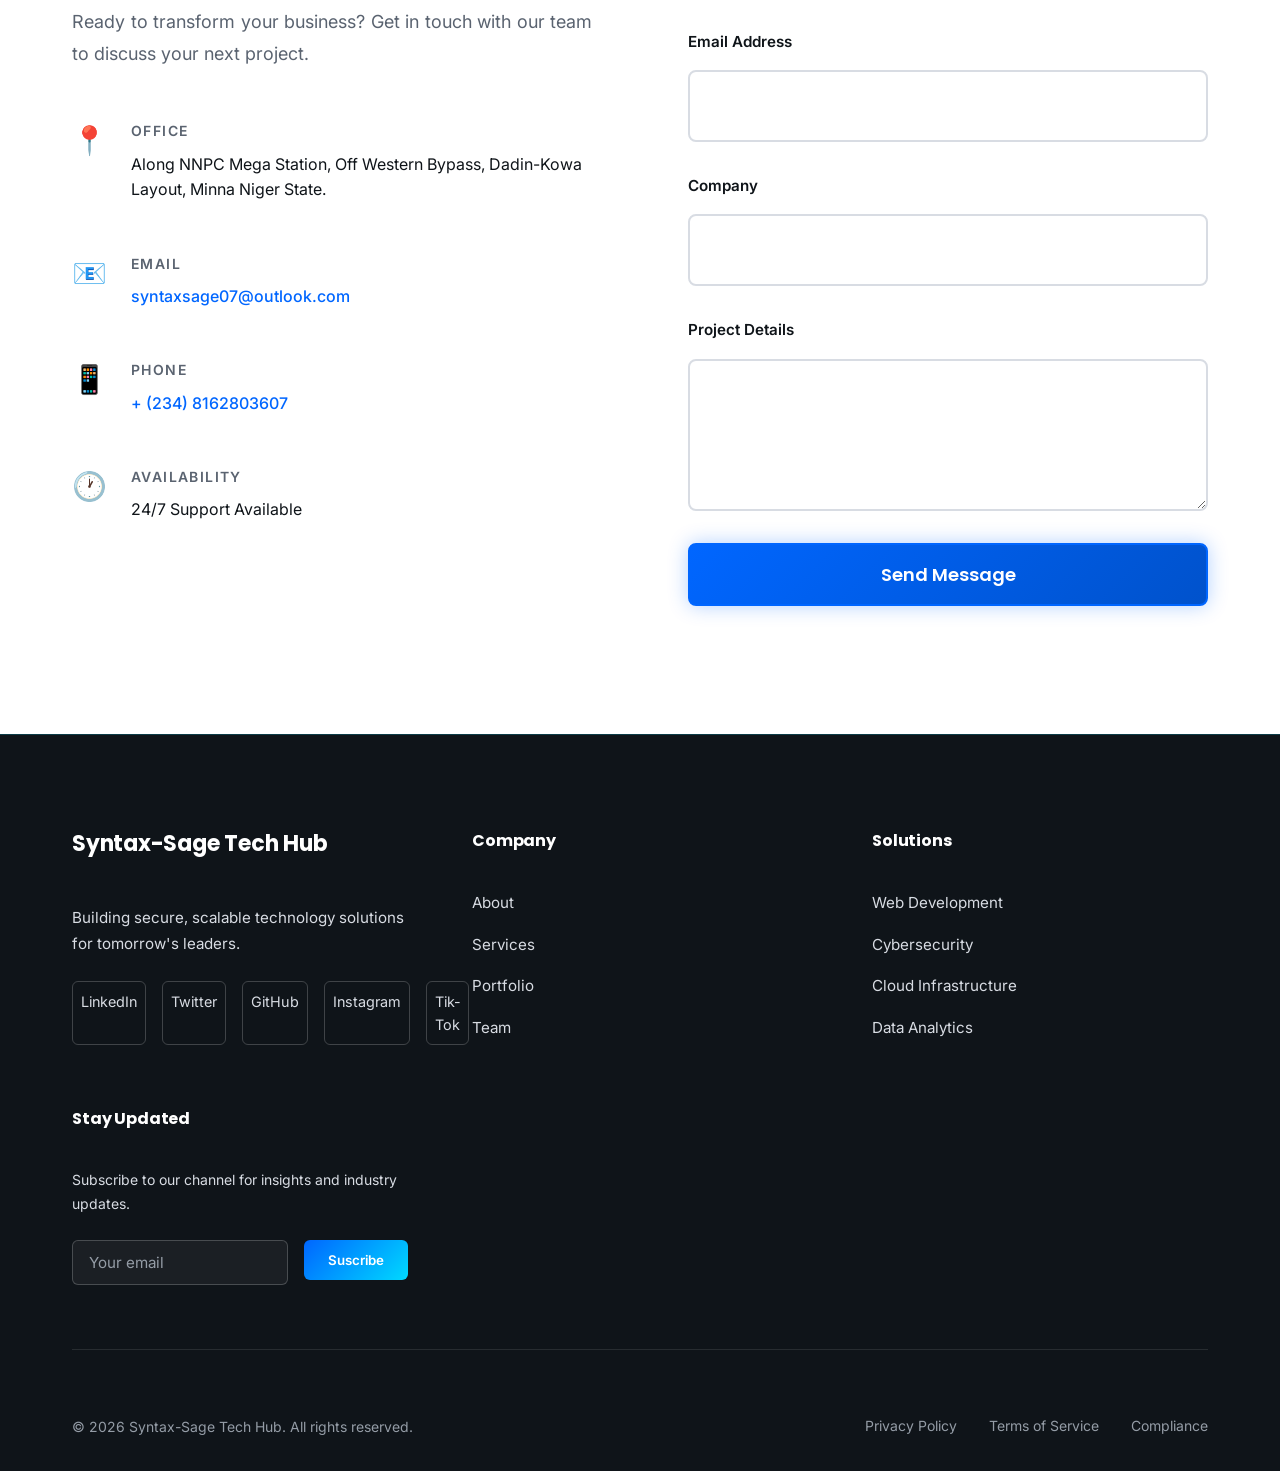
==== commit 6a651e90: "first commit" ====
--- a/index.html
+++ b/index.html
@@ -90,7 +90,7 @@
         "logo": "https://syntax-sage-tech-hub.netlify.app/jpg_png-files/ss-logo-2.png",
         "description": "Syntax-Sage Tech Hub provides technology services, web development, cybersecurity, digital skills training, and innovative digital solutions.",
         "email": "mailto:syntaxsage07@outlook.com",
-        "telephone": "+2348162803607",
+        "telephone": "+2348162803607"
     }
     </script>
 
@@ -163,11 +163,11 @@
                 <p class="section__subtitle">
                     <b>Syntax-Sage Tech Hub</b> is a technology-driven initiative focused on making digital skills, technology solutions, and practical learning more accessible and affordable.
                     <br />
-                    Founded by <b>Muhammad Abdullahi Kutigi</b>, Syntax-Sage Tech Hub combines web development, digital education and technology services to help inividuals, students, entrepreneurs, and small businesses build their digital presence and solve real-world problems through technology.
+                    Founded by <b>Muhammad Abdullahi Kutigi</b>, Syntax-Sage Tech Hub combines web development, digital education and technology services to help individuals, students, entrepreneurs, and small businesses build their digital presence and solve real-world problems through technology.
                     <br />
-                    We are passionate about,<b> web development, cybersecurity, digital skills training, and innovative technology solutions</b> Our goal is not just to teach technology, but to help people turn the knowledge into practical skills, useful prducts and opportunities.
+                    We are passionate about<b> web development, cybersecurity, digital skills training, and innovative technology solutions.</b> Our goal is not just to teach technology, but to help people turn the knowledge into practical skills, useful products and opportunities.
                     <br>
-                    At Syntax-Sage Tech Hub, we believe that <b>technology should be accessible, practical &amp; empowering</b>. We are continously learning, building and creating solutions that contribute to a more digitally skilled and innovative community.
+                    At Syntax-Sage Tech Hub, we believe that <b>technology should be accessible, practical &amp; empowering</b>. We are continuously learning, building and creating solutions that contribute to a more digitally skilled and innovative community.
                 </p>
             </div>
 
@@ -285,7 +285,7 @@
                         </p>
                         <div class="project-card__results">
                             <span class="result-badge">40% faster checkout conversion</span>
-                            <span class="result-badge">100% uptime(zero downtime)</span>
+                            <span class="result-badge">100% uptime (zero downtime)</span>
                             <span class="result-badge">3x increase in direct online bookings</span>
                         </div>
                     </div>
@@ -296,7 +296,7 @@
                         <img src="./jpg_png-files/hosital.png" alt="hospital management system">
                     </div>
                     <div class="project-card__content">
-                        <h3 class="project-card__title">Hospital Management System &amp;Patient Portal Platform</h3>
+                        <h3 class="project-card__title">Hospital Management System &amp; Patient Portal Platform</h3>
                         <p class="project-card__description">
                             Built a secure, HIPAA-compliant hospital management system with patient portal, appointment scheduling, and electronic health records.
                         </p>
@@ -535,7 +535,7 @@
                         "Before this platform, managing prescriptions and deliveries was chaotic. Syntax-Sage Tech Hub built us a system that automates prescription refills, tracks inventory in real-time, and connects seamlessly with our delivery partners. Our order accuracy is now at 99.9%, and we've scaled our delivery operations 5x without adding admin staff. He's a rare talent who actually listens and delivers."
                     </p>
                     <div class="testimonial-card__author">
-                        <strong>Chidi Okonkwo,</strong>
+                        <strong>Chidi Okonkwo</strong>
                         <span>CEO, Medi-Cure Pharmacy</span>
                     </div>
                     <div class="testimonial-card__logo">
@@ -562,7 +562,7 @@
                     </p>
                     <div class="testimonial-card__author">
                         <strong>Musa Umar Khaleefah</strong>
-                        <span>Founder-Syntax-Sage Heritage College</span>
+                        <span>Founder, Syntax-Sage Heritage College</span>
                     </div>
                     <div class="testimonial-card__logo">
                         <img src="https://source.unsplash.com/120x60/?logo,retail,1" alt="Founder Syntax-Sage Heritage College">
@@ -571,7 +571,7 @@
 
                 <article class="testimonial-card">
                     <p class="testimonial-card__quote">
-                        "I run a small business with big dreams, and Syntax-Sage Tech Hub made that dream a reality. They built me an ordering system that handles everything—live menu updates, payments, kitchen routing, and delivery tracking. What used to be phone calls and missed orders is now a smooth, automated process. Daily orders have quadrupled, and my customers love how easy it is to order. They didn't just build a website; they built a business engine"
+                        "I run a small business with big dreams, and Syntax-Sage Tech Hub made that dream a reality. They built me an ordering system that handles everything—live menu updates, payments, kitchen routing, and delivery tracking. What used to be phone calls and missed orders is now a smooth, automated process. Daily orders have quadrupled, and my customers love how easy it is to order. They didn't just build a website; they built a business engine."
                     </p>
                     <div class="testimonial-card__author">
                         <strong>Maria Ismail Isah</strong>
@@ -627,7 +627,7 @@
                             <span class="contact-detail__icon">📍</span>
                             <div>
                                 <p class="contact-detail__label">Office</p>
-                                <p class="contact-detail__value">Along NNPC Mega Station, Off Western Byoass, Dadin-Kowa Layout, Minna Niger State.</p>
+                                <p class="contact-detail__value">Along NNPC Mega Station, Off Western Bypass, Dadin-Kowa Layout, Minna Niger State.</p>
                             </div>
                         </div>
                         <div class="contact-detail">
@@ -675,9 +675,12 @@
                         <textarea id="message" name="message" class="form-textarea" rows="5" required></textarea>
                     </div>
 
-                    <button type="submit" class="btn btn--primary btn--large" style="width: 100%;">
-                        <a href="https://wa.me/+2348162803607">Send Message</a>
-                    </button>
+                    <a href="https://wa.me/2348162803607?text=Hello%20Syntax-Sage%20Tech%20Hub,%20I%20would%20like%20to%20inquire%20about%20your%20services.">
+                        <button type="submit" class="btn btn--primary btn--large" style="width: 100%;">
+                            Send Message
+                        </button>
+                    </a>
+                    
                 </form>
             </div>
         </div>
@@ -728,16 +731,17 @@
                     </p>
                     <form class="newsletter-form">
                         <input type="email" placeholder="Your email" class="newsletter-input" required>
-                        <button type="submit" class="newsletter-btn">
-                            <a href="https://whatsapp.com/channel/0029VbCfyd90LKK6F5edSZob">Subscribe</a>
-                        </button>
+                        <a href="https://whatsapp.com/channel/0029VbCfyd90LKK6F5edSZob">
+                            <button type="submit" class="newsletter-btn">Suscribe</button>
+                        </a>
+                        
                     </form>
                 </div>
             </div>
 
             <div class="footer-bottom">
                 <p class="footer-copyright">
-                    &copy; 2025 Syntax-Sage Tech Hub. All rights reserved.
+                    &copy; 2026 Syntax-Sage Tech Hub. All rights reserved.
                 </p>
                 <div class="footer-links-bottom">
                     <a href="#">Privacy Policy</a>
